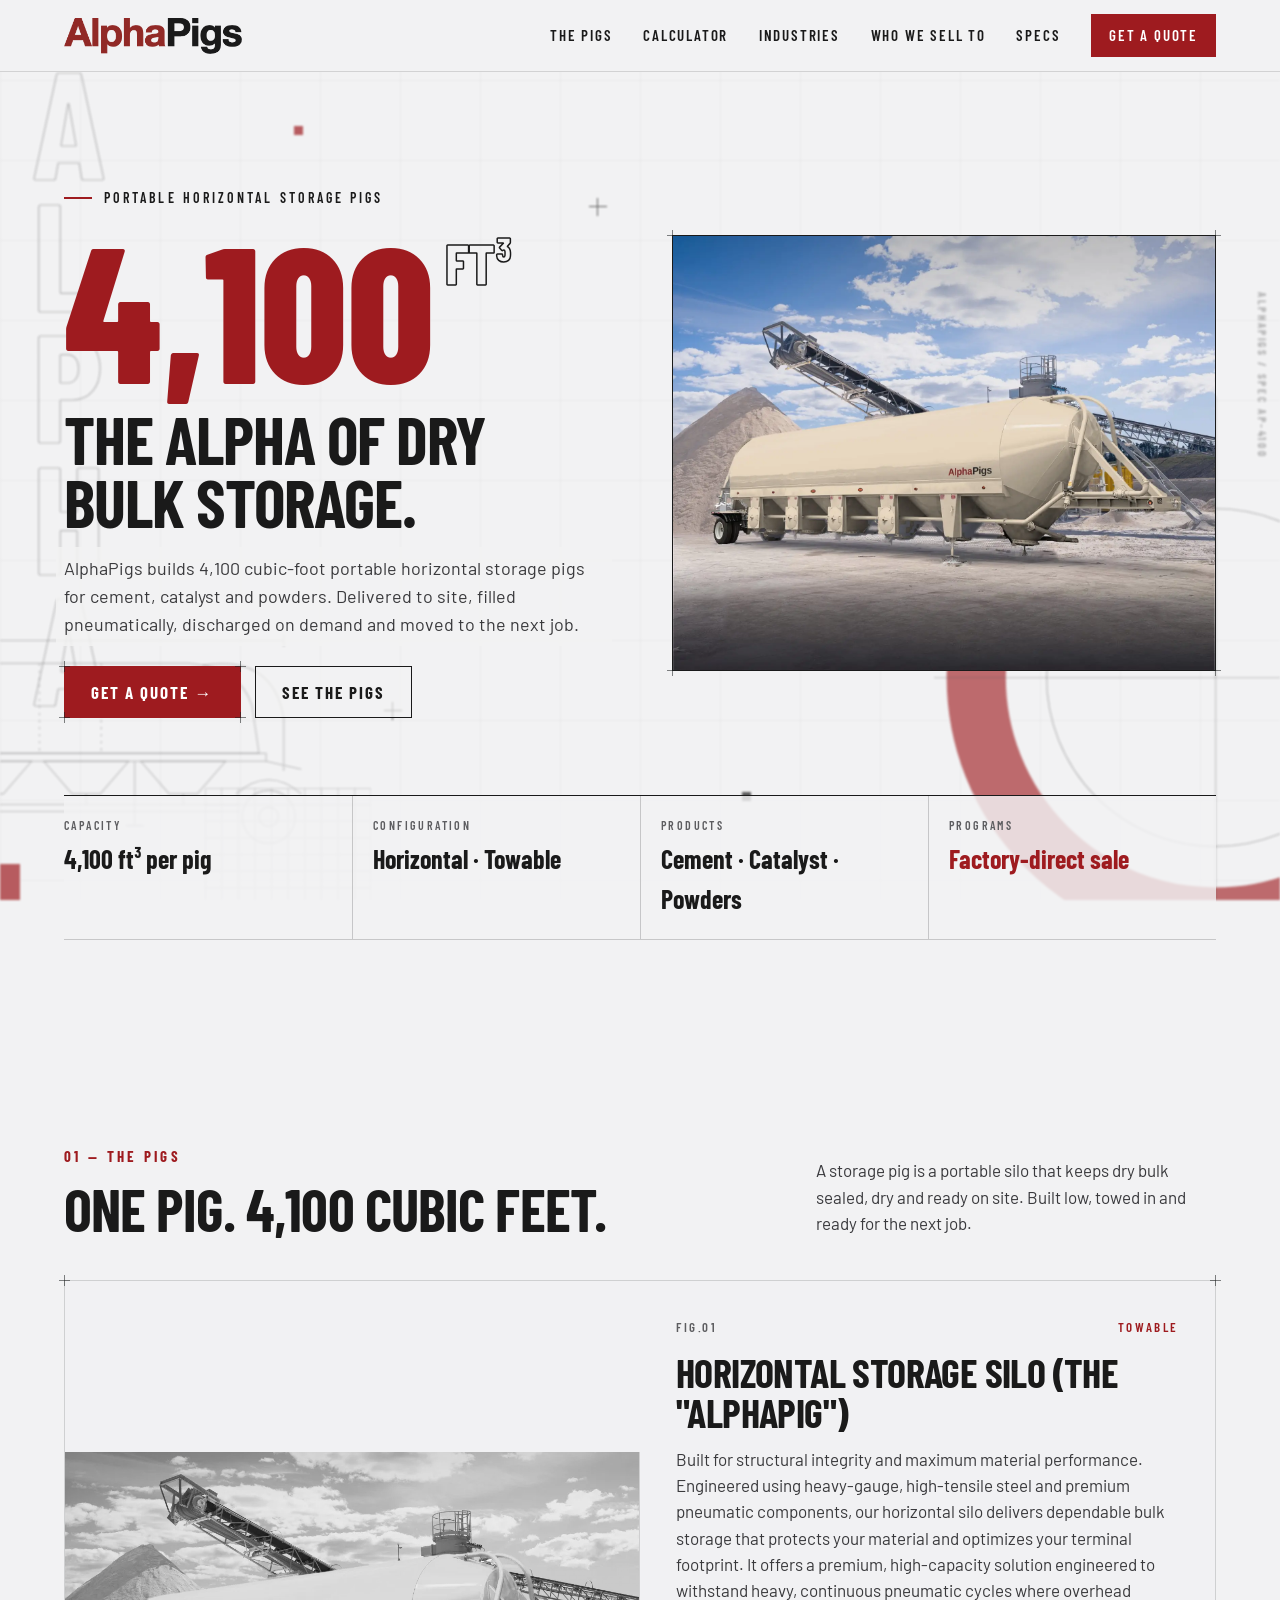
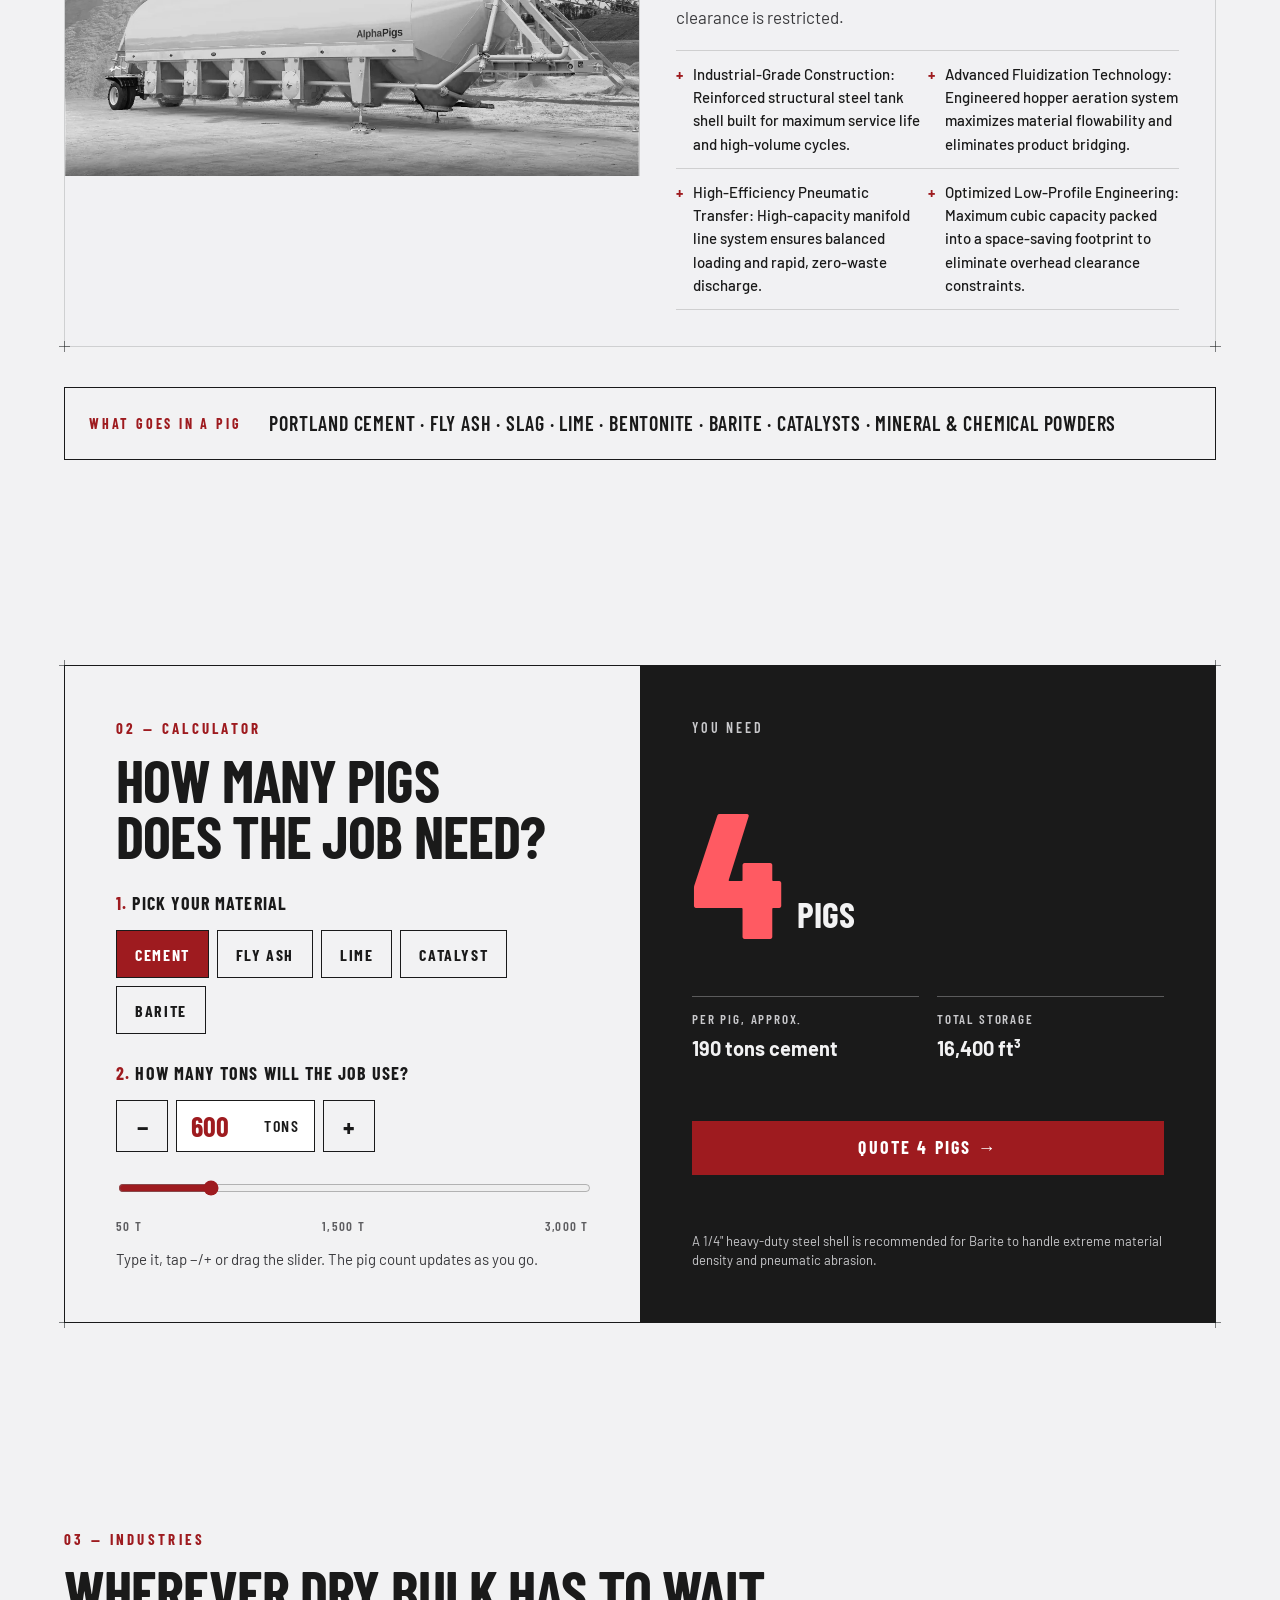
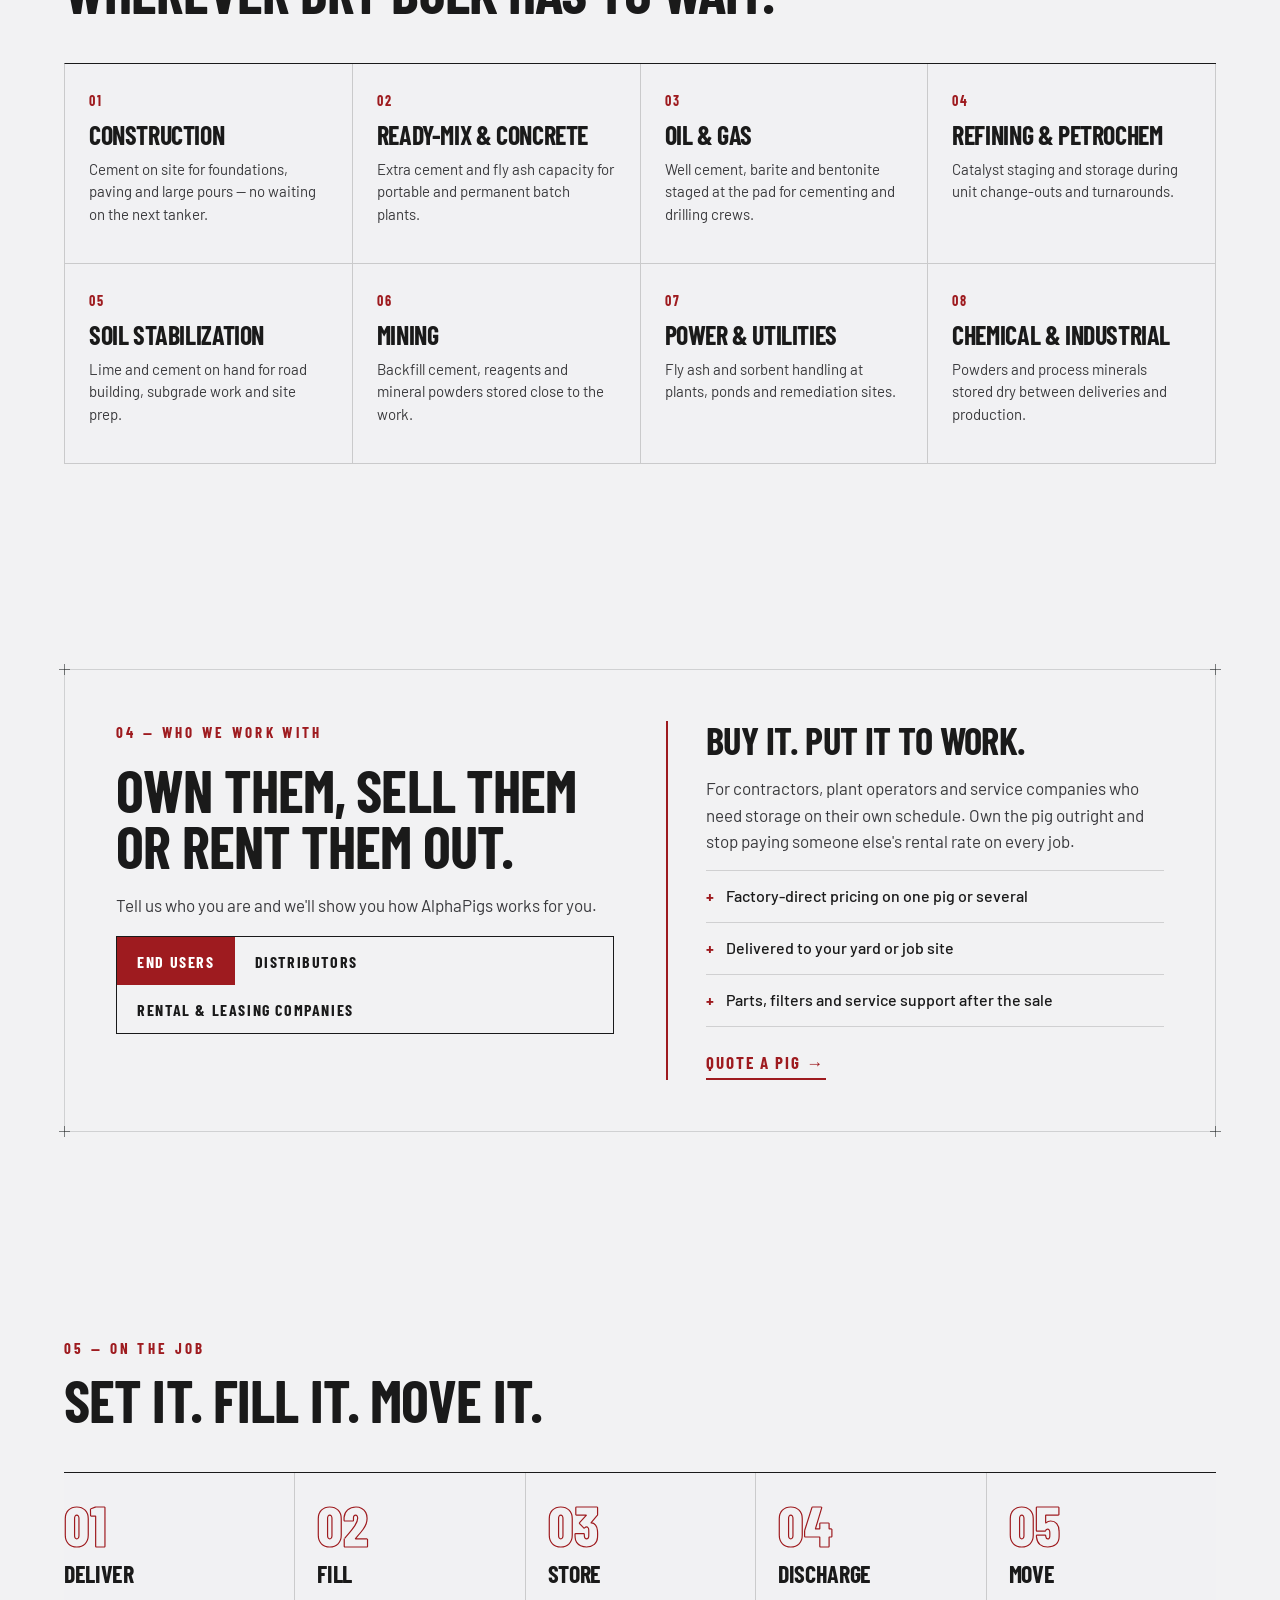
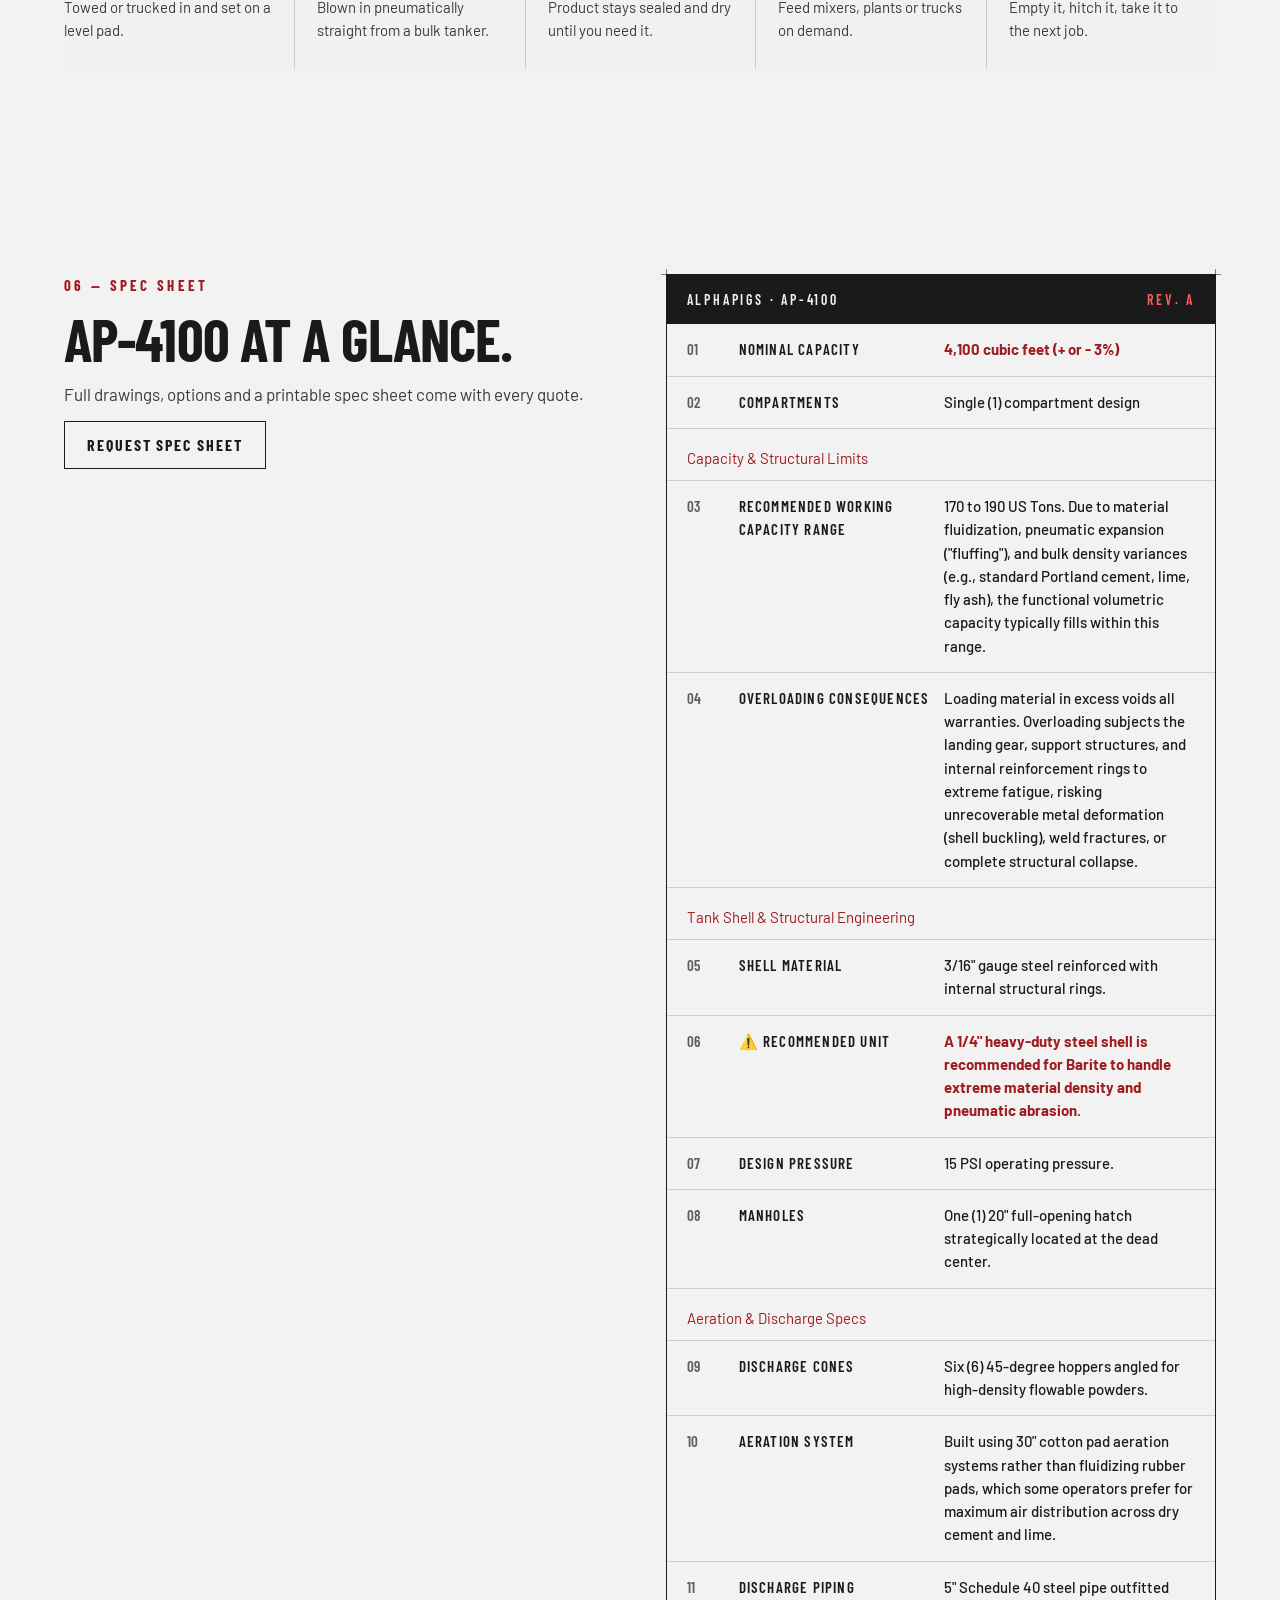
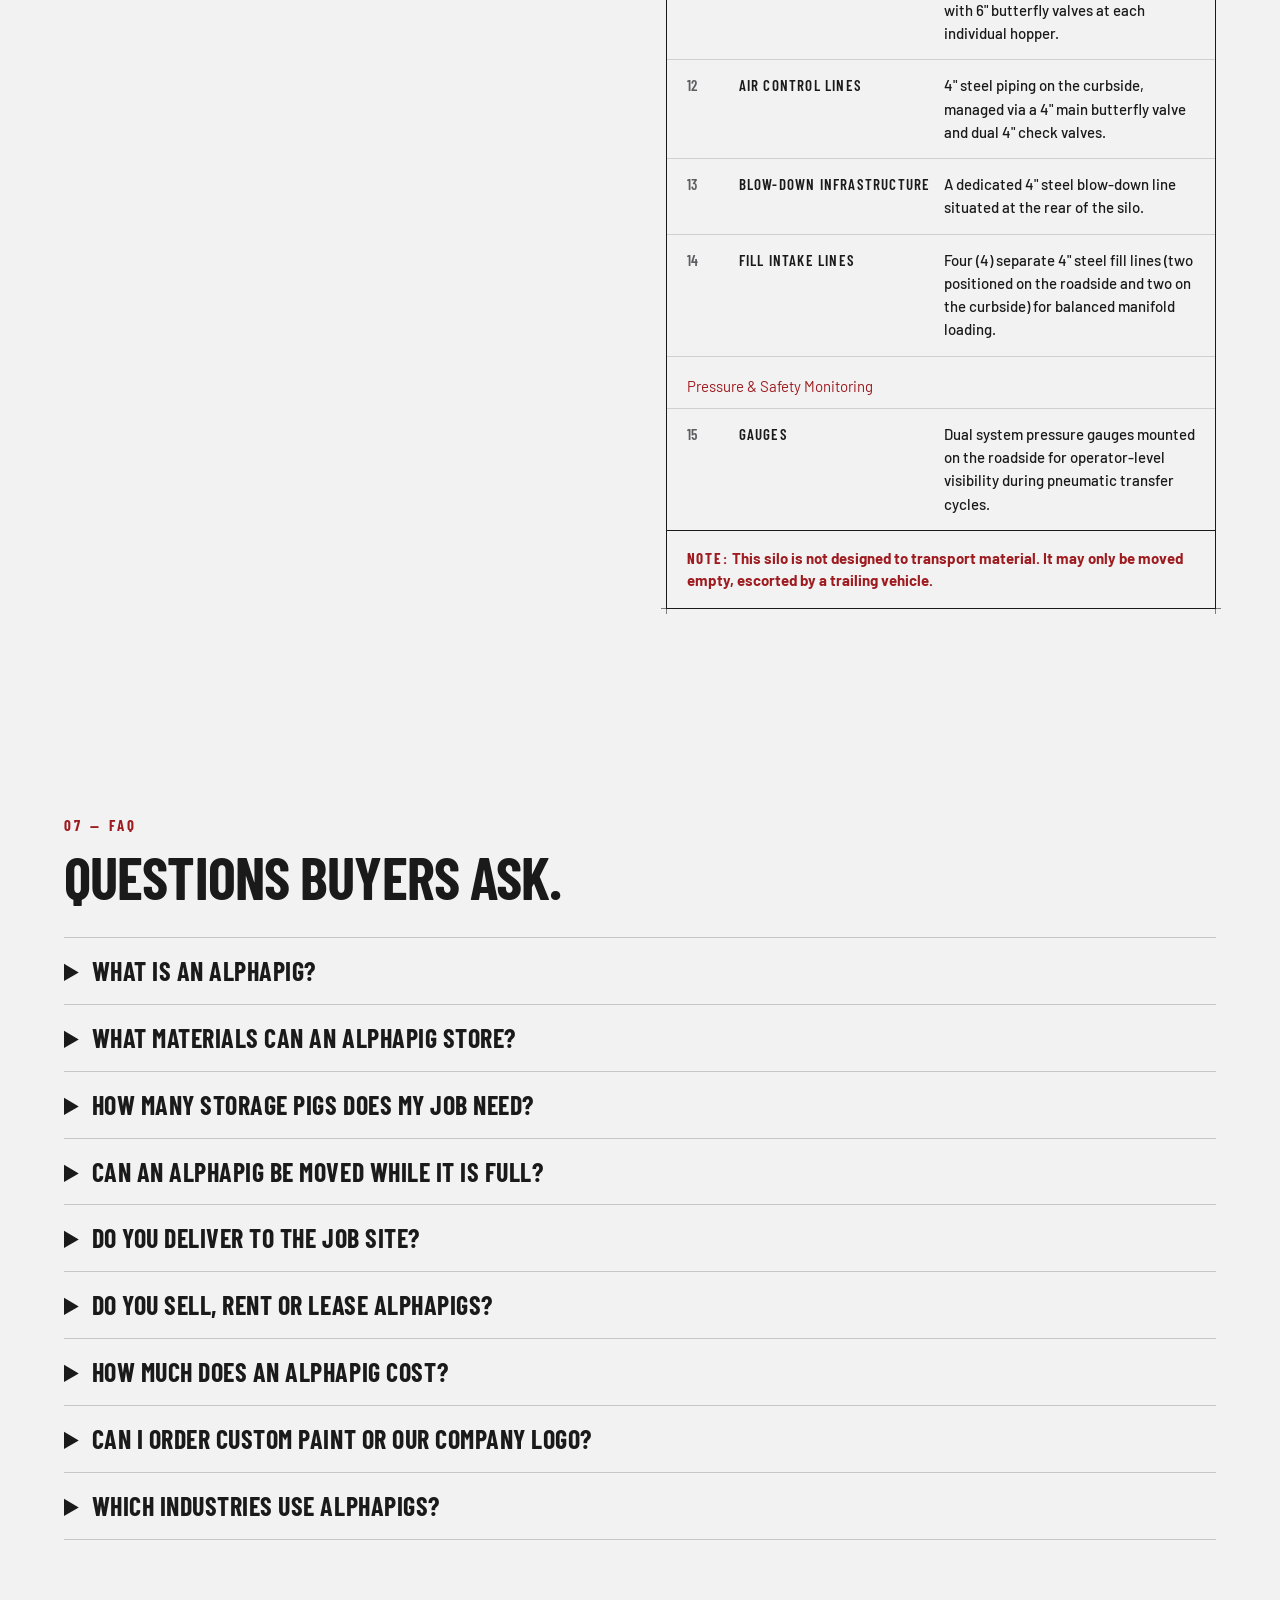
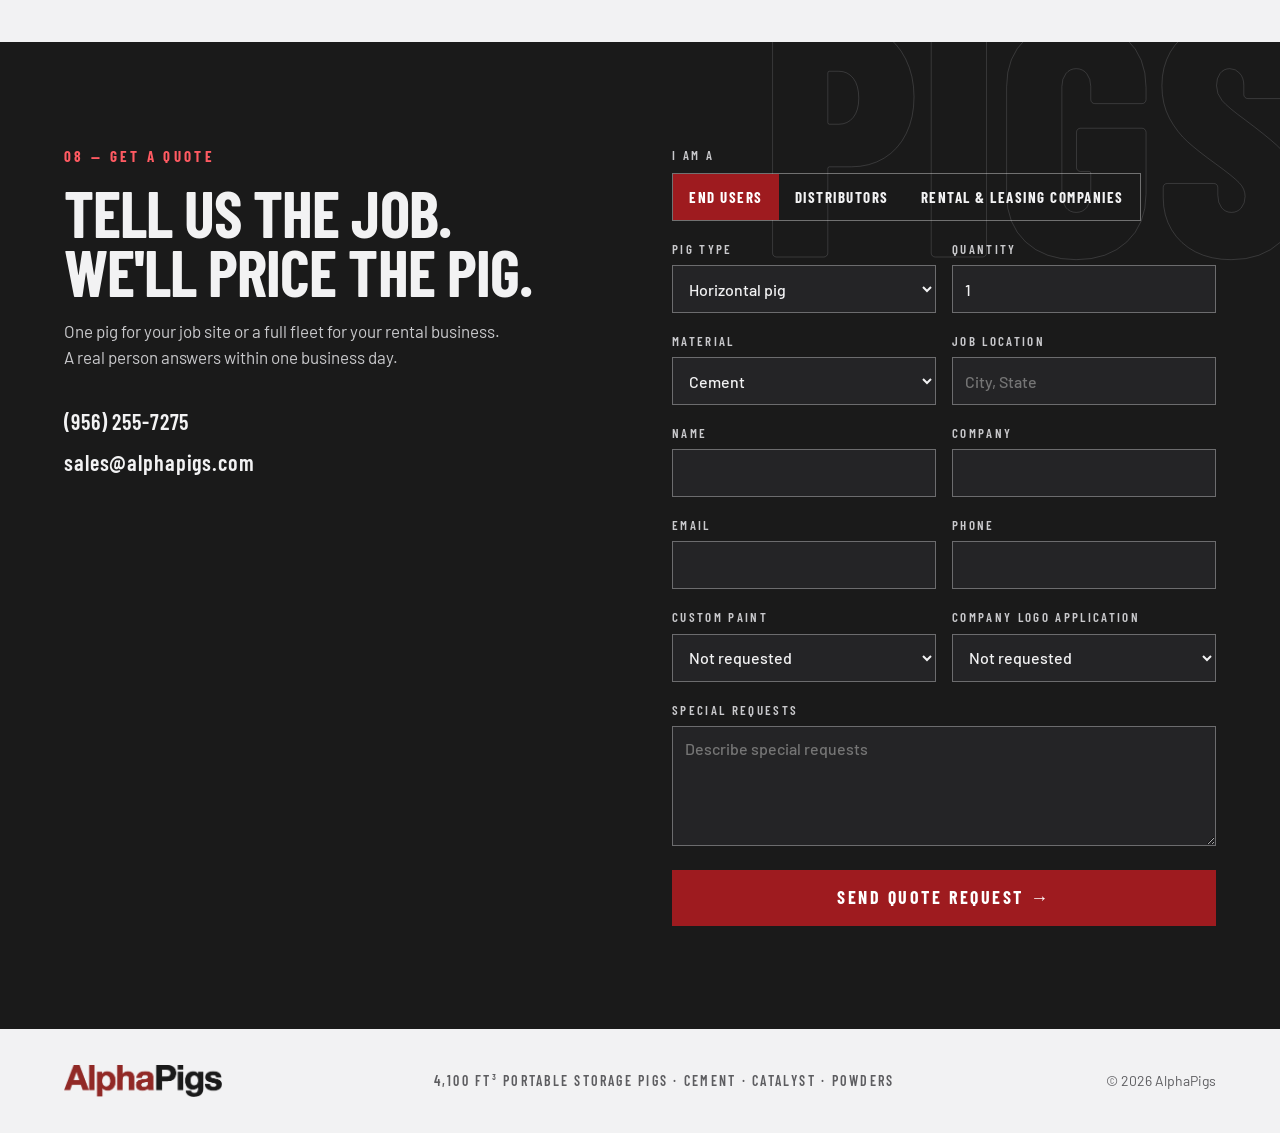
==== index.html @ 83959dfb "SEO/AI: FAQ section, richer structured data, lighter hero image - Add a visible FAQ (9 questions) bu" ====
<!DOCTYPE html>
<html lang="en">
<head>
<meta charset="utf-8">
<meta name="viewport" content="width=device-width, initial-scale=1">
<title>AlphaPigs — 4,100 ft³ Portable Storage Pigs for Cement & Dry Bulk</title>
<meta name="description" content="AlphaPigs builds 4,100 ft³ portable horizontal storage pigs (silos) for cement, fly ash, lime, barite, catalyst and dry powders. Sold factory-direct to end users, distributors and rental &amp; leasing companies.">
<link rel="canonical" href="https://alphapigs.com/">
<meta name="robots" content="index, follow">
<meta name="theme-color" content="#9E1B1F">
<link rel="icon" href="logo/AlphaPigs-logo-correct.png" type="image/png">
<link rel="apple-touch-icon" href="logo/AlphaPigs-logo-correct.png">

<meta property="og:type" content="website">
<meta property="og:site_name" content="AlphaPigs">
<meta property="og:title" content="AlphaPigs — 4,100 ft³ Portable Storage Pigs">
<meta property="og:description" content="Portable horizontal storage pigs (silos) for cement, fly ash, lime, barite, catalyst and dry powders. Sold factory-direct to end users, distributors and rental &amp; leasing companies.">
<meta property="og:url" content="https://alphapigs.com/">
<meta property="og:image" content="https://alphapigs.com/uploads/AlphaPigs-v2.jpg">
<meta name="twitter:card" content="summary_large_image">
<meta name="twitter:title" content="AlphaPigs — 4,100 ft³ Portable Storage Pigs">
<meta name="twitter:description" content="Portable horizontal storage pigs for cement, catalyst and dry powders. Sold factory-direct to end users, distributors and rental &amp; leasing companies.">
<meta name="twitter:image" content="https://alphapigs.com/uploads/AlphaPigs-v2.jpg">

<script type="application/ld+json">
{
  "@context": "https://schema.org",
  "@graph": [
    {
      "@type": "WebSite",
      "@id": "https://alphapigs.com/#website",
      "url": "https://alphapigs.com/",
      "name": "AlphaPigs",
      "inLanguage": "en",
      "publisher": {
        "@id": "https://alphapigs.com/#org"
      }
    },
    {
      "@type": "Organization",
      "@id": "https://alphapigs.com/#org",
      "name": "AlphaPigs",
      "url": "https://alphapigs.com/",
      "logo": "https://alphapigs.com/logo/AlphaPigs-logo.png",
      "email": "sales@alphapigs.com",
      "telephone": "+1-956-255-7275",
      "description": "Manufacturer of 4,100 ft³ portable horizontal storage pigs (silos) for cement, catalyst and dry bulk powders. Sold factory-direct to end users, distributors and rental & leasing companies.",
      "sameAs": [],
      "contactPoint": [
        {
          "@type": "ContactPoint",
          "contactType": "sales",
          "telephone": "+1-956-255-7275",
          "email": "sales@alphapigs.com",
          "areaServed": "US",
          "availableLanguage": [
            "English",
            "Spanish"
          ]
        }
      ]
    },
    {
      "@type": "Product",
      "name": "AlphaPig — Horizontal Storage Silo (AP-4100)",
      "brand": {
        "@type": "Brand",
        "name": "AlphaPigs"
      },
      "image": "https://alphapigs.com/uploads/AlphaPigs-v2.jpg",
      "description": "4,100 cubic-foot portable horizontal storage pig (silo) in heavy-gauge high-tensile steel, with engineered hopper fluidization and high-capacity pneumatic transfer. For cement, fly ash, slag, lime, bentonite, barite, catalysts and mineral & chemical powders.",
      "category": "Portable dry bulk storage silo",
      "url": "https://alphapigs.com/",
      "additionalProperty": [
        {
          "@type": "PropertyValue",
          "name": "Capacity",
          "value": "4,100 ft³"
        },
        {
          "@type": "PropertyValue",
          "name": "Configuration",
          "value": "Horizontal, towable"
        }
      ],
      "offers": {
        "@type": "AggregateOffer",
        "availability": "https://schema.org/InStock",
        "priceCurrency": "USD",
        "seller": {
          "@id": "https://alphapigs.com/#org"
        },
        "businessFunction": [
          "http://purl.org/goodrelations/v1#Sell"
        ]
      },
      "sku": "AP-4100",
      "manufacturer": {
        "@id": "https://alphapigs.com/#org"
      }
    },
    {
      "@type": "FAQPage",
      "@id": "https://alphapigs.com/#faq",
      "mainEntity": [
        {
          "@type": "Question",
          "name": "What is an AlphaPig?",
          "acceptedAnswer": {
            "@type": "Answer",
            "text": "An AlphaPig is a portable horizontal storage silo, or \"pig\", that holds 4,100 cubic feet of cement or other dry bulk powder on a job site. It is built from heavy-gauge, high-tensile steel, with an engineered hopper aeration system for flow and a high-capacity pneumatic manifold for loading and discharge. Its low profile suits sites where overhead clearance is restricted."
          }
        },
        {
          "@type": "Question",
          "name": "What materials can an AlphaPig store?",
          "acceptedAnswer": {
            "@type": "Answer",
            "text": "Portland cement, fly ash, slag, lime, bentonite, barite, catalysts, and mineral and chemical powders."
          }
        },
        {
          "@type": "Question",
          "name": "How many storage pigs does my job need?",
          "acceptedAnswer": {
            "@type": "Answer",
            "text": "Use the pig calculator on this page: choose the material, enter the tons on the job, and it estimates how many pigs you need and the total storage. The result is a preliminary estimate. Our team confirms the final sizing with your quote."
          }
        },
        {
          "@type": "Question",
          "name": "Can an AlphaPig be moved while it is full?",
          "acceptedAnswer": {
            "@type": "Answer",
            "text": "No. The pig is not designed to transport material. It may only be moved empty, escorted by a trailing vehicle."
          }
        },
        {
          "@type": "Question",
          "name": "Do you deliver to the job site?",
          "acceptedAnswer": {
            "@type": "Answer",
            "text": "Yes. AlphaPigs are delivered to your site, towed or trucked in and set on a level pad. Include the job location in your quote request."
          }
        },
        {
          "@type": "Question",
          "name": "Do you sell, rent or lease AlphaPigs?",
          "acceptedAnswer": {
            "@type": "Answer",
            "text": "AlphaPigs sells only, factory-direct. We sell to end users, distributors, and rental and leasing companies that rent pigs out to their own customers. AlphaPigs does not rent or lease units itself."
          }
        },
        {
          "@type": "Question",
          "name": "How much does an AlphaPig cost?",
          "acceptedAnswer": {
            "@type": "Answer",
            "text": "We quote each order. Send your job details through the quote form or email sales@alphapigs.com, and a real person answers within one business day."
          }
        },
        {
          "@type": "Question",
          "name": "Can I order custom paint or our company logo?",
          "acceptedAnswer": {
            "@type": "Answer",
            "text": "Yes. You can request custom paint and your company logo on the quote form, and our team confirms the options with your quote."
          }
        },
        {
          "@type": "Question",
          "name": "Which industries use AlphaPigs?",
          "acceptedAnswer": {
            "@type": "Answer",
            "text": "Construction, ready-mix and concrete, oil and gas, refining and petrochemical, soil stabilization, mining, power and utilities, and chemical and industrial operations."
          }
        }
      ]
    }
  ]
}
</script>
<link rel="stylesheet" href="_ds/industry-abd92f60-e568-44d4-833a-99f50fa977aa/styles.css">
<link rel="preconnect" href="https://fonts.googleapis.com">
<link rel="preconnect" href="https://fonts.gstatic.com" crossorigin>
<link rel="stylesheet" href="https://fonts.googleapis.com/css2?family=Barlow:wght@400;500;600;700;800&family=Barlow+Condensed:wght@500;600;700;800&display=swap">
<style>
html,body{height:100%;margin:0}#dc-root,#dc-root>.sc-host{height:100%}
html,body{margin:0;background:#f2f2f3;color:#1A1A1A;-webkit-font-smoothing:antialiased}
a{color:#9E1B1F;text-decoration:none}
a:hover{color:#1A1A1A}
::selection{background:#9E1B1F;color:#fff}
:focus-visible{outline:2px solid #9E1B1F;outline-offset:2px}
</style>
<link rel="stylesheet" href="src/functional.css">
<script src="src/main.js" defer></script>
</head>
<body>
<div id="dc-root"><div class="sc-host" data-sc-name="AlphaPigs Website"><div data-dc-tpl="8" id="site-root" style="position: relative; min-height: 100vh; font-family: Barlow, system-ui, sans-serif; color: rgb(26, 26, 26); background: rgb(242, 242, 243); overflow-x: clip;">
<div aria-hidden="true" data-dc-tpl="9" style="position: fixed; inset: 0px; z-index: 0; pointer-events: none; overflow: hidden; filter: blur(1.2px); opacity: 0.7; background-image: linear-gradient(rgba(26, 26, 26, 0.055) 1px, transparent 1px), linear-gradient(90deg, rgba(26, 26, 26, 0.055) 1px, transparent 1px); background-size: 80px 80px;">
<div data-dc-tpl="11" data-speed="-0.12" style="position: absolute; left: 0px; top: 96vh; width: 1.6vw; min-width: 10px; height: 44vh; background: rgb(158, 27, 31); will-change: transform; transform: translate3d(0px, 0px, 0px);"></div>
<div data-dc-tpl="12" style='position: absolute; left: 2.5vw; top: 6vh; display: flex; flex-direction: column; font-family: "Barlow Condensed", sans-serif; font-weight: 700; font-size: 17vh; line-height: 0.86; color: transparent; -webkit-text-stroke: 1.2px rgba(26, 26, 26, 0.38);'>
<span data-dc-tpl="13" data-speed="-0.04" style="display: block; will-change: transform; transform: translate3d(0px, 0px, 0px);">A</span>
<span data-dc-tpl="14" data-speed="-0.08" style="display: block; will-change: transform; transform: translate3d(0px, 0px, 0px);">L</span>
<span data-dc-tpl="15" data-speed="-0.12" style="display: block; will-change: transform; transform: translate3d(0px, 0px, 0px);">P</span>
<span data-dc-tpl="16" data-speed="-0.16" style="display: block; will-change: transform; transform: translate3d(0px, 0px, 0px);">H</span>
<span data-dc-tpl="17" data-speed="-0.20" style="display: block; will-change: transform; transform: translate3d(0px, 0px, 0px);">A</span>
</div>
<svg data-axis="rot" data-dc-tpl="18" data-speed="0.035" style="position: absolute; right: -17vw; top: 44vh; width: 44vw; height: 44vw; transform-origin: 50% 50%; will-change: transform; transform: rotate(0deg);" viewbox="0 0 400 400">
<circle cx="200" cy="200" data-dc-tpl="19" fill="none" opacity=".9" r="170" stroke="#9E1B1F" stroke-dasharray="720 348" stroke-width="42"></circle>
<circle cx="200" cy="200" data-dc-tpl="20" fill="none" r="120" stroke="rgba(26,26,26,.3)" stroke-width="1"></circle>
<line data-dc-tpl="21" stroke="rgba(26,26,26,.25)" stroke-width="1" x1="200" x2="200" y1="0" y2="400"></line>
<line data-dc-tpl="22" stroke="rgba(26,26,26,.25)" stroke-width="1" x1="0" x2="400" y1="200" y2="200"></line>
</svg>
<div data-axis="loop" data-dc-tpl="23" data-speed="0.22" style="position: absolute; left: 0px; bottom: 4vh; width: min(62vw, 820px); will-change: transform; transform: translate3d(-492px, 0px, 0px);">
<svg data-dc-tpl="24" style="display: block; width: 100%; height: auto;" viewbox="0 -8 900 284">
<g data-dc-tpl="25" fill="none" stroke="rgba(26,26,26,.32)" stroke-width="1.2">
<path d="M86 22 H862 M86 15 V29 M862 15 V29" data-dc-tpl="26"></path>
<path d="M165 48 H755 Q812 52 826 96 L834 150 H86 L94 96 Q108 52 165 48 Z" data-dc-tpl="27"></path>
<path d="M235 49 V150 M305 48 V150 M375 48 V150 M445 48 V150 M515 48 V150 M585 48 V150 M655 48 V150" data-dc-tpl="28" stroke-dasharray="3 5"></path>
<rect data-dc-tpl="29" height="9" width="764" x="78" y="150"></rect>
<path d="M150 159 H246 L214 196 H182 Z M260 159 H356 L324 196 H292 Z M370 159 H466 L434 196 H402 Z M480 159 H576 L544 196 H512 Z M590 159 H686 L654 196 H622 Z M700 159 H796 L764 196 H732 Z" data-dc-tpl="30"></path>
<path d="M198 196 V208 M308 196 V208 M418 196 V208 M528 196 V208 M638 196 V208 M748 196 V208" data-dc-tpl="31"></path>
<path d="M120 208 H812 M120 216 H812" data-dc-tpl="32"></path>
<path d="M120 159 V244 M253 159 V232 M243 232 H263 M473 159 V232 M463 232 H483 M693 159 V232 M683 232 H703" data-dc-tpl="33"></path>
<rect data-dc-tpl="34" height="6" width="32" x="104" y="244"></rect>
<path d="M425 48 V26 H475 V48 M438 26 V16 H462 V26" data-dc-tpl="35"></path>
<path d="M150 50 Q72 34 58 100 V178 M58 178 H22 V188 H94 M58 128 L92 150" data-dc-tpl="36"></path>
<path d="M770 50 Q850 38 862 110 V170 M842 159 L882 168 M808 196 Q845 164 882 196" data-dc-tpl="37"></path>
<circle cx="845" cy="222" data-dc-tpl="38" r="30"></circle><circle cx="845" cy="222" data-dc-tpl="39" r="11"></circle>
</g>
<text data-dc-tpl="40" fill="#9E1B1F" font-family="Barlow Condensed" font-size="15" font-weight="700" letter-spacing="2" text-anchor="middle" x="474" y="10">4,100 FT³</text>
<text data-dc-tpl="41" fill="rgba(26,26,26,.6)" font-family="Barlow Condensed" font-size="12" font-weight="600" letter-spacing="2" x="86" y="270">FIG.01 — HORIZONTAL PIG / TOWABLE</text>
</svg>
</div>
<svg data-dc-tpl="42" data-speed="-0.06" style="position: absolute; left: 16vw; bottom: -6vh; width: 13vw; height: 13vw; min-width: 110px; min-height: 110px; will-change: transform; transform: translate3d(0px, 0px, 0px);" viewbox="0 0 160 160">
<g data-dc-tpl="43" fill="none" stroke="rgba(26,26,26,.18)" stroke-width="1">
<rect data-dc-tpl="44" height="159" width="159" x="0.5" y="0.5"></rect>
<path d="M16 0V160M32 0V160M48 0V160M64 0V160M80 0V160M96 0V160M112 0V160M128 0V160M144 0V160M0 16H160M0 32H160M0 48H160M0 64H160M0 80H160M0 96H160M0 112H160M0 128H160M0 144H160" data-dc-tpl="45"></path>
</g>
</svg>
<div data-dc-tpl="46" data-speed="0.18" style="position: absolute; left: 46vw; top: 22vh; width: 18px; height: 18px; will-change: transform; transform: translate3d(0px, 0px, 0px);"><div data-dc-tpl="47" style="position: absolute; left: 8px; top: 0px; width: 1px; height: 18px; background: rgb(26, 26, 26);"></div><div data-dc-tpl="48" style="position: absolute; top: 8px; left: 0px; height: 1px; width: 18px; background: rgb(26, 26, 26);"></div></div>
<div data-dc-tpl="49" data-speed="-0.1" style="position: absolute; left: 30vw; top: 78vh; width: 18px; height: 18px; will-change: transform; transform: translate3d(0px, 0px, 0px);"><div data-dc-tpl="50" style="position: absolute; left: 8px; top: 0px; width: 1px; height: 18px; background: rgb(26, 26, 26);"></div><div data-dc-tpl="51" style="position: absolute; top: 8px; left: 0px; height: 1px; width: 18px; background: rgb(26, 26, 26);"></div></div>
<div data-dc-tpl="52" data-speed="0.07" style="position: absolute; right: 28vw; top: 62vh; width: 18px; height: 18px; will-change: transform; transform: translate3d(0px, 0px, 0px);"><div data-dc-tpl="53" style="position: absolute; left: 8px; top: 0px; width: 1px; height: 18px; background: rgb(158, 27, 31);"></div><div data-dc-tpl="54" style="position: absolute; top: 8px; left: 0px; height: 1px; width: 18px; background: rgb(158, 27, 31);"></div></div>
<div data-dc-tpl="55" data-speed="-0.14" style="position: absolute; left: 58vw; top: 88vh; width: 9px; height: 9px; background: rgb(26, 26, 26); will-change: transform; transform: translate3d(0px, 0px, 0px);"></div>
<div data-dc-tpl="56" data-speed="0.1" style="position: absolute; left: 23vw; top: 14vh; width: 9px; height: 9px; background: rgb(158, 27, 31); will-change: transform; transform: translate3d(0px, 0px, 0px);"></div>
<div data-dc-tpl="57" style='position: absolute; right: 1.4vw; top: 50%; transform: rotate(90deg); transform-origin: right center; font-family: "Barlow Condensed", sans-serif; font-weight: 600; font-size: 11px; letter-spacing: 0.24em; color: rgba(26, 26, 26, 0.55); white-space: nowrap;'>ALPHAPIGS / SPEC AP-4100</div>
</div>
<div data-dc-tpl="58" style="position: relative; z-index: 1;">
<header data-dc-tpl="59" style="position: sticky; top: 0px; z-index: 5; background: rgba(242, 242, 243, 0.9); backdrop-filter: blur(8px); border-bottom: 1px solid rgba(26, 26, 26, 0.14);">
<div data-dc-tpl="60" style="max-width: 1280px; margin: 0px auto; padding: 14px clamp(20px, 5vw, 72px); display: flex; align-items: center; justify-content: space-between; gap: 24px; flex-wrap: wrap;">
<a aria-label="AlphaPigs home" data-dc-tpl="61" href="#top" style='display: flex; align-items: baseline; font-family: "Helvetica Neue", Helvetica, Arial, sans-serif; font-weight: 900; -webkit-text-stroke: 0.6px currentcolor; font-size: 36px; letter-spacing: -0.025em; line-height: 1;'><img alt="AlphaPigs" src="logo/AlphaPigs-logo-correct.png" style="display:block;width:auto;height:36px"/></a>
<nav data-dc-tpl="64" style='display: flex; align-items: center; gap: clamp(14px, 2.4vw, 32px); flex-wrap: wrap; font-family: "Barlow Condensed", sans-serif; font-weight: 600; font-size: 15px; letter-spacing: 0.12em; text-transform: uppercase;'>
<a class="scp0" data-dc-tpl="65" href="#pigs" style="color: rgb(26, 26, 26);">The Pigs</a>
<a class="scp0" data-dc-tpl="66" href="#calc" style="color: rgb(26, 26, 26);">Calculator</a>
<a class="scp0" data-dc-tpl="67" href="#industries" style="color: rgb(26, 26, 26);">Industries</a>
<a class="scp0" data-dc-tpl="68" href="#partners" style="color: rgb(26, 26, 26);">Who we sell to</a>
<a class="scp0" data-dc-tpl="69" href="#specs" style="color: rgb(26, 26, 26);">Specs</a>
<a class="scp1" data-dc-tpl="70" href="#quote" style="color: rgb(255, 255, 255); background: rgb(158, 27, 31); padding: 10px 18px; letter-spacing: 0.12em;">Get a quote</a>
</nav>
</div>
</header>
<section data-dc-tpl="71" data-screen-label="Hero" id="top" style="max-width: 1280px; margin: 0px auto; padding: clamp(56px, 9vw, 120px) clamp(20px, 5vw, 72px) clamp(64px, 8vw, 110px);">
<div data-dc-tpl="72" style="display: grid; grid-template-columns: repeat(auto-fit, minmax(min(100%, 420px), 1fr)); gap: clamp(36px, 5vw, 64px); align-items: center;">
<div data-dc-tpl="73" style="display: flex; flex-direction: column; gap: 22px;">
<div data-dc-tpl="74" style='display: flex; gap: 12px; align-items: center; font-family: "Barlow Condensed", sans-serif; font-weight: 600; font-size: 14px; letter-spacing: 0.22em; text-transform: uppercase; color: rgb(26, 26, 26);'>
<span data-dc-tpl="75" style="width: 28px; height: 2px; background: rgb(158, 27, 31);"></span>Portable horizontal storage pigs
          </div>
<div data-dc-tpl="76" style='font-family: "Barlow Condensed", sans-serif; font-weight: 800; line-height: 0.8; letter-spacing: -0.03em; display: flex; align-items: flex-start; gap: 10px;'>
<span data-dc-tpl="77" data-speed="-0.05" style="font-size: clamp(104px, 15vw, 232px); color: rgb(158, 27, 31); will-change: transform; transform: translate3d(0px, 0px, 0px);">4,100</span>
<span data-dc-tpl="78" style="font-size: clamp(34px, 4.4vw, 64px); color: transparent; -webkit-text-stroke: 1.5px rgb(26, 26, 26); padding-top: 0.15em;">FT³</span>
</div>
<h1 data-dc-tpl="79" style='margin: 0px; font-family: "Barlow Condensed", sans-serif; font-weight: 700; font-size: clamp(40px, 5.2vw, 76px); line-height: 0.95; letter-spacing: -0.015em; text-transform: uppercase; text-wrap: balance; color: rgb(26, 26, 26);'>The alpha of dry bulk storage.</h1>
<p data-dc-tpl="80" style="margin: 0px; max-width: 540px; font-size: clamp(17px, 1.4vw, 19px); line-height: 1.55; color: rgb(58, 58, 61); text-wrap: pretty; background: rgba(242, 242, 243, 0.85); box-shadow: rgba(242, 242, 243, 0.85) 0px 0px 0px 8px;">AlphaPigs builds 4,100 cubic-foot portable horizontal storage pigs for cement, catalyst and powders. Delivered to site, filled pneumatically, discharged on demand and moved to the next job.</p>
<div data-dc-tpl="81" style="display: flex; gap: 14px; flex-wrap: wrap; padding-top: 6px;">
<a class="blueprint scp1" data-dc-tpl="82" href="#quote" style='display: inline-flex; align-items: center; gap: 10px; min-height: 52px; padding: 0px 26px; background: rgb(158, 27, 31); color: rgb(255, 255, 255); border: 1px solid rgb(158, 27, 31); font-family: "Barlow Condensed", sans-serif; font-weight: 700; font-size: 17px; letter-spacing: 0.12em; text-transform: uppercase;'>Get a quote →<i class="corner tl" data-dc-tpl="83"></i><i class="corner tr" data-dc-tpl="84"></i><i class="corner bl" data-dc-tpl="85"></i><i class="corner br" data-dc-tpl="86"></i></a>
<a class="scp2" data-dc-tpl="87" href="#pigs" style='display: inline-flex; align-items: center; min-height: 52px; padding: 0px 26px; border: 1px solid rgb(26, 26, 26); color: rgb(26, 26, 26); font-family: "Barlow Condensed", sans-serif; font-weight: 700; font-size: 17px; letter-spacing: 0.12em; text-transform: uppercase; background: rgba(242, 242, 243, 0.7);'>See the pigs</a>
</div>
</div>
<div class="blueprint" data-dc-tpl="88" style="position: relative; aspect-ratio: 2048 / 1638; width: 100%; align-self: center; border: 1px solid rgb(26, 26, 26); background: rgb(242, 242, 243);">
<img alt="AlphaPigs horizontal storage pig in sand color, set up at an aggregate plant" data-dc-tpl="89" src="uploads/AlphaPigs-v2.webp" width="1600" height="1280" fetchpriority="high" style="position: absolute; inset: 0px; width: 100%; height: 100%; object-fit: contain; display: block;"/>
<i class="corner tl" data-dc-tpl="90"></i><i class="corner tr" data-dc-tpl="91"></i><i class="corner bl" data-dc-tpl="92"></i><i class="corner br" data-dc-tpl="93"></i>
</div>
</div>
<div data-dc-tpl="94" style="margin-top: clamp(48px, 6vw, 80px); display: grid; grid-template-columns: repeat(auto-fit, minmax(min(100%, 200px), 1fr)); border-top: 1px solid rgb(26, 26, 26); border-bottom: 1px solid rgba(26, 26, 26, 0.2); background: rgba(242, 242, 243, 0.82);">
<div data-dc-tpl="95" style="padding: 20px 20px 20px 0px; display: flex; flex-direction: column; gap: 4px;"><span data-dc-tpl="96" style='font-family: "Barlow Condensed", sans-serif; font-weight: 600; font-size: 12px; letter-spacing: 0.2em; color: rgb(93, 93, 96);'>CAPACITY</span><span data-dc-tpl="97" style='font-family: "Barlow Condensed", sans-serif; font-weight: 700; font-size: 26px;'>4,100 ft³ per pig</span></div>
<div data-dc-tpl="98" style="padding: 20px; display: flex; flex-direction: column; gap: 4px; border-left: 1px solid rgba(26, 26, 26, 0.2);"><span data-dc-tpl="99" style='font-family: "Barlow Condensed", sans-serif; font-weight: 600; font-size: 12px; letter-spacing: 0.2em; color: rgb(93, 93, 96);'>CONFIGURATION</span><span data-dc-tpl="100" style='font-family: "Barlow Condensed", sans-serif; font-weight: 700; font-size: 26px;'>Horizontal · Towable</span></div>
<div data-dc-tpl="101" style="padding: 20px; display: flex; flex-direction: column; gap: 4px; border-left: 1px solid rgba(26, 26, 26, 0.2);"><span data-dc-tpl="102" style='font-family: "Barlow Condensed", sans-serif; font-weight: 600; font-size: 12px; letter-spacing: 0.2em; color: rgb(93, 93, 96);'>PRODUCTS</span><span data-dc-tpl="103" style='font-family: "Barlow Condensed", sans-serif; font-weight: 700; font-size: 26px;'>Cement · Catalyst · Powders</span></div>
<div data-dc-tpl="104" style="padding: 20px; display: flex; flex-direction: column; gap: 4px; border-left: 1px solid rgba(26, 26, 26, 0.2);"><span data-dc-tpl="105" style='font-family: "Barlow Condensed", sans-serif; font-weight: 600; font-size: 12px; letter-spacing: 0.2em; color: rgb(93, 93, 96);'>PROGRAMS</span><span data-dc-tpl="106" style='font-family: "Barlow Condensed", sans-serif; font-weight: 700; font-size: 26px; color: rgb(158, 27, 31);'>Factory-direct sale</span></div>
</div>
</section>
<section data-dc-tpl="107" data-screen-label="The Pigs" id="pigs" style="max-width: 1280px; margin: 0px auto; padding: clamp(64px, 8vw, 110px) clamp(20px, 5vw, 72px);">
<div data-dc-tpl="108" style="display: flex; justify-content: space-between; align-items: flex-end; gap: 24px; flex-wrap: wrap; margin-bottom: 44px;">
<div data-dc-tpl="109" style="display: flex; flex-direction: column; gap: 12px; max-width: 720px;">
<span data-dc-tpl="110" style='font-family: "Barlow Condensed", sans-serif; font-weight: 700; font-size: 15px; letter-spacing: 0.22em; color: rgb(158, 27, 31);'>01 — THE PIGS</span>
<h2 data-dc-tpl="111" style='margin: 0px; font-family: "Barlow Condensed", sans-serif; font-weight: 700; font-size: clamp(38px, 4.6vw, 64px); line-height: 0.95; text-transform: uppercase; text-wrap: balance;'>One pig. 4,100 cubic feet.</h2>
</div>
<p data-dc-tpl="112" style="margin: 0px; max-width: 400px; font-size: 17px; line-height: 1.55; color: rgb(58, 58, 61); background: rgba(242, 242, 243, 0.8);">A storage pig is a portable silo that keeps dry bulk sealed, dry and ready on site. Built low, towed in and ready for the next job.</p>
</div>
<div data-dc-tpl="113">
<article class="blueprint" data-dc-tpl="114" style="background: rgba(242, 242, 243, 0.86); display: grid; grid-template-columns: repeat(auto-fit, minmax(min(100%, 440px), 1fr));">
<div data-dc-tpl="115" style="position: relative; aspect-ratio: 16 / 9; align-self: center; filter: grayscale(1); border-right: 1px solid rgba(26, 26, 26, 0.16);"><div style="position:absolute;inset:0;overflow:hidden;background:rgba(127,127,127,.08)"><img alt="Horizontal AlphaPigs storage pig" draggable="false" src="uploads/ap-horizontal.webp" width="1106" height="885" loading="lazy" decoding="async" style="display:block;position:absolute;max-width:none;width:100%;height:141.976%;left:50%;top:50%;transform:translate(-50%,-50%)"/></div></div>
<div data-dc-tpl="117" style="padding: clamp(22px, 3vw, 36px); display: flex; flex-direction: column; gap: 14px;">
<div data-dc-tpl="118" style='display: flex; justify-content: space-between; align-items: baseline; gap: 12px; font-family: "Barlow Condensed", sans-serif; font-weight: 600; font-size: 13px; letter-spacing: 0.2em; color: rgb(93, 93, 96);'><span data-dc-tpl="119">FIG.01</span><span data-dc-tpl="120" style="color: rgb(158, 27, 31);">TOWABLE</span></div>
<h3 data-dc-tpl="121" style='margin: 0px; font-family: "Barlow Condensed", sans-serif; font-weight: 700; font-size: 40px; line-height: 1; text-transform: uppercase;'>Horizontal Storage Silo (The "AlphaPig")</h3>
<p data-dc-tpl="122" style="margin: 0px; font-size: 17px; line-height: 1.55; color: rgb(58, 58, 61); text-wrap: pretty;">Built for structural integrity and maximum material performance. Engineered using heavy-gauge, high-tensile steel and premium pneumatic components, our horizontal silo delivers dependable bulk storage that protects your material and optimizes your terminal footprint. It offers a premium, high-capacity solution engineered to withstand heavy, continuous pneumatic cycles where overhead clearance is restricted.</p>
<ul data-dc-tpl="123" style="margin: 6px 0px 0px; padding: 0px; list-style: none; display: grid; grid-template-columns: repeat(auto-fit, minmax(200px, 1fr)); border-top: 1px solid rgba(26, 26, 26, 0.16);">
<li data-dc-tpl="124" style="padding: 12px 0px; border-bottom: 1px solid rgba(26, 26, 26, 0.16); display: flex; gap: 10px; font-weight: 500;"><span data-dc-tpl="125" style="color: rgb(158, 27, 31); font-weight: 700;">+</span>Industrial-Grade Construction: Reinforced structural steel tank shell built for maximum service life and high-volume cycles.</li>
<li data-dc-tpl="126" style="padding: 12px 0px; border-bottom: 1px solid rgba(26, 26, 26, 0.16); display: flex; gap: 10px; font-weight: 500;"><span data-dc-tpl="127" style="color: rgb(158, 27, 31); font-weight: 700;">+</span>Advanced Fluidization Technology: Engineered hopper aeration system maximizes material flowability and eliminates product bridging.</li>
<li data-dc-tpl="128" style="padding: 12px 0px; border-bottom: 1px solid rgba(26, 26, 26, 0.16); display: flex; gap: 10px; font-weight: 500;"><span data-dc-tpl="129" style="color: rgb(158, 27, 31); font-weight: 700;">+</span>High-Efficiency Pneumatic Transfer: High-capacity manifold line system ensures balanced loading and rapid, zero-waste discharge.</li>
<li data-dc-tpl="130" style="padding: 12px 0px; border-bottom: 1px solid rgba(26, 26, 26, 0.16); display: flex; gap: 10px; font-weight: 500;"><span data-dc-tpl="131" style="color: rgb(158, 27, 31); font-weight: 700;">+</span>Optimized Low-Profile Engineering: Maximum cubic capacity packed into a space-saving footprint to eliminate overhead clearance constraints.</li>
</ul>
</div>
<i class="corner tl" data-dc-tpl="132"></i><i class="corner tr" data-dc-tpl="133"></i><i class="corner bl" data-dc-tpl="134"></i><i class="corner br" data-dc-tpl="135"></i>
</article>
</div>
<div data-dc-tpl="136" style="margin-top: 40px; padding: 20px 24px; border: 1px solid rgb(26, 26, 26); background: rgba(242, 242, 243, 0.88); display: flex; gap: 14px 28px; flex-wrap: wrap; align-items: center;">
<span data-dc-tpl="137" style='font-family: "Barlow Condensed", sans-serif; font-weight: 700; font-size: 14px; letter-spacing: 0.2em; color: rgb(158, 27, 31);'>WHAT GOES IN A PIG</span>
<span data-dc-tpl="138" style='font-family: "Barlow Condensed", sans-serif; font-weight: 600; font-size: 20px; letter-spacing: 0.04em; text-transform: uppercase;'>Portland cement · Fly ash · Slag · Lime · Bentonite · Barite · Catalysts · Mineral &amp; chemical powders</span>
</div>
</section>
<section data-dc-tpl="139" data-screen-label="Calculator" id="calc" style="max-width: 1280px; margin: 0px auto; padding: clamp(64px, 8vw, 110px) clamp(20px, 5vw, 72px);">
<div class="blueprint" data-dc-tpl="140" style="background: rgba(242, 242, 243, 0.92); border: 1px solid rgb(26, 26, 26); display: grid; grid-template-columns: repeat(auto-fit, minmax(min(100%, 400px), 1fr));">
<div data-dc-tpl="141" style="padding: clamp(26px, 4vw, 52px); display: flex; flex-direction: column; gap: 26px;">
<div data-dc-tpl="142" style="display: flex; flex-direction: column; gap: 12px;">
<span data-dc-tpl="143" style='font-family: "Barlow Condensed", sans-serif; font-weight: 700; font-size: 15px; letter-spacing: 0.22em; color: rgb(158, 27, 31);'>02 — CALCULATOR</span>
<h2 data-dc-tpl="144" style='margin: 0px; font-family: "Barlow Condensed", sans-serif; font-weight: 700; font-size: clamp(38px, 4.6vw, 64px); line-height: 0.95; text-transform: uppercase; text-wrap: balance;'>How many pigs does the job need?</h2>
</div>
<div aria-labelledby="calc-mat" data-dc-tpl="145" role="group" style="display: flex; flex-direction: column; gap: 12px;">
<span data-dc-tpl="146" id="calc-mat" style='font-family: "Barlow Condensed", sans-serif; font-weight: 700; font-size: 18px; letter-spacing: 0.06em; text-transform: uppercase;'><span data-dc-tpl="147" style="color: rgb(158, 27, 31);">1.</span> Pick your material</span>
<div data-dc-tpl="148" style="display: flex; flex-wrap: wrap; gap: 8px;">
<button aria-pressed="true" data-dc-tpl="150" data-material-index="0" style='min-height: 48px; padding: 0px 18px; border: 1px solid rgb(26, 26, 26); cursor: pointer; font-family: "Barlow Condensed", sans-serif; font-weight: 700; font-size: 16px; letter-spacing: 0.1em; text-transform: uppercase; background: rgb(158, 27, 31); color: rgb(255, 255, 255); transition: background 0.15s, color 0.15s;' type="button"><span class="sc-interp">Cement</span></button>
<button aria-pressed="false" data-dc-tpl="150" data-material-index="1" style='min-height: 48px; padding: 0px 18px; border: 1px solid rgb(26, 26, 26); cursor: pointer; font-family: "Barlow Condensed", sans-serif; font-weight: 700; font-size: 16px; letter-spacing: 0.1em; text-transform: uppercase; background: transparent; color: rgb(26, 26, 26); transition: background 0.15s, color 0.15s;' type="button"><span class="sc-interp">Fly ash</span></button>
<button aria-pressed="false" data-dc-tpl="150" data-material-index="2" style='min-height: 48px; padding: 0px 18px; border: 1px solid rgb(26, 26, 26); cursor: pointer; font-family: "Barlow Condensed", sans-serif; font-weight: 700; font-size: 16px; letter-spacing: 0.1em; text-transform: uppercase; background: transparent; color: rgb(26, 26, 26); transition: background 0.15s, color 0.15s;' type="button"><span class="sc-interp">Lime</span></button>
<button aria-pressed="false" data-dc-tpl="150" data-material-index="3" style='min-height: 48px; padding: 0px 18px; border: 1px solid rgb(26, 26, 26); cursor: pointer; font-family: "Barlow Condensed", sans-serif; font-weight: 700; font-size: 16px; letter-spacing: 0.1em; text-transform: uppercase; background: transparent; color: rgb(26, 26, 26); transition: background 0.15s, color 0.15s;' type="button"><span class="sc-interp">Catalyst</span></button>
<button aria-pressed="false" data-dc-tpl="150" data-material-index="4" style='min-height: 48px; padding: 0px 18px; border: 1px solid rgb(26, 26, 26); cursor: pointer; font-family: "Barlow Condensed", sans-serif; font-weight: 700; font-size: 16px; letter-spacing: 0.1em; text-transform: uppercase; background: transparent; color: rgb(26, 26, 26); transition: background 0.15s, color 0.15s;' type="button"><span class="sc-interp">Barite</span></button>
</div>
</div>
<div data-dc-tpl="151" style="display: flex; flex-direction: column; gap: 12px;">
<label data-dc-tpl="152" for="calc-tons" style='font-family: "Barlow Condensed", sans-serif; font-weight: 700; font-size: 18px; letter-spacing: 0.06em; text-transform: uppercase;'><span data-dc-tpl="153" style="color: rgb(158, 27, 31);">2.</span> How many tons will the job use?</label>
<div data-dc-tpl="154" style="display: flex; align-items: stretch; gap: 8px; flex-wrap: wrap;">
<button aria-label="Decrease by 50 tons" class="scp2" data-dc-tpl="155" style='width: 52px; min-height: 52px; border: 1px solid rgb(26, 26, 26); background: transparent; color: rgb(26, 26, 26); font-family: "Barlow Condensed", sans-serif; font-weight: 700; font-size: 26px; cursor: pointer;' type="button">−</button>
<div data-dc-tpl="156" style="display: flex; align-items: center; gap: 8px; border: 1px solid rgb(26, 26, 26); padding: 0px 14px; background: rgb(255, 255, 255);">
<input data-dc-tpl="157" id="calc-tons" max="3000" min="50" step="50" style='width: 5ch; border: 0px; background: transparent; color: rgb(158, 27, 31); font-family: "Barlow Condensed", sans-serif; font-weight: 700; font-size: 28px; padding: 0px;' type="number" value="600"/>
<span data-dc-tpl="158" style='font-family: "Barlow Condensed", sans-serif; font-weight: 600; font-size: 16px; letter-spacing: 0.1em; text-transform: uppercase;'>tons</span>
</div>
<button aria-label="Increase by 50 tons" class="scp2" data-dc-tpl="159" style='width: 52px; min-height: 52px; border: 1px solid rgb(26, 26, 26); background: transparent; color: rgb(26, 26, 26); font-family: "Barlow Condensed", sans-serif; font-weight: 700; font-size: 26px; cursor: pointer;' type="button">+</button>
</div>
<input aria-label="Tons of material on the job" data-dc-tpl="160" id="calc-tons-range" max="3000" min="50" step="50" style="width: 100%; height: 44px; accent-color: rgb(158, 27, 31); cursor: pointer;" type="range" value="600"/>
<div aria-hidden="true" data-dc-tpl="161" style='display: flex; justify-content: space-between; margin-top: -8px; font-family: "Barlow Condensed", sans-serif; font-weight: 600; font-size: 13px; letter-spacing: 0.1em; color: rgb(93, 93, 96);'><span data-dc-tpl="162">50 T</span><span data-dc-tpl="163">1,500 T</span><span data-dc-tpl="164">3,000 T</span></div>
<p data-dc-tpl="165" style="margin: 0px; font-size: 15px; line-height: 1.5; color: rgb(58, 58, 61);">Type it, tap −/+ or drag the slider. The pig count updates as you go.</p>
</div>
</div>
<div data-dc-tpl="166" style="padding: clamp(26px, 4vw, 52px); border-left: 1px solid rgb(26, 26, 26); background: rgb(26, 26, 26); color: rgb(242, 242, 243); display: flex; flex-direction: column; justify-content: space-between; gap: 28px;">
<span data-dc-tpl="167" style='font-family: "Barlow Condensed", sans-serif; font-weight: 600; font-size: 14px; letter-spacing: 0.2em; color: rgb(201, 201, 204);'>YOU NEED</span>
<div aria-live="polite" data-dc-tpl="168" style="display: flex; align-items: flex-end; gap: 14px;">
<span data-dc-tpl="169" id="calc-pig-count" style='font-family: "Barlow Condensed", sans-serif; font-weight: 800; font-size: clamp(120px, 14vw, 200px); line-height: 0.8; color: rgb(255, 90, 98);'><span class="sc-interp">4</span></span>
<span data-dc-tpl="170" id="calc-pig-word" style='font-family: "Barlow Condensed", sans-serif; font-weight: 700; font-size: clamp(26px, 2.8vw, 38px); line-height: 1; text-transform: uppercase; padding-bottom: 0.2em;'><span class="sc-interp">pigs</span></span>
</div>
<dl data-dc-tpl="171" style="margin: 0px; display: grid; grid-template-columns: 1fr 1fr; gap: 18px;">
<div data-dc-tpl="172" style="border-top: 1px solid rgba(242, 242, 243, 0.3); padding-top: 12px;"><dt data-dc-tpl="173" style='font-family: "Barlow Condensed", sans-serif; font-weight: 600; font-size: 13px; letter-spacing: 0.14em; text-transform: uppercase; color: rgb(201, 201, 204);'>Per pig, approx.</dt><dd data-dc-tpl="174" id="calc-per-pig" style="margin: 4px 0px 0px; font-weight: 700; font-size: 20px;"><span class="sc-interp">193 tons cement</span></dd></div>
<div data-dc-tpl="175" style="border-top: 1px solid rgba(242, 242, 243, 0.3); padding-top: 12px;"><dt data-dc-tpl="176" style='font-family: "Barlow Condensed", sans-serif; font-weight: 600; font-size: 13px; letter-spacing: 0.14em; text-transform: uppercase; color: rgb(201, 201, 204);'>Total storage</dt><dd data-dc-tpl="177" id="calc-total-ft" style="margin: 4px 0px 0px; font-weight: 700; font-size: 20px;"><span class="sc-interp">16,400 ft³</span></dd></div>
</dl>
<a class="scp1" data-dc-tpl="178" href="#quote" id="calc-quote-cta" style='display: flex; justify-content: center; align-items: center; min-height: 54px; background: rgb(158, 27, 31); color: rgb(255, 255, 255); font-family: "Barlow Condensed", sans-serif; font-weight: 700; font-size: 18px; letter-spacing: 0.12em; text-transform: uppercase;'><span data-dc-tpl="179">Quote <span class="sc-interp">4</span> <span class="sc-interp">pigs</span> →</span></a>
<p data-dc-tpl="180" style="margin: 0px; font-size: 13px; line-height: 1.5; color: rgb(201, 201, 204);">A 1/4&quot; heavy-duty steel shell is recommended for Barite to handle extreme material density and pneumatic abrasion.</p>
</div>
<i class="corner tl" data-dc-tpl="181"></i><i class="corner tr" data-dc-tpl="182"></i><i class="corner bl" data-dc-tpl="183"></i><i class="corner br" data-dc-tpl="184"></i>
</div>
</section>
<section data-dc-tpl="185" data-screen-label="Industries" id="industries" style="max-width: 1280px; margin: 0px auto; padding: clamp(64px, 8vw, 110px) clamp(20px, 5vw, 72px);">
<div data-dc-tpl="186" style="display: flex; flex-direction: column; gap: 12px; max-width: 760px; margin-bottom: 44px;">
<span data-dc-tpl="187" style='font-family: "Barlow Condensed", sans-serif; font-weight: 700; font-size: 15px; letter-spacing: 0.22em; color: rgb(158, 27, 31);'>03 — INDUSTRIES</span>
<h2 data-dc-tpl="188" style='margin: 0px; font-family: "Barlow Condensed", sans-serif; font-weight: 700; font-size: clamp(38px, 4.6vw, 64px); line-height: 0.95; text-transform: uppercase; text-wrap: balance;'>Wherever dry bulk has to wait.</h2>
</div>
<div data-dc-tpl="189" style="display: grid; grid-template-columns: repeat(auto-fill, minmax(min(100%, 260px), 1fr)); border-top: 1px solid rgb(26, 26, 26); border-left: 1px solid rgba(26, 26, 26, 0.18); background: rgba(242, 242, 243, 0.86);">
<div class="scp3" data-dc-tpl="190" style="padding: 26px 24px 30px; border-right: 1px solid rgba(26, 26, 26, 0.18); border-bottom: 1px solid rgba(26, 26, 26, 0.18); display: flex; flex-direction: column; gap: 10px; min-height: 200px;"><span data-dc-tpl="191" style='font-family: "Barlow Condensed", sans-serif; font-weight: 700; font-size: 14px; letter-spacing: 0.16em; color: rgb(158, 27, 31);'>01</span><h3 data-dc-tpl="192" style='margin: 0px; font-family: "Barlow Condensed", sans-serif; font-weight: 700; font-size: 26px; text-transform: uppercase; line-height: 1;'>Construction</h3><p data-dc-tpl="193" style="margin: 0px; color: rgb(58, 58, 61); line-height: 1.5;">Cement on site for foundations, paving and large pours — no waiting on the next tanker.</p></div>
<div class="scp3" data-dc-tpl="194" style="padding: 26px 24px 30px; border-right: 1px solid rgba(26, 26, 26, 0.18); border-bottom: 1px solid rgba(26, 26, 26, 0.18); display: flex; flex-direction: column; gap: 10px; min-height: 200px;"><span data-dc-tpl="195" style='font-family: "Barlow Condensed", sans-serif; font-weight: 700; font-size: 14px; letter-spacing: 0.16em; color: rgb(158, 27, 31);'>02</span><h3 data-dc-tpl="196" style='margin: 0px; font-family: "Barlow Condensed", sans-serif; font-weight: 700; font-size: 26px; text-transform: uppercase; line-height: 1;'>Ready-Mix &amp; Concrete</h3><p data-dc-tpl="197" style="margin: 0px; color: rgb(58, 58, 61); line-height: 1.5;">Extra cement and fly ash capacity for portable and permanent batch plants.</p></div>
<div class="scp3" data-dc-tpl="198" style="padding: 26px 24px 30px; border-right: 1px solid rgba(26, 26, 26, 0.18); border-bottom: 1px solid rgba(26, 26, 26, 0.18); display: flex; flex-direction: column; gap: 10px; min-height: 200px;"><span data-dc-tpl="199" style='font-family: "Barlow Condensed", sans-serif; font-weight: 700; font-size: 14px; letter-spacing: 0.16em; color: rgb(158, 27, 31);'>03</span><h3 data-dc-tpl="200" style='margin: 0px; font-family: "Barlow Condensed", sans-serif; font-weight: 700; font-size: 26px; text-transform: uppercase; line-height: 1;'>Oil &amp; Gas</h3><p data-dc-tpl="201" style="margin: 0px; color: rgb(58, 58, 61); line-height: 1.5;">Well cement, barite and bentonite staged at the pad for cementing and drilling crews.</p></div>
<div class="scp3" data-dc-tpl="202" style="padding: 26px 24px 30px; border-right: 1px solid rgba(26, 26, 26, 0.18); border-bottom: 1px solid rgba(26, 26, 26, 0.18); display: flex; flex-direction: column; gap: 10px; min-height: 200px;"><span data-dc-tpl="203" style='font-family: "Barlow Condensed", sans-serif; font-weight: 700; font-size: 14px; letter-spacing: 0.16em; color: rgb(158, 27, 31);'>04</span><h3 data-dc-tpl="204" style='margin: 0px; font-family: "Barlow Condensed", sans-serif; font-weight: 700; font-size: 26px; text-transform: uppercase; line-height: 1;'>Refining &amp; Petrochem</h3><p data-dc-tpl="205" style="margin: 0px; color: rgb(58, 58, 61); line-height: 1.5;">Catalyst staging and storage during unit change-outs and turnarounds.</p></div>
<div class="scp3" data-dc-tpl="206" style="padding: 26px 24px 30px; border-right: 1px solid rgba(26, 26, 26, 0.18); border-bottom: 1px solid rgba(26, 26, 26, 0.18); display: flex; flex-direction: column; gap: 10px; min-height: 200px;"><span data-dc-tpl="207" style='font-family: "Barlow Condensed", sans-serif; font-weight: 700; font-size: 14px; letter-spacing: 0.16em; color: rgb(158, 27, 31);'>05</span><h3 data-dc-tpl="208" style='margin: 0px; font-family: "Barlow Condensed", sans-serif; font-weight: 700; font-size: 26px; text-transform: uppercase; line-height: 1;'>Soil Stabilization</h3><p data-dc-tpl="209" style="margin: 0px; color: rgb(58, 58, 61); line-height: 1.5;">Lime and cement on hand for road building, subgrade work and site prep.</p></div>
<div class="scp3" data-dc-tpl="210" style="padding: 26px 24px 30px; border-right: 1px solid rgba(26, 26, 26, 0.18); border-bottom: 1px solid rgba(26, 26, 26, 0.18); display: flex; flex-direction: column; gap: 10px; min-height: 200px;"><span data-dc-tpl="211" style='font-family: "Barlow Condensed", sans-serif; font-weight: 700; font-size: 14px; letter-spacing: 0.16em; color: rgb(158, 27, 31);'>06</span><h3 data-dc-tpl="212" style='margin: 0px; font-family: "Barlow Condensed", sans-serif; font-weight: 700; font-size: 26px; text-transform: uppercase; line-height: 1;'>Mining</h3><p data-dc-tpl="213" style="margin: 0px; color: rgb(58, 58, 61); line-height: 1.5;">Backfill cement, reagents and mineral powders stored close to the work.</p></div>
<div class="scp3" data-dc-tpl="214" style="padding: 26px 24px 30px; border-right: 1px solid rgba(26, 26, 26, 0.18); border-bottom: 1px solid rgba(26, 26, 26, 0.18); display: flex; flex-direction: column; gap: 10px; min-height: 200px;"><span data-dc-tpl="215" style='font-family: "Barlow Condensed", sans-serif; font-weight: 700; font-size: 14px; letter-spacing: 0.16em; color: rgb(158, 27, 31);'>07</span><h3 data-dc-tpl="216" style='margin: 0px; font-family: "Barlow Condensed", sans-serif; font-weight: 700; font-size: 26px; text-transform: uppercase; line-height: 1;'>Power &amp; Utilities</h3><p data-dc-tpl="217" style="margin: 0px; color: rgb(58, 58, 61); line-height: 1.5;">Fly ash and sorbent handling at plants, ponds and remediation sites.</p></div>
<div class="scp3" data-dc-tpl="218" style="padding: 26px 24px 30px; border-right: 1px solid rgba(26, 26, 26, 0.18); border-bottom: 1px solid rgba(26, 26, 26, 0.18); display: flex; flex-direction: column; gap: 10px; min-height: 200px;"><span data-dc-tpl="219" style='font-family: "Barlow Condensed", sans-serif; font-weight: 700; font-size: 14px; letter-spacing: 0.16em; color: rgb(158, 27, 31);'>08</span><h3 data-dc-tpl="220" style='margin: 0px; font-family: "Barlow Condensed", sans-serif; font-weight: 700; font-size: 26px; text-transform: uppercase; line-height: 1;'>Chemical &amp; Industrial</h3><p data-dc-tpl="221" style="margin: 0px; color: rgb(58, 58, 61); line-height: 1.5;">Powders and process minerals stored dry between deliveries and production.</p></div>
</div>
</section>
<section data-dc-tpl="222" data-screen-label="Who We Serve" id="partners" style="max-width: 1280px; margin: 0px auto; padding: clamp(64px, 8vw, 110px) clamp(20px, 5vw, 72px);">
<div class="blueprint" data-dc-tpl="223" style="background: rgba(242, 242, 243, 0.92); padding: clamp(26px, 4vw, 56px); display: grid; grid-template-columns: repeat(auto-fit, minmax(min(100%, 400px), 1fr)); gap: clamp(28px, 4vw, 60px);">
<div data-dc-tpl="224" style="display: flex; flex-direction: column; gap: 18px;">
<span data-dc-tpl="225" style='font-family: "Barlow Condensed", sans-serif; font-weight: 700; font-size: 15px; letter-spacing: 0.22em; color: rgb(158, 27, 31);'>04 — WHO WE WORK WITH</span>
<h2 data-dc-tpl="226" style='margin: 0px; font-family: "Barlow Condensed", sans-serif; font-weight: 700; font-size: clamp(38px, 4.6vw, 64px); line-height: 0.95; text-transform: uppercase; text-wrap: balance;'>Own them, sell them or rent them out.</h2>
<p data-dc-tpl="227" style="margin: 0px; color: rgb(58, 58, 61); font-size: 17px; line-height: 1.55;">Tell us who you are and we'll show you how AlphaPigs works for you.</p>
<div aria-label="Customer type" data-dc-tpl="228" role="tablist" style="display: flex; flex-wrap: wrap; border: 1px solid rgb(26, 26, 26); width: fit-content; max-width: 100%;">
<button aria-controls="audience-panel" aria-selected="true" data-buyer="end" data-dc-tpl="230" id="tab-end" role="tab" style='min-height: 48px; padding: 0px 20px; border: 0px; cursor: pointer; font-family: "Barlow Condensed", sans-serif; font-weight: 700; font-size: 16px; letter-spacing: 0.1em; text-transform: uppercase; background: rgb(158, 27, 31); color: rgb(255, 255, 255); transition: background 0.15s, color 0.15s;'><span class="sc-interp">End users</span></button>
<button aria-controls="audience-panel" aria-selected="false" data-buyer="dist" data-dc-tpl="230" id="tab-dist" role="tab" style='min-height: 48px; padding: 0px 20px; border: 0px; cursor: pointer; font-family: "Barlow Condensed", sans-serif; font-weight: 700; font-size: 16px; letter-spacing: 0.1em; text-transform: uppercase; background: transparent; color: rgb(26, 26, 26); transition: background 0.15s, color 0.15s;'><span class="sc-interp">Distributors</span></button>
<button aria-controls="audience-panel" aria-selected="false" data-buyer="fleet" data-dc-tpl="230" id="tab-fleet" role="tab" style='min-height: 48px; padding: 0px 20px; border: 0px; cursor: pointer; font-family: "Barlow Condensed", sans-serif; font-weight: 700; font-size: 16px; letter-spacing: 0.1em; text-transform: uppercase; background: transparent; color: rgb(26, 26, 26); transition: background 0.15s, color 0.15s;'><span class="sc-interp">Rental &amp; leasing companies</span></button>
</div>
</div>
<div aria-labelledby="tab-end" data-dc-tpl="231" id="audience-panel" role="tabpanel" style="display: flex; flex-direction: column; gap: 16px; border-left: 2px solid rgb(158, 27, 31); padding-left: clamp(20px, 3vw, 40px);">
<h3 data-dc-tpl="232" id="audience-title" style='margin: 0px; font-family: "Barlow Condensed", sans-serif; font-weight: 700; font-size: clamp(30px, 3vw, 42px); line-height: 1; text-transform: uppercase;'><span class="sc-interp">Buy it. Put it to work.</span></h3>
<p data-dc-tpl="233" id="audience-body" style="margin: 0px; color: rgb(58, 58, 61); font-size: 17px; line-height: 1.55; text-wrap: pretty;"><span class="sc-interp">For contractors, plant operators and service companies who need storage on their own schedule. Own the pig outright and stop paying someone else's rental rate on every job.</span></p>
<ul data-dc-tpl="234" id="audience-points" style="margin: 0px; padding: 0px; list-style: none; border-top: 1px solid rgba(26, 26, 26, 0.16);">
<li data-dc-tpl="236" style="padding: 13px 0px; border-bottom: 1px solid rgba(26, 26, 26, 0.16); display: flex; gap: 12px; font-weight: 500; font-size: 16px;"><span data-dc-tpl="237" style="color: rgb(158, 27, 31); font-weight: 700;">+</span><span class="sc-interp">Factory-direct pricing on one pig or several</span></li>
<li data-dc-tpl="236" style="padding: 13px 0px; border-bottom: 1px solid rgba(26, 26, 26, 0.16); display: flex; gap: 12px; font-weight: 500; font-size: 16px;"><span data-dc-tpl="237" style="color: rgb(158, 27, 31); font-weight: 700;">+</span><span class="sc-interp">Delivered to your yard or job site</span></li>
<li data-dc-tpl="236" style="padding: 13px 0px; border-bottom: 1px solid rgba(26, 26, 26, 0.16); display: flex; gap: 12px; font-weight: 500; font-size: 16px;"><span data-dc-tpl="237" style="color: rgb(158, 27, 31); font-weight: 700;">+</span><span class="sc-interp">Parts, filters and service support after the sale</span></li>
</ul>
<a class="scp4" data-dc-tpl="238" href="#quote" id="audience-cta" style='align-self: flex-start; margin-top: 6px; font-family: "Barlow Condensed", sans-serif; font-weight: 700; font-size: 17px; letter-spacing: 0.12em; text-transform: uppercase; color: rgb(158, 27, 31); border-bottom: 2px solid rgb(158, 27, 31); padding-bottom: 3px;'><span class="sc-interp">Quote a pig</span> →</a>
</div>
<i class="corner tl" data-dc-tpl="239"></i><i class="corner tr" data-dc-tpl="240"></i><i class="corner bl" data-dc-tpl="241"></i><i class="corner br" data-dc-tpl="242"></i>
</div>
</section>
<section data-dc-tpl="243" data-screen-label="How It Works" style="max-width: 1280px; margin: 0px auto; padding: clamp(64px, 8vw, 110px) clamp(20px, 5vw, 72px);">
<div data-dc-tpl="244" style="display: flex; flex-direction: column; gap: 12px; max-width: 760px; margin-bottom: 44px;">
<span data-dc-tpl="245" style='font-family: "Barlow Condensed", sans-serif; font-weight: 700; font-size: 15px; letter-spacing: 0.22em; color: rgb(158, 27, 31);'>05 — ON THE JOB</span>
<h2 data-dc-tpl="246" style='margin: 0px; font-family: "Barlow Condensed", sans-serif; font-weight: 700; font-size: clamp(38px, 4.6vw, 64px); line-height: 0.95; text-transform: uppercase;'>Set it. Fill it. Move it.</h2>
</div>
<ol data-dc-tpl="247" style="margin: 0px; padding: 0px; list-style: none; display: grid; grid-template-columns: repeat(auto-fit, minmax(min(100%, 210px), 1fr)); gap: 0px; border-top: 1px solid rgb(26, 26, 26); background: rgba(242, 242, 243, 0.86);">
<li data-dc-tpl="248" style="padding: 24px 22px 28px 0px; display: flex; flex-direction: column; gap: 8px;"><span data-dc-tpl="249" style='font-family: "Barlow Condensed", sans-serif; font-weight: 800; font-size: 56px; line-height: 1; color: transparent; -webkit-text-stroke: 1.2px rgb(158, 27, 31);'>01</span><h3 data-dc-tpl="250" style='margin: 0px; font-family: "Barlow Condensed", sans-serif; font-weight: 700; font-size: 24px; text-transform: uppercase;'>Deliver</h3><p data-dc-tpl="251" style="margin: 0px; color: rgb(58, 58, 61); line-height: 1.5;">Towed or trucked in and set on a level pad.</p></li>
<li data-dc-tpl="252" style="padding: 24px 22px 28px; border-left: 1px solid rgba(26, 26, 26, 0.18); display: flex; flex-direction: column; gap: 8px;"><span data-dc-tpl="253" style='font-family: "Barlow Condensed", sans-serif; font-weight: 800; font-size: 56px; line-height: 1; color: transparent; -webkit-text-stroke: 1.2px rgb(158, 27, 31);'>02</span><h3 data-dc-tpl="254" style='margin: 0px; font-family: "Barlow Condensed", sans-serif; font-weight: 700; font-size: 24px; text-transform: uppercase;'>Fill</h3><p data-dc-tpl="255" style="margin: 0px; color: rgb(58, 58, 61); line-height: 1.5;">Blown in pneumatically straight from a bulk tanker.</p></li>
<li data-dc-tpl="256" style="padding: 24px 22px 28px; border-left: 1px solid rgba(26, 26, 26, 0.18); display: flex; flex-direction: column; gap: 8px;"><span data-dc-tpl="257" style='font-family: "Barlow Condensed", sans-serif; font-weight: 800; font-size: 56px; line-height: 1; color: transparent; -webkit-text-stroke: 1.2px rgb(158, 27, 31);'>03</span><h3 data-dc-tpl="258" style='margin: 0px; font-family: "Barlow Condensed", sans-serif; font-weight: 700; font-size: 24px; text-transform: uppercase;'>Store</h3><p data-dc-tpl="259" style="margin: 0px; color: rgb(58, 58, 61); line-height: 1.5;">Product stays sealed and dry until you need it.</p></li>
<li data-dc-tpl="260" style="padding: 24px 22px 28px; border-left: 1px solid rgba(26, 26, 26, 0.18); display: flex; flex-direction: column; gap: 8px;"><span data-dc-tpl="261" style='font-family: "Barlow Condensed", sans-serif; font-weight: 800; font-size: 56px; line-height: 1; color: transparent; -webkit-text-stroke: 1.2px rgb(158, 27, 31);'>04</span><h3 data-dc-tpl="262" style='margin: 0px; font-family: "Barlow Condensed", sans-serif; font-weight: 700; font-size: 24px; text-transform: uppercase;'>Discharge</h3><p data-dc-tpl="263" style="margin: 0px; color: rgb(58, 58, 61); line-height: 1.5;">Feed mixers, plants or trucks on demand.</p></li>
<li data-dc-tpl="264" style="padding: 24px 22px 28px; border-left: 1px solid rgba(26, 26, 26, 0.18); display: flex; flex-direction: column; gap: 8px;"><span data-dc-tpl="265" style='font-family: "Barlow Condensed", sans-serif; font-weight: 800; font-size: 56px; line-height: 1; color: transparent; -webkit-text-stroke: 1.2px rgb(158, 27, 31);'>05</span><h3 data-dc-tpl="266" style='margin: 0px; font-family: "Barlow Condensed", sans-serif; font-weight: 700; font-size: 24px; text-transform: uppercase;'>Move</h3><p data-dc-tpl="267" style="margin: 0px; color: rgb(58, 58, 61); line-height: 1.5;">Empty it, hitch it, take it to the next job.</p></li>
</ol>
</section>
<section data-dc-tpl="268" data-screen-label="Specs" id="specs" style="max-width: 1280px; margin: 0px auto; padding: clamp(64px, 8vw, 110px) clamp(20px, 5vw, 72px);">
<div data-dc-tpl="269" style="display: grid; grid-template-columns: repeat(auto-fit, minmax(min(100%, 360px), 1fr)); gap: clamp(28px, 4vw, 60px); align-items: start;">
<div data-dc-tpl="270" style="display: flex; flex-direction: column; gap: 14px; position: sticky; top: 100px;">
<span data-dc-tpl="271" style='font-family: "Barlow Condensed", sans-serif; font-weight: 700; font-size: 15px; letter-spacing: 0.22em; color: rgb(158, 27, 31);'>06 — SPEC SHEET</span>
<h2 data-dc-tpl="272" style='margin: 0px; font-family: "Barlow Condensed", sans-serif; font-weight: 700; font-size: clamp(38px, 4.6vw, 64px); line-height: 0.95; text-transform: uppercase;'>AP-4100 at a glance.</h2>
<p data-dc-tpl="273" style="margin: 0px; color: rgb(58, 58, 61); font-size: 17px; line-height: 1.55; background: rgba(242, 242, 243, 0.8);">Full drawings, options and a printable spec sheet come with every quote.</p>
<a class="scp2" data-dc-tpl="274" href="#quote" style='align-self: flex-start; display: inline-flex; align-items: center; min-height: 48px; padding: 0px 22px; border: 1px solid rgb(26, 26, 26); color: rgb(26, 26, 26); background: rgba(242, 242, 243, 0.8); font-family: "Barlow Condensed", sans-serif; font-weight: 700; font-size: 16px; letter-spacing: 0.12em; text-transform: uppercase;'>Request spec sheet</a>
</div>
<div class="blueprint" data-dc-tpl="275" style="background: rgba(242, 242, 243, 0.94); border: 1px solid rgb(26, 26, 26);">
<div data-dc-tpl="276" style='display: flex; justify-content: space-between; gap: 12px; padding: 14px 20px; background: rgb(26, 26, 26); color: rgb(242, 242, 243); font-family: "Barlow Condensed", sans-serif; font-weight: 600; font-size: 14px; letter-spacing: 0.2em;'><span data-dc-tpl="277">ALPHAPIGS · AP-4100</span><span data-dc-tpl="278" style="color: rgb(255, 90, 98);">REV. A</span></div>
<dl data-dc-tpl="279" style="margin: 0px;">
<div style="display: grid; grid-template-columns: 40px minmax(0px, 1fr) minmax(0px, 1.3fr); gap: 12px; padding: 14px 20px; border-bottom: 1px solid rgba(26, 26, 26, 0.16);"><span style='color: rgb(93, 93, 96); font-family: "Barlow Condensed", sans-serif; font-weight: 600;'>01</span><dt style='font-family: "Barlow Condensed", sans-serif; font-weight: 600; letter-spacing: 0.08em; text-transform: uppercase;'>Nominal Capacity</dt><dd style="margin: 0px; font-weight: 700; color: rgb(158, 27, 31); overflow-wrap: anywhere;">4,100 cubic feet (+ or - 3%)</dd></div>
<div style="display: grid; grid-template-columns: 40px minmax(0px, 1fr) minmax(0px, 1.3fr); gap: 12px; padding: 14px 20px; border-bottom: 1px solid rgba(26, 26, 26, 0.16);"><span style='color: rgb(93, 93, 96); font-family: "Barlow Condensed", sans-serif; font-weight: 600;'>02</span><dt style='font-family: "Barlow Condensed", sans-serif; font-weight: 600; letter-spacing: 0.08em; text-transform: uppercase;'>Compartments</dt><dd style="margin: 0px; font-weight: 500; overflow-wrap: anywhere;">Single (1) compartment design</dd></div>
<div style="padding: 18px 20px 10px; border-bottom: 1px solid rgba(26, 26, 26, 0.16); color: rgb(158, 27, 31); font-family: "Barlow Condensed", sans-serif; font-weight: 700; font-size: 14px; letter-spacing: 0.14em; text-transform: uppercase;"><dt>Capacity &amp; Structural Limits</dt></div>
<div style="display: grid; grid-template-columns: 40px minmax(0px, 1fr) minmax(0px, 1.3fr); gap: 12px; padding: 14px 20px; border-bottom: 1px solid rgba(26, 26, 26, 0.16);"><span style='color: rgb(93, 93, 96); font-family: "Barlow Condensed", sans-serif; font-weight: 600;'>03</span><dt style='font-family: "Barlow Condensed", sans-serif; font-weight: 600; letter-spacing: 0.08em; text-transform: uppercase;'>Recommended Working Capacity Range</dt><dd style="margin: 0px; font-weight: 500; overflow-wrap: anywhere;">170 to 190 US Tons. Due to material fluidization, pneumatic expansion (&quot;fluffing&quot;), and bulk density variances (e.g., standard Portland cement, lime, fly ash), the functional volumetric capacity typically fills within this range.</dd></div>
<div style="display: grid; grid-template-columns: 40px minmax(0px, 1fr) minmax(0px, 1.3fr); gap: 12px; padding: 14px 20px; border-bottom: 1px solid rgba(26, 26, 26, 0.16);"><span style='color: rgb(93, 93, 96); font-family: "Barlow Condensed", sans-serif; font-weight: 600;'>04</span><dt style='font-family: "Barlow Condensed", sans-serif; font-weight: 600; letter-spacing: 0.08em; text-transform: uppercase;'>Overloading Consequences</dt><dd style="margin: 0px; font-weight: 500; overflow-wrap: anywhere;">Loading material in excess voids all warranties. Overloading subjects the landing gear, support structures, and internal reinforcement rings to extreme fatigue, risking unrecoverable metal deformation (shell buckling), weld fractures, or complete structural collapse.</dd></div>
<div style="padding: 18px 20px 10px; border-bottom: 1px solid rgba(26, 26, 26, 0.16); color: rgb(158, 27, 31); font-family: "Barlow Condensed", sans-serif; font-weight: 700; font-size: 14px; letter-spacing: 0.14em; text-transform: uppercase;"><dt>Tank Shell &amp; Structural Engineering</dt></div>
<div style="display: grid; grid-template-columns: 40px minmax(0px, 1fr) minmax(0px, 1.3fr); gap: 12px; padding: 14px 20px; border-bottom: 1px solid rgba(26, 26, 26, 0.16);"><span style='color: rgb(93, 93, 96); font-family: "Barlow Condensed", sans-serif; font-weight: 600;'>05</span><dt style='font-family: "Barlow Condensed", sans-serif; font-weight: 600; letter-spacing: 0.08em; text-transform: uppercase;'>Shell Material</dt><dd style="margin: 0px; font-weight: 500; overflow-wrap: anywhere;">3/16&quot; gauge steel reinforced with internal structural rings.</dd></div>
<div style="display: grid; grid-template-columns: 40px minmax(0px, 1fr) minmax(0px, 1.3fr); gap: 12px; padding: 14px 20px; border-bottom: 1px solid rgba(26, 26, 26, 0.16);"><span style='color: rgb(93, 93, 96); font-family: "Barlow Condensed", sans-serif; font-weight: 600;'>06</span><dt style='font-family: "Barlow Condensed", sans-serif; font-weight: 600; letter-spacing: 0.08em; text-transform: uppercase;'>⚠️ Recommended Unit</dt><dd style="margin: 0px; font-weight: 700; color: rgb(158, 27, 31); overflow-wrap: anywhere;">A 1/4&quot; heavy-duty steel shell is recommended for Barite to handle extreme material density and pneumatic abrasion.</dd></div>
<div style="display: grid; grid-template-columns: 40px minmax(0px, 1fr) minmax(0px, 1.3fr); gap: 12px; padding: 14px 20px; border-bottom: 1px solid rgba(26, 26, 26, 0.16);"><span style='color: rgb(93, 93, 96); font-family: "Barlow Condensed", sans-serif; font-weight: 600;'>07</span><dt style='font-family: "Barlow Condensed", sans-serif; font-weight: 600; letter-spacing: 0.08em; text-transform: uppercase;'>Design Pressure</dt><dd style="margin: 0px; font-weight: 500; overflow-wrap: anywhere;">15 PSI operating pressure.</dd></div>
<div style="display: grid; grid-template-columns: 40px minmax(0px, 1fr) minmax(0px, 1.3fr); gap: 12px; padding: 14px 20px; border-bottom: 1px solid rgba(26, 26, 26, 0.16);"><span style='color: rgb(93, 93, 96); font-family: "Barlow Condensed", sans-serif; font-weight: 600;'>08</span><dt style='font-family: "Barlow Condensed", sans-serif; font-weight: 600; letter-spacing: 0.08em; text-transform: uppercase;'>Manholes</dt><dd style="margin: 0px; font-weight: 500; overflow-wrap: anywhere;">One (1) 20&quot; full-opening hatch strategically located at the dead center.</dd></div>
<div style="padding: 18px 20px 10px; border-bottom: 1px solid rgba(26, 26, 26, 0.16); color: rgb(158, 27, 31); font-family: "Barlow Condensed", sans-serif; font-weight: 700; font-size: 14px; letter-spacing: 0.14em; text-transform: uppercase;"><dt>Aeration &amp; Discharge Specs</dt></div>
<div style="display: grid; grid-template-columns: 40px minmax(0px, 1fr) minmax(0px, 1.3fr); gap: 12px; padding: 14px 20px; border-bottom: 1px solid rgba(26, 26, 26, 0.16);"><span style='color: rgb(93, 93, 96); font-family: "Barlow Condensed", sans-serif; font-weight: 600;'>09</span><dt style='font-family: "Barlow Condensed", sans-serif; font-weight: 600; letter-spacing: 0.08em; text-transform: uppercase;'>Discharge Cones</dt><dd style="margin: 0px; font-weight: 500; overflow-wrap: anywhere;">Six (6) 45-degree hoppers angled for high-density flowable powders.</dd></div>
<div style="display: grid; grid-template-columns: 40px minmax(0px, 1fr) minmax(0px, 1.3fr); gap: 12px; padding: 14px 20px; border-bottom: 1px solid rgba(26, 26, 26, 0.16);"><span style='color: rgb(93, 93, 96); font-family: "Barlow Condensed", sans-serif; font-weight: 600;'>10</span><dt style='font-family: "Barlow Condensed", sans-serif; font-weight: 600; letter-spacing: 0.08em; text-transform: uppercase;'>Aeration System</dt><dd style="margin: 0px; font-weight: 500; overflow-wrap: anywhere;">Built using 30&quot; cotton pad aeration systems rather than fluidizing rubber pads, which some operators prefer for maximum air distribution across dry cement and lime.</dd></div>
<div style="display: grid; grid-template-columns: 40px minmax(0px, 1fr) minmax(0px, 1.3fr); gap: 12px; padding: 14px 20px; border-bottom: 1px solid rgba(26, 26, 26, 0.16);"><span style='color: rgb(93, 93, 96); font-family: "Barlow Condensed", sans-serif; font-weight: 600;'>11</span><dt style='font-family: "Barlow Condensed", sans-serif; font-weight: 600; letter-spacing: 0.08em; text-transform: uppercase;'>Discharge Piping</dt><dd style="margin: 0px; font-weight: 500; overflow-wrap: anywhere;">5&quot; Schedule 40 steel pipe outfitted with 6&quot; butterfly valves at each individual hopper.</dd></div>
<div style="display: grid; grid-template-columns: 40px minmax(0px, 1fr) minmax(0px, 1.3fr); gap: 12px; padding: 14px 20px; border-bottom: 1px solid rgba(26, 26, 26, 0.16);"><span style='color: rgb(93, 93, 96); font-family: "Barlow Condensed", sans-serif; font-weight: 600;'>12</span><dt style='font-family: "Barlow Condensed", sans-serif; font-weight: 600; letter-spacing: 0.08em; text-transform: uppercase;'>Air Control lines</dt><dd style="margin: 0px; font-weight: 500; overflow-wrap: anywhere;">4&quot; steel piping on the curbside, managed via a 4&quot; main butterfly valve and dual 4&quot; check valves.</dd></div>
<div style="display: grid; grid-template-columns: 40px minmax(0px, 1fr) minmax(0px, 1.3fr); gap: 12px; padding: 14px 20px; border-bottom: 1px solid rgba(26, 26, 26, 0.16);"><span style='color: rgb(93, 93, 96); font-family: "Barlow Condensed", sans-serif; font-weight: 600;'>13</span><dt style='font-family: "Barlow Condensed", sans-serif; font-weight: 600; letter-spacing: 0.08em; text-transform: uppercase;'>Blow-Down Infrastructure</dt><dd style="margin: 0px; font-weight: 500; overflow-wrap: anywhere;">A dedicated 4&quot; steel blow-down line situated at the rear of the silo.</dd></div>
<div style="display: grid; grid-template-columns: 40px minmax(0px, 1fr) minmax(0px, 1.3fr); gap: 12px; padding: 14px 20px; border-bottom: 1px solid rgba(26, 26, 26, 0.16);"><span style='color: rgb(93, 93, 96); font-family: "Barlow Condensed", sans-serif; font-weight: 600;'>14</span><dt style='font-family: "Barlow Condensed", sans-serif; font-weight: 600; letter-spacing: 0.08em; text-transform: uppercase;'>Fill Intake Lines</dt><dd style="margin: 0px; font-weight: 500; overflow-wrap: anywhere;">Four (4) separate 4&quot; steel fill lines (two positioned on the roadside and two on the curbside) for balanced manifold loading.</dd></div>
<div style="padding: 18px 20px 10px; border-bottom: 1px solid rgba(26, 26, 26, 0.16); color: rgb(158, 27, 31); font-family: "Barlow Condensed", sans-serif; font-weight: 700; font-size: 14px; letter-spacing: 0.14em; text-transform: uppercase;"><dt>Pressure &amp; Safety Monitoring</dt></div>
<div style="display: grid; grid-template-columns: 40px minmax(0px, 1fr) minmax(0px, 1.3fr); gap: 12px; padding: 14px 20px; "><span style='color: rgb(93, 93, 96); font-family: "Barlow Condensed", sans-serif; font-weight: 600;'>15</span><dt style='font-family: "Barlow Condensed", sans-serif; font-weight: 600; letter-spacing: 0.08em; text-transform: uppercase;'>Gauges</dt><dd style="margin: 0px; font-weight: 500; overflow-wrap: anywhere;">Dual system pressure gauges mounted on the roadside for operator-level visibility during pneumatic transfer cycles.</dd></div>
</dl>
<p id="transport-note" style="margin:0;padding:16px 20px;border-top:1px solid rgb(26,26,26);color:rgb(158,27,31);font-weight:700;line-height:1.5"><span style='font-family:"Barlow Condensed",sans-serif;letter-spacing:.12em;text-transform:uppercase'>Note:</span> This silo is not designed to transport material. It may only be moved empty, escorted by a trailing vehicle.</p>
<i class="corner tl" data-dc-tpl="320"></i><i class="corner tr" data-dc-tpl="321"></i><i class="corner bl" data-dc-tpl="322"></i><i class="corner br" data-dc-tpl="323"></i>
</div>
</div>
</section>
<section data-screen-label="FAQ" id="faq" style="max-width: 1280px; margin: 0px auto; padding: clamp(64px, 8vw, 110px) clamp(20px, 5vw, 72px);">
<div style="display: flex; flex-direction: column; gap: 12px; max-width: 760px; margin-bottom: 32px;">
<span style='font-family: "Barlow Condensed", sans-serif; font-weight: 700; font-size: 15px; letter-spacing: 0.22em; color: rgb(158, 27, 31);'>07 — FAQ</span>
<h2 style='margin: 0px; font-family: "Barlow Condensed", sans-serif; font-weight: 700; font-size: clamp(38px, 4.6vw, 64px); line-height: 0.95; text-transform: uppercase; text-wrap: balance;'>Questions buyers ask.</h2>
</div>
<div style="border-bottom: 1px solid rgba(26, 26, 26, 0.2);">
<details style="border-top: 1px solid rgba(26, 26, 26, 0.2); padding: 18px 0;"><summary style='cursor: pointer; list-style-position: inside; font-family: "Barlow Condensed", sans-serif; font-weight: 700; font-size: clamp(20px, 2.2vw, 26px); letter-spacing: 0.02em; text-transform: uppercase; line-height: 1.15;'>What is an AlphaPig?</summary><p style="margin: 12px 0 0; max-width: 760px; color: rgb(58, 58, 61); line-height: 1.6;">An AlphaPig is a portable horizontal storage silo, or &quot;pig&quot;, that holds 4,100 cubic feet of cement or other dry bulk powder on a job site. It is built from heavy-gauge, high-tensile steel, with an engineered hopper aeration system for flow and a high-capacity pneumatic manifold for loading and discharge. Its low profile suits sites where overhead clearance is restricted.</p></details>
<details style="border-top: 1px solid rgba(26, 26, 26, 0.2); padding: 18px 0;"><summary style='cursor: pointer; list-style-position: inside; font-family: "Barlow Condensed", sans-serif; font-weight: 700; font-size: clamp(20px, 2.2vw, 26px); letter-spacing: 0.02em; text-transform: uppercase; line-height: 1.15;'>What materials can an AlphaPig store?</summary><p style="margin: 12px 0 0; max-width: 760px; color: rgb(58, 58, 61); line-height: 1.6;">Portland cement, fly ash, slag, lime, bentonite, barite, catalysts, and mineral and chemical powders.</p></details>
<details style="border-top: 1px solid rgba(26, 26, 26, 0.2); padding: 18px 0;"><summary style='cursor: pointer; list-style-position: inside; font-family: "Barlow Condensed", sans-serif; font-weight: 700; font-size: clamp(20px, 2.2vw, 26px); letter-spacing: 0.02em; text-transform: uppercase; line-height: 1.15;'>How many storage pigs does my job need?</summary><p style="margin: 12px 0 0; max-width: 760px; color: rgb(58, 58, 61); line-height: 1.6;">Use the pig calculator on this page: choose the material, enter the tons on the job, and it estimates how many pigs you need and the total storage. The result is a preliminary estimate. Our team confirms the final sizing with your quote.</p></details>
<details style="border-top: 1px solid rgba(26, 26, 26, 0.2); padding: 18px 0;"><summary style='cursor: pointer; list-style-position: inside; font-family: "Barlow Condensed", sans-serif; font-weight: 700; font-size: clamp(20px, 2.2vw, 26px); letter-spacing: 0.02em; text-transform: uppercase; line-height: 1.15;'>Can an AlphaPig be moved while it is full?</summary><p style="margin: 12px 0 0; max-width: 760px; color: rgb(58, 58, 61); line-height: 1.6;">No. The pig is not designed to transport material. It may only be moved empty, escorted by a trailing vehicle.</p></details>
<details style="border-top: 1px solid rgba(26, 26, 26, 0.2); padding: 18px 0;"><summary style='cursor: pointer; list-style-position: inside; font-family: "Barlow Condensed", sans-serif; font-weight: 700; font-size: clamp(20px, 2.2vw, 26px); letter-spacing: 0.02em; text-transform: uppercase; line-height: 1.15;'>Do you deliver to the job site?</summary><p style="margin: 12px 0 0; max-width: 760px; color: rgb(58, 58, 61); line-height: 1.6;">Yes. AlphaPigs are delivered to your site, towed or trucked in and set on a level pad. Include the job location in your quote request.</p></details>
<details style="border-top: 1px solid rgba(26, 26, 26, 0.2); padding: 18px 0;"><summary style='cursor: pointer; list-style-position: inside; font-family: "Barlow Condensed", sans-serif; font-weight: 700; font-size: clamp(20px, 2.2vw, 26px); letter-spacing: 0.02em; text-transform: uppercase; line-height: 1.15;'>Do you sell, rent or lease AlphaPigs?</summary><p style="margin: 12px 0 0; max-width: 760px; color: rgb(58, 58, 61); line-height: 1.6;">AlphaPigs sells only, factory-direct. We sell to end users, distributors, and rental and leasing companies that rent pigs out to their own customers. AlphaPigs does not rent or lease units itself.</p></details>
<details style="border-top: 1px solid rgba(26, 26, 26, 0.2); padding: 18px 0;"><summary style='cursor: pointer; list-style-position: inside; font-family: "Barlow Condensed", sans-serif; font-weight: 700; font-size: clamp(20px, 2.2vw, 26px); letter-spacing: 0.02em; text-transform: uppercase; line-height: 1.15;'>How much does an AlphaPig cost?</summary><p style="margin: 12px 0 0; max-width: 760px; color: rgb(58, 58, 61); line-height: 1.6;">We quote each order. Send your job details through the quote form or email sales@alphapigs.com, and a real person answers within one business day.</p></details>
<details style="border-top: 1px solid rgba(26, 26, 26, 0.2); padding: 18px 0;"><summary style='cursor: pointer; list-style-position: inside; font-family: "Barlow Condensed", sans-serif; font-weight: 700; font-size: clamp(20px, 2.2vw, 26px); letter-spacing: 0.02em; text-transform: uppercase; line-height: 1.15;'>Can I order custom paint or our company logo?</summary><p style="margin: 12px 0 0; max-width: 760px; color: rgb(58, 58, 61); line-height: 1.6;">Yes. You can request custom paint and your company logo on the quote form, and our team confirms the options with your quote.</p></details>
<details style="border-top: 1px solid rgba(26, 26, 26, 0.2); padding: 18px 0;"><summary style='cursor: pointer; list-style-position: inside; font-family: "Barlow Condensed", sans-serif; font-weight: 700; font-size: clamp(20px, 2.2vw, 26px); letter-spacing: 0.02em; text-transform: uppercase; line-height: 1.15;'>Which industries use AlphaPigs?</summary><p style="margin: 12px 0 0; max-width: 760px; color: rgb(58, 58, 61); line-height: 1.6;">Construction, ready-mix and concrete, oil and gas, refining and petrochemical, soil stabilization, mining, power and utilities, and chemical and industrial operations.</p></details>
</div>
</section>
<section data-dc-tpl="324" data-screen-label="Quote" id="quote" style="background: rgb(26, 26, 26); color: rgb(242, 242, 243); position: relative; overflow: hidden;">
<div aria-hidden="true" data-dc-tpl="325" style='position: absolute; right: -2vw; top: -4vw; font-family: "Barlow Condensed", sans-serif; font-weight: 800; font-size: clamp(180px, 26vw, 420px); line-height: 0.8; color: transparent; -webkit-text-stroke: 1px rgba(242, 242, 243, 0.14); pointer-events: none;'>PIGS</div>
<div data-dc-tpl="326" style="position: relative; max-width: 1280px; margin: 0px auto; padding: clamp(64px, 8vw, 110px) clamp(20px, 5vw, 72px); display: grid; grid-template-columns: repeat(auto-fit, minmax(min(100%, 380px), 1fr)); gap: clamp(32px, 5vw, 72px);">
<div data-dc-tpl="327" style="display: flex; flex-direction: column; gap: 16px;">
<span data-dc-tpl="328" style='font-family: "Barlow Condensed", sans-serif; font-weight: 700; font-size: 15px; letter-spacing: 0.22em; color: rgb(255, 90, 98);'>08 — GET A QUOTE</span>
<h2 data-dc-tpl="329" style='margin: 0px; font-family: "Barlow Condensed", sans-serif; font-weight: 700; font-size: clamp(40px, 5vw, 72px); line-height: 0.92; text-transform: uppercase; text-wrap: balance;'>Tell us the job. We'll price the pig.</h2>
<p data-dc-tpl="330" style="margin: 0px; color: rgb(201, 201, 204); font-size: 17px; line-height: 1.55; max-width: 440px;">One pig for your job site or a full fleet for your rental business. A real person answers within one business day.</p>
<div data-dc-tpl="331" style='margin-top: 18px; display: flex; flex-direction: column; gap: 6px; font-family: "Barlow Condensed", sans-serif; font-weight: 600; font-size: 22px; letter-spacing: 0.04em;'>
<a class="scp5" data-dc-tpl="332" href="tel:+19562557275" style="color: rgb(242, 242, 243);">(956) 255-7275</a>
<a class="scp5" data-dc-tpl="333" href="mailto:sales@alphapigs.com" style="color: rgb(242, 242, 243);">sales@alphapigs.com</a>
</div>
</div>
<form action="https://hook.us2.make.com/9k4k93ikzia3uqc8kgke6m18xapy2o84" data-dc-tpl="335" id="quote-form" method="POST" style="display: grid; grid-template-columns: repeat(2, minmax(0px, 1fr)); gap: 18px 16px;"><input name="Request type" type="hidden" value="End user"/><input name="Customer segment" type="hidden" value="End users"/>
<div data-dc-tpl="336" style="grid-column: 1 / -1; display: flex; flex-direction: column; gap: 8px;">
<span data-dc-tpl="337" style='font-family: "Barlow Condensed", sans-serif; font-weight: 600; font-size: 13px; letter-spacing: 0.18em; color: rgb(201, 201, 204);'>I AM A</span>
<div data-dc-tpl="338" style="display: flex; flex-wrap: wrap; border: 1px solid rgba(242, 242, 243, 0.4); width: fit-content; max-width: 100%;">
<button aria-pressed="true" data-buyer-dark="End users" data-dc-tpl="340" style='min-height: 46px; padding: 0px 16px; border: 0px; cursor: pointer; font-family: "Barlow Condensed", sans-serif; font-weight: 700; font-size: 15px; letter-spacing: 0.1em; text-transform: uppercase; background: rgb(158, 27, 31); color: rgb(255, 255, 255);' type="button"><span class="sc-interp">End users</span></button>
<button aria-pressed="false" data-buyer-dark="Distributors" data-dc-tpl="340" style='min-height: 46px; padding: 0px 16px; border: 0px; cursor: pointer; font-family: "Barlow Condensed", sans-serif; font-weight: 700; font-size: 15px; letter-spacing: 0.1em; text-transform: uppercase; background: transparent; color: rgb(242, 242, 243);' type="button"><span class="sc-interp">Distributors</span></button>
<button aria-pressed="false" data-buyer-dark="Rental &amp; leasing companies" data-dc-tpl="340" style='min-height: 46px; padding: 0px 16px; border: 0px; cursor: pointer; font-family: "Barlow Condensed", sans-serif; font-weight: 700; font-size: 15px; letter-spacing: 0.1em; text-transform: uppercase; background: transparent; color: rgb(242, 242, 243);' type="button"><span class="sc-interp">Rental &amp; leasing companies</span></button>
</div>
</div>
<label data-dc-tpl="346" style='display: flex; flex-direction: column; gap: 6px; font-family: "Barlow Condensed", sans-serif; font-weight: 600; font-size: 13px; letter-spacing: 0.18em; color: rgb(201, 201, 204);'>PIG TYPE
              <select data-dc-tpl="347" name="type" style="min-height: 48px; padding: 0px 12px; background: rgb(36, 36, 38); color: rgb(242, 242, 243); border: 1px solid rgba(242, 242, 243, 0.35); border-radius: 0px; font: 500 16px Barlow, sans-serif; letter-spacing: 0px;"><option data-dc-tpl="348">Horizontal pig</option></select>
</label>
<label data-dc-tpl="349" style='display: flex; flex-direction: column; gap: 6px; font-family: "Barlow Condensed", sans-serif; font-weight: 600; font-size: 13px; letter-spacing: 0.18em; color: rgb(201, 201, 204);'>QUANTITY
              <input data-dc-tpl="350" min="1" name="qty" style="min-height: 48px; padding: 0px 12px; background: rgb(36, 36, 38); color: rgb(242, 242, 243); border: 1px solid rgba(242, 242, 243, 0.35); border-radius: 0px; font: 500 16px Barlow, sans-serif; letter-spacing: 0px;" type="number" value="1"/>
</label>
<label data-dc-tpl="351" style='display: flex; flex-direction: column; gap: 6px; font-family: "Barlow Condensed", sans-serif; font-weight: 600; font-size: 13px; letter-spacing: 0.18em; color: rgb(201, 201, 204);'>MATERIAL
              <select data-dc-tpl="352" name="material" style="min-height: 48px; padding: 0px 12px; background: rgb(36, 36, 38); color: rgb(242, 242, 243); border: 1px solid rgba(242, 242, 243, 0.35); border-radius: 0px; font: 500 16px Barlow, sans-serif; letter-spacing: 0px;"><option data-dc-tpl="353">Cement</option><option data-dc-tpl="354">Fly ash / slag</option><option data-dc-tpl="355">Lime</option><option data-dc-tpl="356">Catalyst</option><option data-dc-tpl="357">Barite / bentonite</option><option data-dc-tpl="358">Other powder</option></select>
</label>
<label data-dc-tpl="359" style='display: flex; flex-direction: column; gap: 6px; font-family: "Barlow Condensed", sans-serif; font-weight: 600; font-size: 13px; letter-spacing: 0.18em; color: rgb(201, 201, 204);'>JOB LOCATION
              <input data-dc-tpl="360" name="loc" placeholder="City, State" style="min-height: 48px; padding: 0px 12px; background: rgb(36, 36, 38); color: rgb(242, 242, 243); border: 1px solid rgba(242, 242, 243, 0.35); border-radius: 0px; font: 500 16px Barlow, sans-serif; letter-spacing: 0px;"/>
</label>
<label data-dc-tpl="361" style='display: flex; flex-direction: column; gap: 6px; font-family: "Barlow Condensed", sans-serif; font-weight: 600; font-size: 13px; letter-spacing: 0.18em; color: rgb(201, 201, 204);'>NAME
              <input data-dc-tpl="362" name="name" required style="min-height: 48px; padding: 0px 12px; background: rgb(36, 36, 38); color: rgb(242, 242, 243); border: 1px solid rgba(242, 242, 243, 0.35); border-radius: 0px; font: 500 16px Barlow, sans-serif; letter-spacing: 0px;"/>
</label>
<label data-dc-tpl="363" style='display: flex; flex-direction: column; gap: 6px; font-family: "Barlow Condensed", sans-serif; font-weight: 600; font-size: 13px; letter-spacing: 0.18em; color: rgb(201, 201, 204);'>COMPANY
              <input data-dc-tpl="364" name="company" style="min-height: 48px; padding: 0px 12px; background: rgb(36, 36, 38); color: rgb(242, 242, 243); border: 1px solid rgba(242, 242, 243, 0.35); border-radius: 0px; font: 500 16px Barlow, sans-serif; letter-spacing: 0px;"/>
</label>
<label data-dc-tpl="365" style='display: flex; flex-direction: column; gap: 6px; font-family: "Barlow Condensed", sans-serif; font-weight: 600; font-size: 13px; letter-spacing: 0.18em; color: rgb(201, 201, 204);'>EMAIL
              <input data-dc-tpl="366" name="email" required style="min-height: 48px; padding: 0px 12px; background: rgb(36, 36, 38); color: rgb(242, 242, 243); border: 1px solid rgba(242, 242, 243, 0.35); border-radius: 0px; font: 500 16px Barlow, sans-serif; letter-spacing: 0px;" type="email"/>
</label>
<label data-dc-tpl="367" style='display: flex; flex-direction: column; gap: 6px; font-family: "Barlow Condensed", sans-serif; font-weight: 600; font-size: 13px; letter-spacing: 0.18em; color: rgb(201, 201, 204);'>PHONE
              <input data-dc-tpl="368" name="phone" style="min-height: 48px; padding: 0px 12px; background: rgb(36, 36, 38); color: rgb(242, 242, 243); border: 1px solid rgba(242, 242, 243, 0.35); border-radius: 0px; font: 500 16px Barlow, sans-serif; letter-spacing: 0px;" type="tel"/>
</label>
<label style='display: flex; flex-direction: column; gap: 6px; font-family: "Barlow Condensed", sans-serif; font-weight: 600; font-size: 13px; letter-spacing: 0.18em; color: rgb(201, 201, 204);'>CUSTOM PAINT
              <select name="Custom paint" style="min-height: 48px; padding: 0px 12px; background: rgb(36, 36, 38); color: rgb(242, 242, 243); border: 1px solid rgba(242, 242, 243, 0.35); border-radius: 0px; font: 500 16px Barlow, sans-serif; letter-spacing: 0px;"><option value="Not requested">Not requested</option><option value="Requested">Requested</option></select>
</label>
<label style='display: flex; flex-direction: column; gap: 6px; font-family: "Barlow Condensed", sans-serif; font-weight: 600; font-size: 13px; letter-spacing: 0.18em; color: rgb(201, 201, 204);'>COMPANY LOGO APPLICATION
              <select name="Company logo application" style="min-height: 48px; padding: 0px 12px; background: rgb(36, 36, 38); color: rgb(242, 242, 243); border: 1px solid rgba(242, 242, 243, 0.35); border-radius: 0px; font: 500 16px Barlow, sans-serif; letter-spacing: 0px;"><option value="Not requested">Not requested</option><option value="Requested">Requested</option></select>
</label>
<label style='grid-column: 1 / -1; display: flex; flex-direction: column; gap: 6px; font-family: "Barlow Condensed", sans-serif; font-weight: 600; font-size: 13px; letter-spacing: 0.18em; color: rgb(201, 201, 204);'>SPECIAL REQUESTS
              <textarea name="Special requests" placeholder="Describe special requests" rows="4" style="min-height: 120px; padding: 12px; background: rgb(36, 36, 38); color: rgb(242, 242, 243); border: 1px solid rgba(242, 242, 243, 0.35); border-radius: 0px; font: 500 16px Barlow, sans-serif; letter-spacing: 0px; resize: vertical;"></textarea>
</label>
<p hidden="True" id="form-error" role="alert" style="grid-column:1/-1;margin:0;font-size:13px;line-height:1.5;color:#c9c9cc">We couldn’t send your request. Please try again, or email sales@alphapigs.com.</p><button class="scp6 scp7" data-dc-tpl="369" id="quote-submit" style='grid-column: 1 / -1; min-height: 56px; margin-top: 6px; border: 0px; cursor: pointer; background: rgb(158, 27, 31); color: rgb(255, 255, 255); font-family: "Barlow Condensed", sans-serif; font-weight: 700; font-size: 18px; letter-spacing: 0.14em; text-transform: uppercase; transition: background 0.15s, transform 0.1s;' type="submit">Send quote request →</button>
</form><div hidden="True" id="quote-confirmation" style="border:1px solid rgba(242,242,243,.4);padding:clamp(26px,4vw,48px);display:flex;flex-direction:column;gap:14px;align-self:start" tabindex="-1">
<span style="font-family:'Barlow Condensed',sans-serif;font-weight:700;font-size:15px;letter-spacing:.22em;color:#ff5a62">REQUEST RECEIVED</span>
<h3 id="confirmation-thanks" style="margin:0;font-family:'Barlow Condensed',sans-serif;font-weight:700;font-size:40px;line-height:1;text-transform:uppercase">Thanks.</h3>
<p id="confirmation-detail" style="margin:0;color:#c9c9cc;font-size:17px;line-height:1.55">We've got your purchase request. Expect a call or email within one business day with pricing and availability.</p>
<button id="send-another" style="align-self:flex-start;min-height:46px;padding:0 18px;background:transparent;color:#f2f2f3;border:1px solid rgba(242,242,243,.5);cursor:pointer;font-family:'Barlow Condensed',sans-serif;font-weight:700;font-size:15px;letter-spacing:.12em;text-transform:uppercase" style-hover="background:#f2f2f3;color:#1A1A1A" type="button">Send another</button>
</div>
</div>
</section>
<footer data-dc-tpl="376" style="background: rgb(242, 242, 243); border-top: 1px solid rgb(26, 26, 26);">
<div data-dc-tpl="377" style="max-width: 1280px; margin: 0px auto; padding: 36px clamp(20px, 5vw, 72px); display: flex; justify-content: space-between; align-items: center; gap: 20px; flex-wrap: wrap;">
<div data-dc-tpl="378" style='display: flex; align-items: baseline; font-family: "Helvetica Neue", Helvetica, Arial, sans-serif; font-weight: 900; -webkit-text-stroke: 0.6px currentcolor; font-size: 32px; letter-spacing: -0.025em; line-height: 1;'><img alt="AlphaPigs" src="logo/AlphaPigs-logo-correct.png" style="display:block;width:auto;height:32px"/></div>
<span data-dc-tpl="381" style='font-family: "Barlow Condensed", sans-serif; font-weight: 600; font-size: 14px; letter-spacing: 0.16em; text-transform: uppercase; color: rgb(93, 93, 96);'>4,100 ft³ portable storage pigs · Cement · Catalyst · Powders</span>
<span data-dc-tpl="382" style="font-size: 14px; color: rgb(93, 93, 96);">© 2026 AlphaPigs</span>
</div>
</footer>
</div></div></div></div>
</body>
</html>
---- _ds/industry-abd92f60-e568-44d4-833a-99f50fa977aa/styles.css ----
/* Industry — design-system tokens and component classes. This file is the source of truth for the system's look; retune it here and see readme.md. */
@import url('https://fonts.googleapis.com/css2?family=Barlow:wght@400;500;700&family=Barlow+Condensed:wght@400;600&display=swap');

:root {
  --color-bg: #f2f2f3;
  --color-surface: #e9e9ea;
  --color-text: #1d1f20;
  --color-accent: #5980a6;
  --color-accent-2: #728fab;
  --color-divider: color-mix(in srgb, #1d1f20 16%, transparent);

  /* Tonal ramps — generated in OKLCH on one shared lightness scale, so the
     same step of any role matches the others in visual value. */
  --color-neutral-100: #f5f5f8;
  --color-neutral-200: #e7e7ea;
  --color-neutral-300: #d4d4d7;
  --color-neutral-400: #b7b7ba;
  --color-neutral-500: #98989b;
  --color-neutral-600: #7a7a7d;
  --color-neutral-700: #5d5d60;
  --color-neutral-800: #424244;
  --color-neutral-900: #2b2b2d;

  --color-accent-100: #eef6ff;
  --color-accent-200: #d6ebff;
  --color-accent-300: #b5d9fd;
  --color-accent-400: #94bce3;
  --color-accent-500: #749dc4;
  --color-accent-600: #597ea3;
  --color-accent-700: #416180;
  --color-accent-800: #2c455d;
  --color-accent-900: #1d2d3d;

  --color-accent-2-100: #eef6ff;
  --color-accent-2-200: #d6ebff;
  --color-accent-2-300: #bdd8f2;
  --color-accent-2-400: #9ebbd8;
  --color-accent-2-500: #7e9cb8;
  --color-accent-2-600: #627d98;
  --color-accent-2-700: #486077;
  --color-accent-2-800: #314457;
  --color-accent-2-900: #1f2d3a;

  --font-heading: "Barlow Condensed", system-ui, sans-serif;
  --font-heading-weight: 600;
  --font-body: "Barlow", system-ui, sans-serif;

  --space-1: 3.4px;
  --space-2: 6.8px;
  --space-3: 10.2px;
  --space-4: 13.6px;
  --space-6: 20.4px;
  --space-8: 27.2px;

  --radius-sm: 2px;
  --radius-md: 4px;
  --radius-lg: 7px;

  /* Elevation — derived from the ground: soft ink-tinted shadows on a
     light theme, a hairline edge + ambient darkness on a dark one. */
  --shadow-sm: 0 1px 2px color-mix(in srgb, #2b2b2d 14%, transparent);
  --shadow-md: 0 3px 10px color-mix(in srgb, #2b2b2d 16%, transparent);
  --shadow-lg: 0 12px 32px color-mix(in srgb, #2b2b2d 22%, transparent);
}

body {
  background: var(--color-bg);
  color: var(--color-text);
  font-family: var(--font-body);
}
h1, h2, h3, h4 { font-family: var(--font-heading); font-weight: var(--font-heading-weight); }

.blueprint {
  position: relative;
  border: 1px solid var(--color-divider);
  border-radius: 0;
}
/* The overlay image treatments (halftone, duotone) clip their overlay
   (overflow:hidden); a blueprint wrapper draws its registration marks
   outside the box, so when both classes share a wrapper the frame must
   win. */
.blueprint.halftone, .blueprint.plate, .blueprint.duotone { overflow: visible; }
.blueprint > .corner {
  position: absolute; width: 11px; height: 11px;
  color: color-mix(in srgb, var(--color-text) 55%, transparent);
}
.blueprint > .corner::before, .blueprint > .corner::after {
  content: ""; position: absolute; background: currentColor;
}
.blueprint > .corner::before { left: 5px; top: 0; width: 1px; height: 100%; }
.blueprint > .corner::after  { top: 5px; left: 0; width: 100%; height: 1px; }
.blueprint > .corner.tl { top: -6px; left: -6px; }
.blueprint > .corner.tr { top: -6px; right: -6px; }
.blueprint > .corner.bl { bottom: -6px; left: -6px; }
.blueprint > .corner.br { bottom: -6px; right: -6px; }

.duotone{position:relative;overflow:hidden}
.duotone::after{content:"";position:absolute;inset:0;pointer-events:none;
  background:var(--color-accent);mix-blend-mode:color}

/* ══════════════════════════════════════════════════════════════════════════
   Components — built with the tokens above. Plain CSS
   on plain HTML: no JavaScript, no build step. Each class is documented in
   readme.md and demonstrated in foundations/ and components/.
   ══════════════════════════════════════════════════════════════════════ */

*, *::before, *::after { box-sizing: border-box; }
body { margin: 0; font-size: 15px; line-height: 1.55; font-weight: 400; }
h1, h2, h3, h4, h5, h6 {
  font-family: var(--font-heading); font-weight: var(--font-heading-weight);
  line-height: 1.12; letter-spacing: -0.015em; margin: 0 0 var(--space-2);
}
h1 { font-size: 42px; }
h2 { font-size: 32px; }
h3 { font-size: 25px; }
h4 { font-size: 20px; }
h5 { font-size: 16px; }
h6 { font-size: 13px; }
h6 { letter-spacing: 0.08em; text-transform: uppercase; }
p { margin: 0 0 var(--space-3); }
a { color: var(--color-accent); text-underline-offset: 3px; }
img { display: block; max-width: 100%; }
figure { margin: 0; }
figcaption {
  font-size: 11px; margin-top: var(--space-1);
  color: color-mix(in srgb, var(--color-text) 55%, transparent);
}
.text-muted { color: color-mix(in srgb, var(--color-text) 55%, transparent); }
:focus { outline: none; }
:focus-visible { outline: 2px solid var(--color-accent); outline-offset: 2px; }
::selection { background: color-mix(in srgb, var(--color-accent) 30%, transparent); }

/* — rules — */
.hr {
  height: 1px; border: 0; margin: var(--space-4) 0;
  background: var(--color-divider);
}

/* — buttons — */
.btn {
  display: inline-flex; align-items: center; justify-content: center; gap: 6px;
  cursor: pointer; text-decoration: none;
  font-family: var(--font-heading); font-weight: var(--font-heading-weight);
  font-size: 14px; line-height: 1.2; color: var(--color-text); /* matches the .input's 14px —
     the pair sits side by side in sign-up rows */
  background: transparent; border: 1px solid transparent;
  padding: var(--space-2) calc(var(--space-3) * 1.2);
  border-radius: var(--radius-md);
}
.btn svg { display: block; }
.btn:disabled { opacity: 0.45; cursor: not-allowed; }
.btn-primary { background: var(--color-accent); color: var(--color-bg); }
.btn-primary:hover { background: var(--color-accent-600); }
.btn-primary:active { background: var(--color-accent-700); }
.btn-secondary { border-color: var(--color-divider); }
.btn-secondary:hover { background: color-mix(in srgb, var(--color-text) 7%, transparent); }
.btn-secondary:active { background: color-mix(in srgb, var(--color-text) 14%, transparent); }
.btn-ghost { color: var(--color-accent); padding-inline: var(--space-1); }
.btn-ghost:hover { background: color-mix(in srgb, var(--color-accent) 10%, transparent); }
.btn-ghost:active { background: color-mix(in srgb, var(--color-accent) 18%, transparent); }
.btn-icon { width: 36px; height: 36px; padding: 0; }
.btn-block { width: 100%; margin-top: var(--space-2); }

/* — forms — */
.field > label {
  display: block; font-size: 12px; margin-bottom: 5px;
  color: color-mix(in srgb, var(--color-text) 70%, transparent);
}
.input {
  width: 100%; min-height: 36px; padding: 6px 10px; font: inherit;
  font-size: 14px; color: var(--color-text); caret-color: var(--color-accent);
  background: var(--color-surface);
  border: 1px solid var(--color-divider); border-radius: var(--radius-md);
}
.input:hover { border-color: color-mix(in srgb, var(--color-text) 45%, transparent); }
.input:focus-visible { border-color: var(--color-accent); outline-offset: 0; }
textarea.input { min-height: 90px; resize: vertical; }
.radio { display: inline-flex; align-items: center; gap: 8px; cursor: pointer; font-size: 14px; }
.radio input, .seg-opt input {
  position: absolute; opacity: 0; width: 0; height: 0; pointer-events: none;
}
.radio .dot {
  width: 16px; height: 16px; flex: none; border-radius: 50%;
  border: 1.5px solid var(--color-divider);
}
.radio:hover .dot { border-color: var(--color-accent); }
.radio input:checked + .dot {
  border-color: var(--color-accent); background: var(--color-accent);
  box-shadow: inset 0 0 0 4px var(--color-bg);
}
.radio input:focus-visible + .dot { outline: 2px solid var(--color-accent); outline-offset: 2px; }
.seg {
  display: inline-flex; overflow: hidden;
  border: 1px solid var(--color-divider); border-radius: var(--radius-md);
}
.seg-opt {
  display: inline-flex; align-items: center; gap: 6px;
  padding: 7px 12px; font-size: 13px; cursor: pointer;
}
.seg-opt + .seg-opt { border-left: 1px solid var(--color-divider); }
.seg-opt:has(input:checked) { background: var(--color-accent); color: var(--color-bg); }
.seg-opt:not(:has(input:checked)):hover { background: color-mix(in srgb, var(--color-text) 7%, transparent); }
.seg-opt:has(input:focus-visible) { outline: 2px solid var(--color-accent); outline-offset: -2px; }

/* — cards — */
.card {
  display: flex; flex-direction: column; gap: var(--space-2);
  padding: var(--space-3); border-radius: var(--radius-md); background: var(--color-surface);
}
.card-kicker { font-size: 10px; letter-spacing: 0.1em; text-transform: uppercase; color: var(--color-accent); }
.card-title {
  font-family: var(--font-heading); font-weight: var(--font-heading-weight);
  font-size: 17px; line-height: 1.2;
}
.card-body { margin: 0; font-size: 13px; opacity: 0.8; flex: 1; }
.card-meta {
  display: flex; align-items: center; gap: 6px; font-size: 11px;
  color: color-mix(in srgb, var(--color-text) 50%, transparent);
}
.elev-sm { box-shadow: var(--shadow-sm); }
.elev-md { box-shadow: var(--shadow-md); }
.elev-lg { box-shadow: var(--shadow-lg); }

/* — tags — */
.tag {
  display: inline-flex; align-items: center; font-size: 11px;
  letter-spacing: 0.02em; padding: 3px 10px;
  border-radius: calc(var(--radius-md) * 0.75);
}
.tag-accent { background: var(--color-accent-100); color: var(--color-accent-800); }
.tag-accent-2 { background: var(--color-accent-2-100); color: var(--color-accent-2-800); }
.tag-neutral { background: var(--color-neutral-100); color: var(--color-neutral-800); }
.tag-outline { border: 1px solid var(--color-accent); color: var(--color-accent); }

/* — navigation — */
.nav {
  display: flex; align-items: center; gap: var(--space-4);
  padding: var(--space-3) var(--space-4);
  border-bottom: none;
}
.nav-brand {
  font-family: var(--font-heading); font-weight: var(--font-heading-weight);
  font-size: 18px; margin-right: auto;
}
.nav a { color: inherit; text-decoration: none; font-size: 14px; }
.nav a:hover, .nav a[aria-current='page'] { color: var(--color-accent); }

/* — tables — */
.table { width: 100%; border-collapse: collapse; font-size: 14px; }
.table th {
  text-align: left; font-size: 11px; letter-spacing: 0.08em; text-transform: uppercase;
  color: color-mix(in srgb, var(--color-text) 60%, transparent);
  padding: var(--space-2); border-bottom: 1px solid var(--color-divider);
}
.table td {
  padding: var(--space-2);
  border-bottom: 1px solid color-mix(in srgb, var(--color-text) 8%, transparent);
}
.table tbody tr:hover { background: color-mix(in srgb, var(--color-text) 4%, transparent); }

/* — dialog — */
.dialog-backdrop {
  position: fixed; inset: 0; display: grid; place-items: center;
  padding: var(--space-4);
  background: color-mix(in srgb, var(--color-neutral-900) 50%, transparent);
}
.dialog {
  width: min(440px, 100%); display: flex; flex-direction: column; gap: var(--space-3);
  padding: var(--space-4); border-radius: var(--radius-lg);
  background: var(--color-surface); box-shadow: var(--shadow-lg);
}
.dialog-title {
  font-family: var(--font-heading); font-weight: var(--font-heading-weight);
  font-size: 20px;
}
.dialog-body { font-size: 14px; opacity: 0.85; }
.dialog-actions { display: flex; justify-content: flex-end; gap: var(--space-2); margin-top: var(--space-2); }

/* — blueprint frame: components are wireframe objects (see .blueprint
     and .corner above) — square, transparent, hairline-bordered — */
.card, .btn, .input, .tag, .seg, .dialog { border-radius: 0; }
.card, .dialog { background: transparent; border: 1px solid var(--color-divider); }
.btn { border: 1px solid var(--color-divider); }
.btn-primary { border-color: var(--color-accent); }
.btn-ghost { border-color: transparent; }
---- src/functional.css ----
/* Functional states only. Original source styles remain in index.html and _ds/. */
[hidden]{display:none!important}
header nav a:hover{color:#9E1B1F}
header nav a[href="#quote"]:hover,
#top a[href="#quote"]:hover,
#calc a[href="#quote"]:hover{background:#7E1418;color:#fff}
#top a[href="#pigs"]:hover,
#calc button[aria-label="Decrease by 50 tons"]:hover,
#calc button[aria-label="Increase by 50 tons"]:hover,
#specs a[href="#quote"]:hover{background:#1A1A1A;color:#f2f2f3}
#industries div[style*="min-height: 200px"]:hover{background:#fff}
#partners a[href="#quote"]:hover{color:#1A1A1A;border-color:#1A1A1A}
#quote a[href^="tel:"]:hover,
#quote a[href^="mailto:"]:hover{color:#ff5a62}
#quote-submit:hover{background:#d1161f}
#quote-submit:active{transform:translateY(1px);background:#7E1418}
#quote-submit:disabled{cursor:wait;opacity:.65}
#send-another:hover{background:#f2f2f3;color:#1A1A1A}
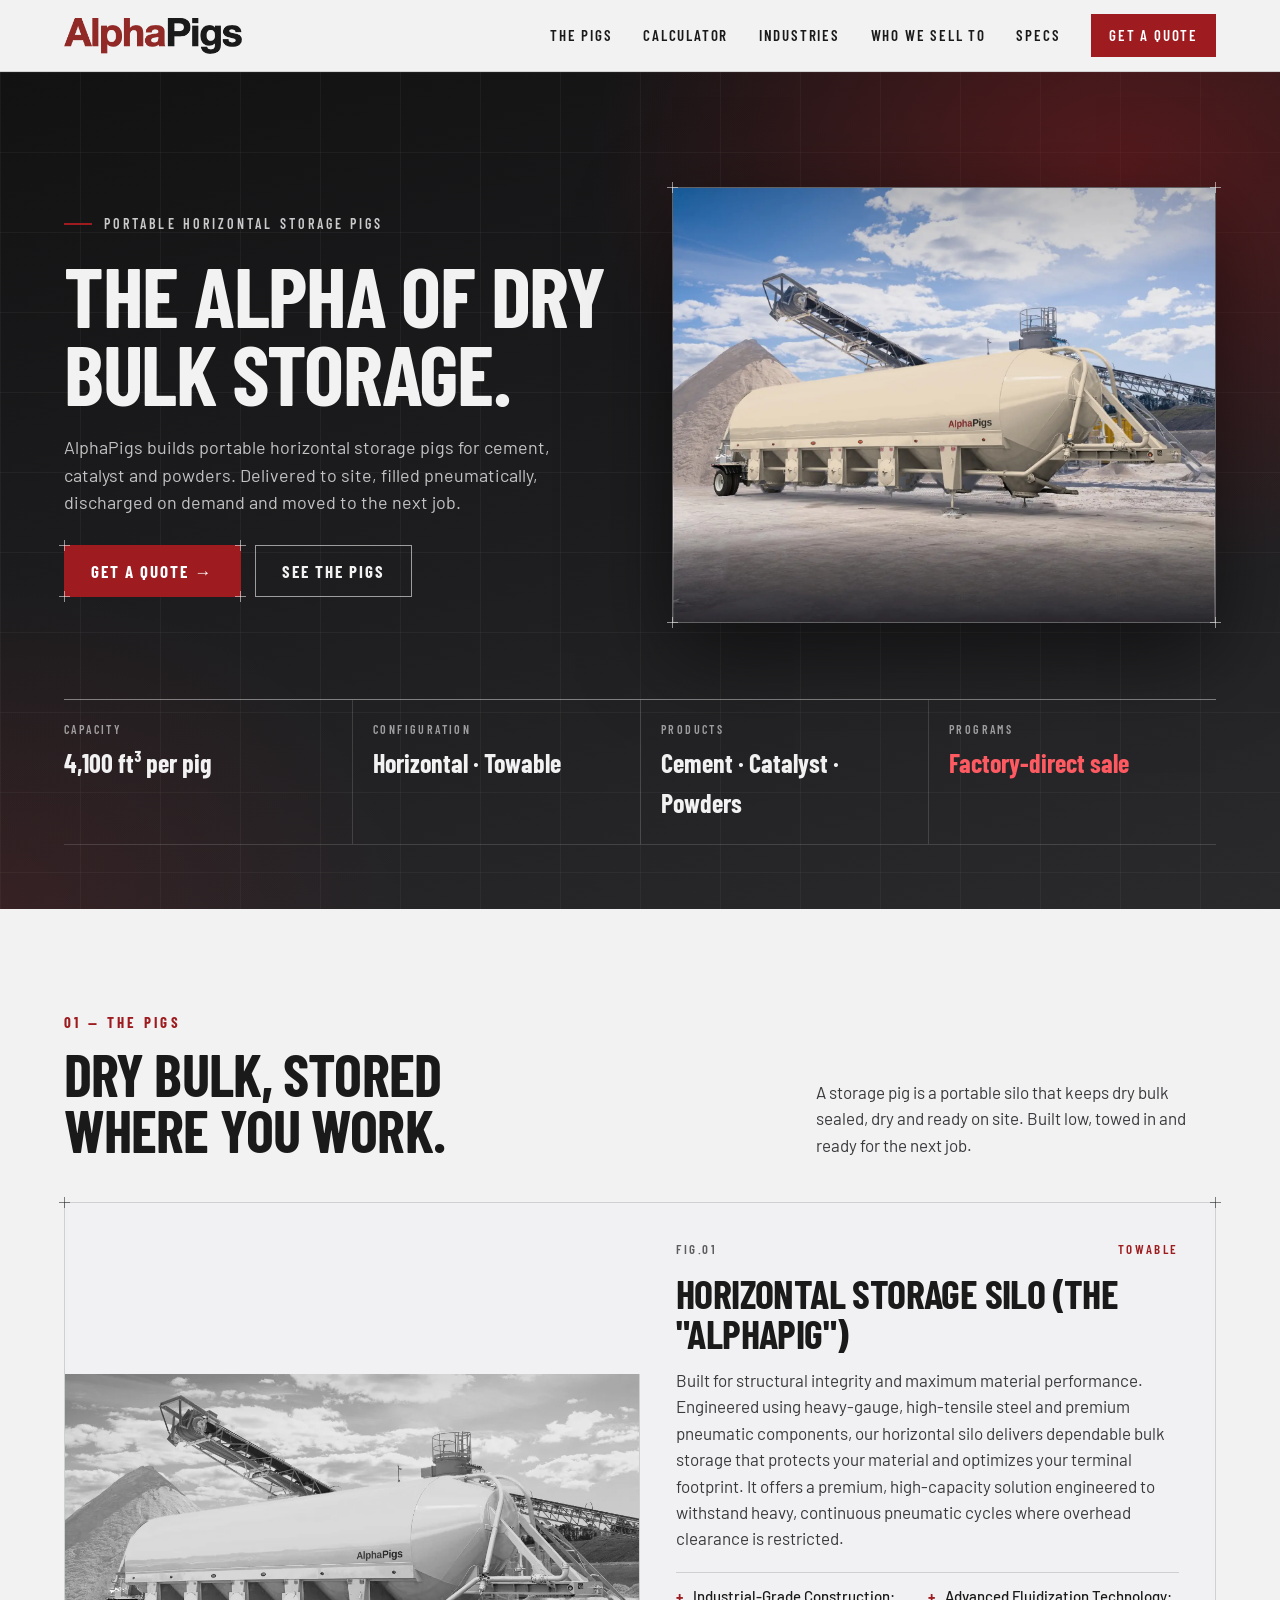
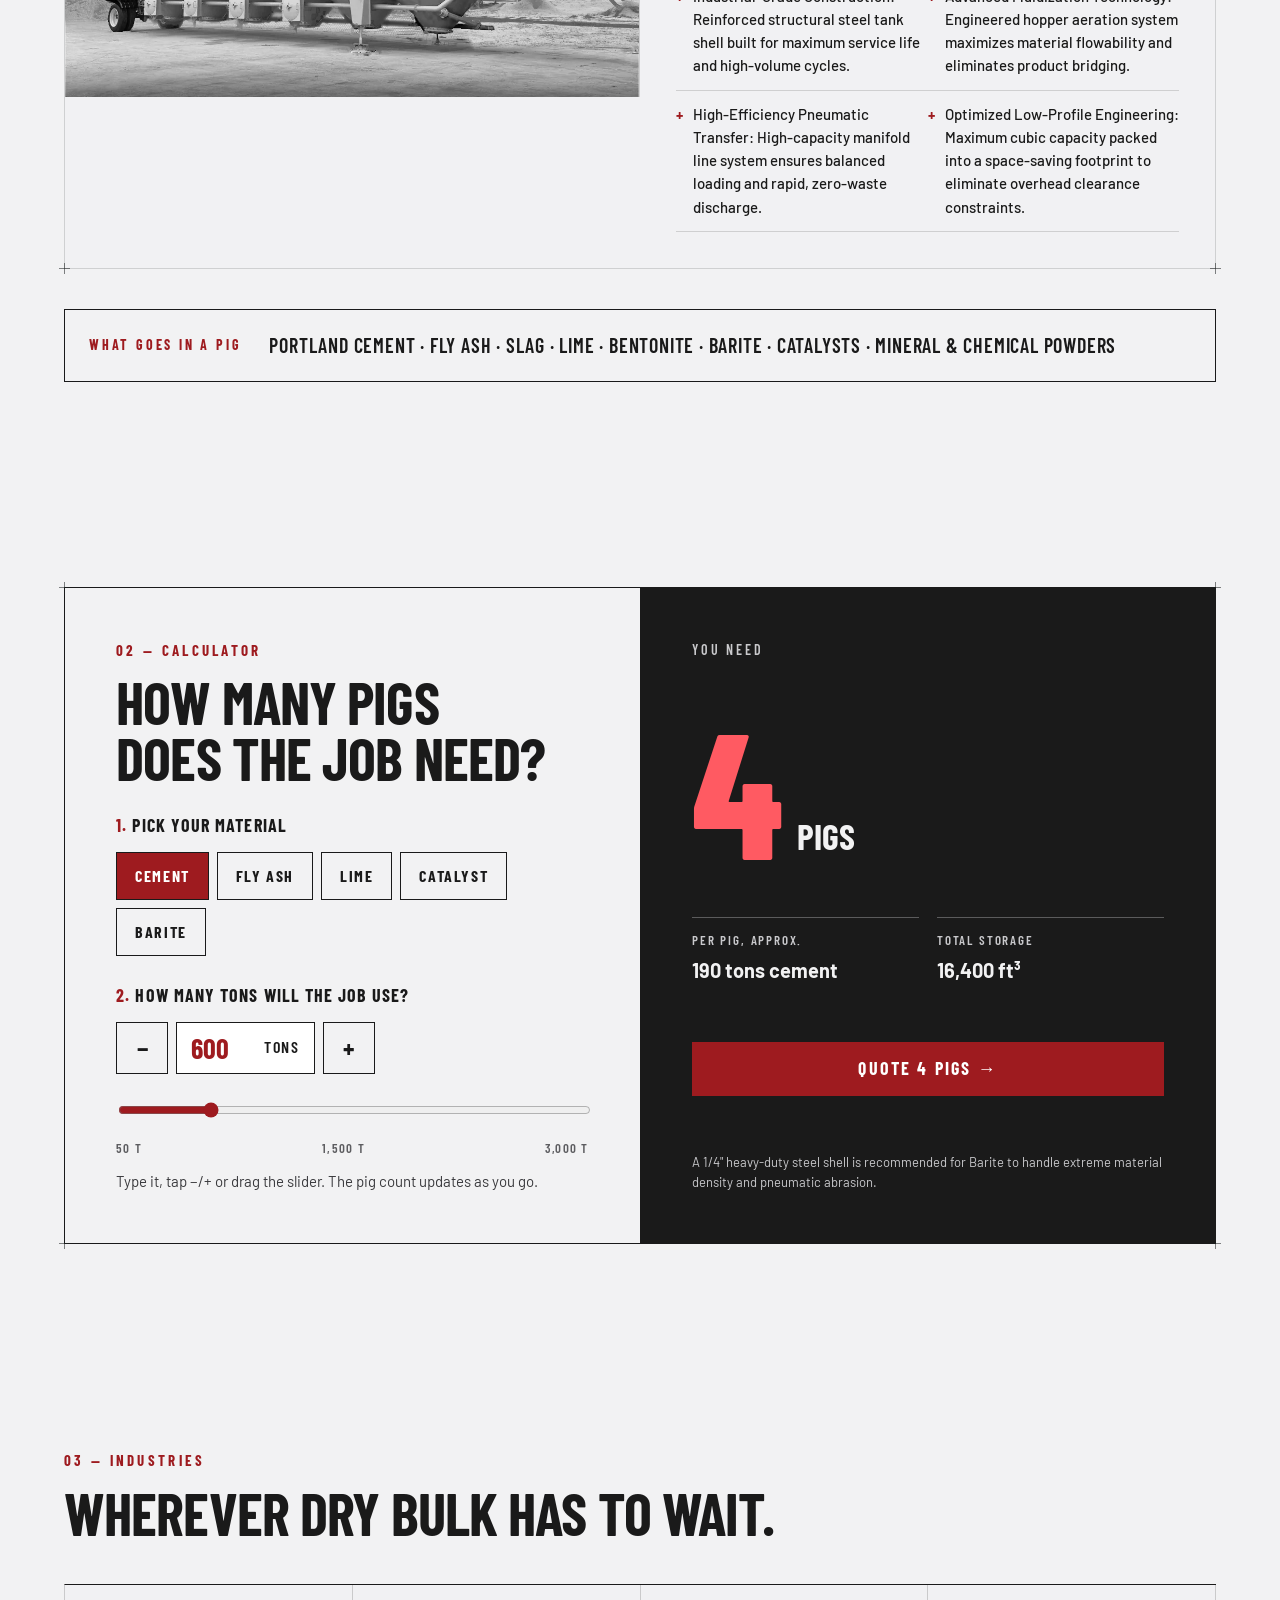
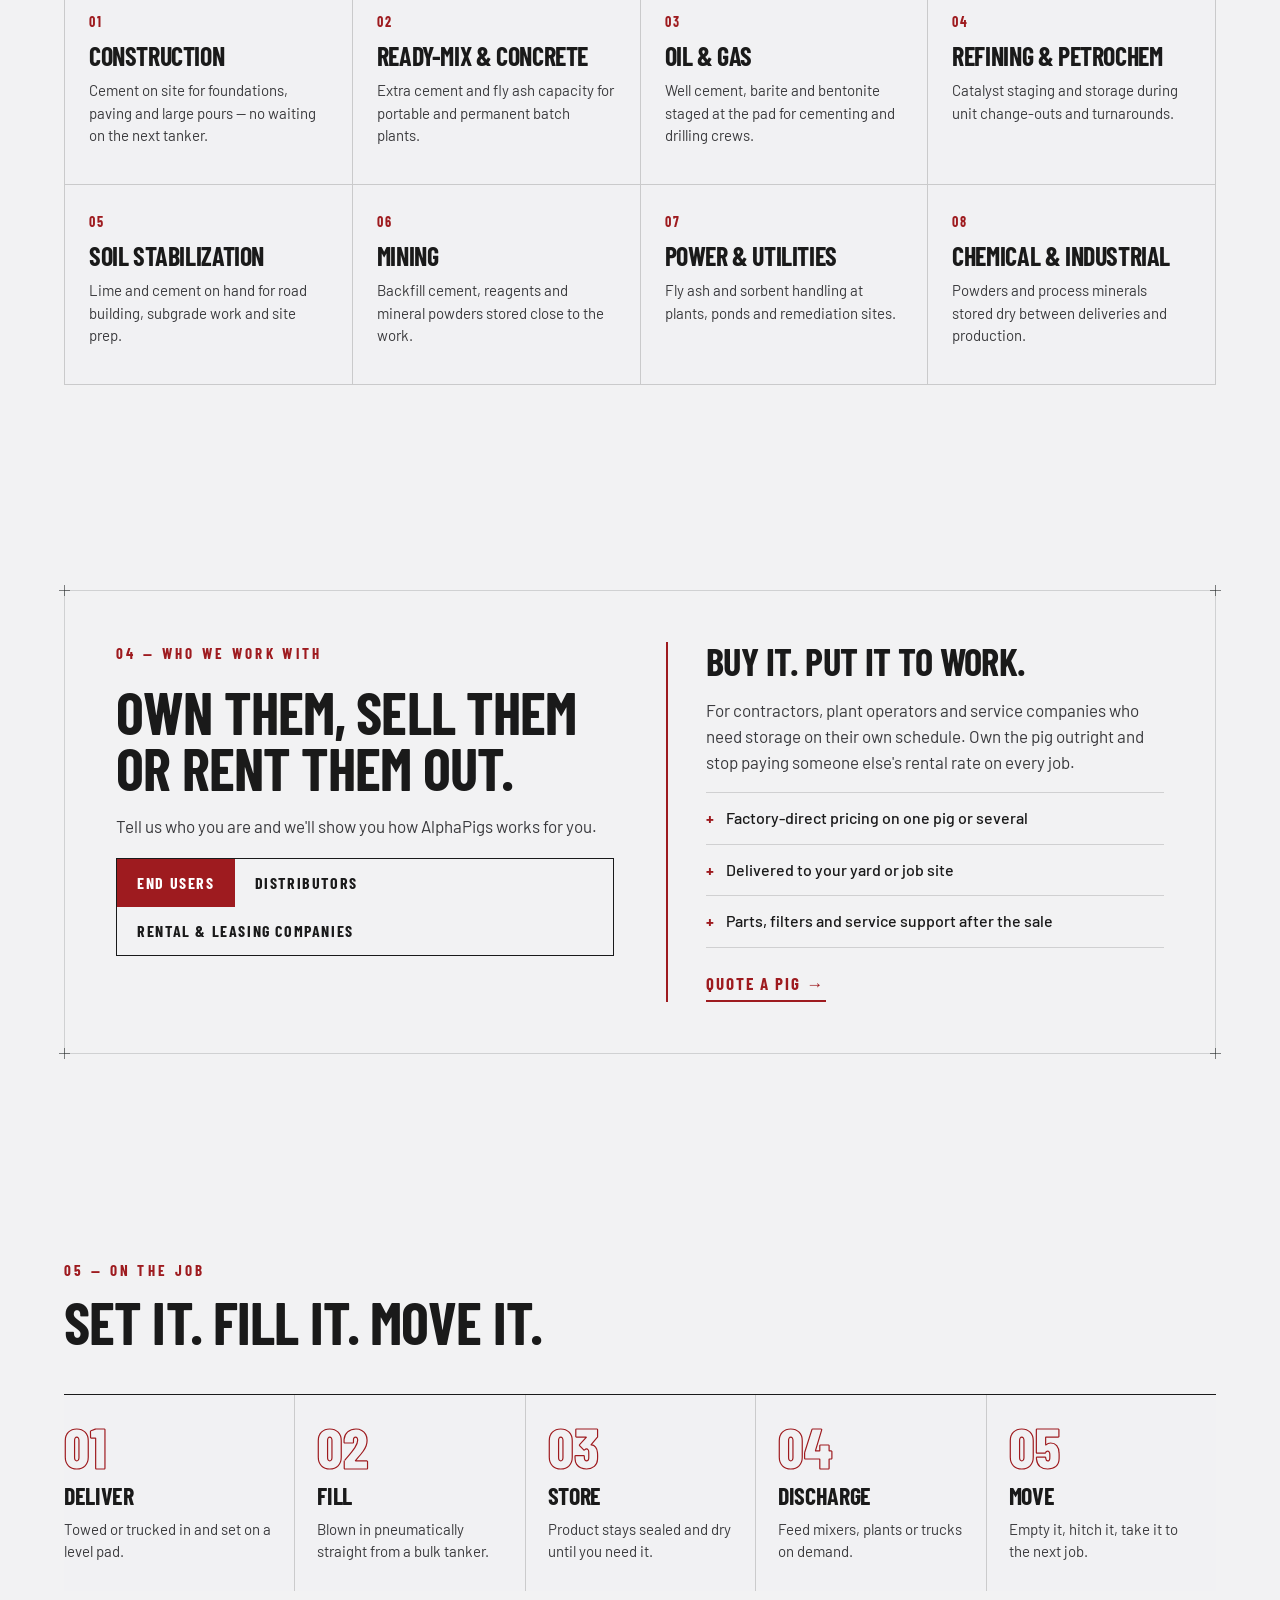
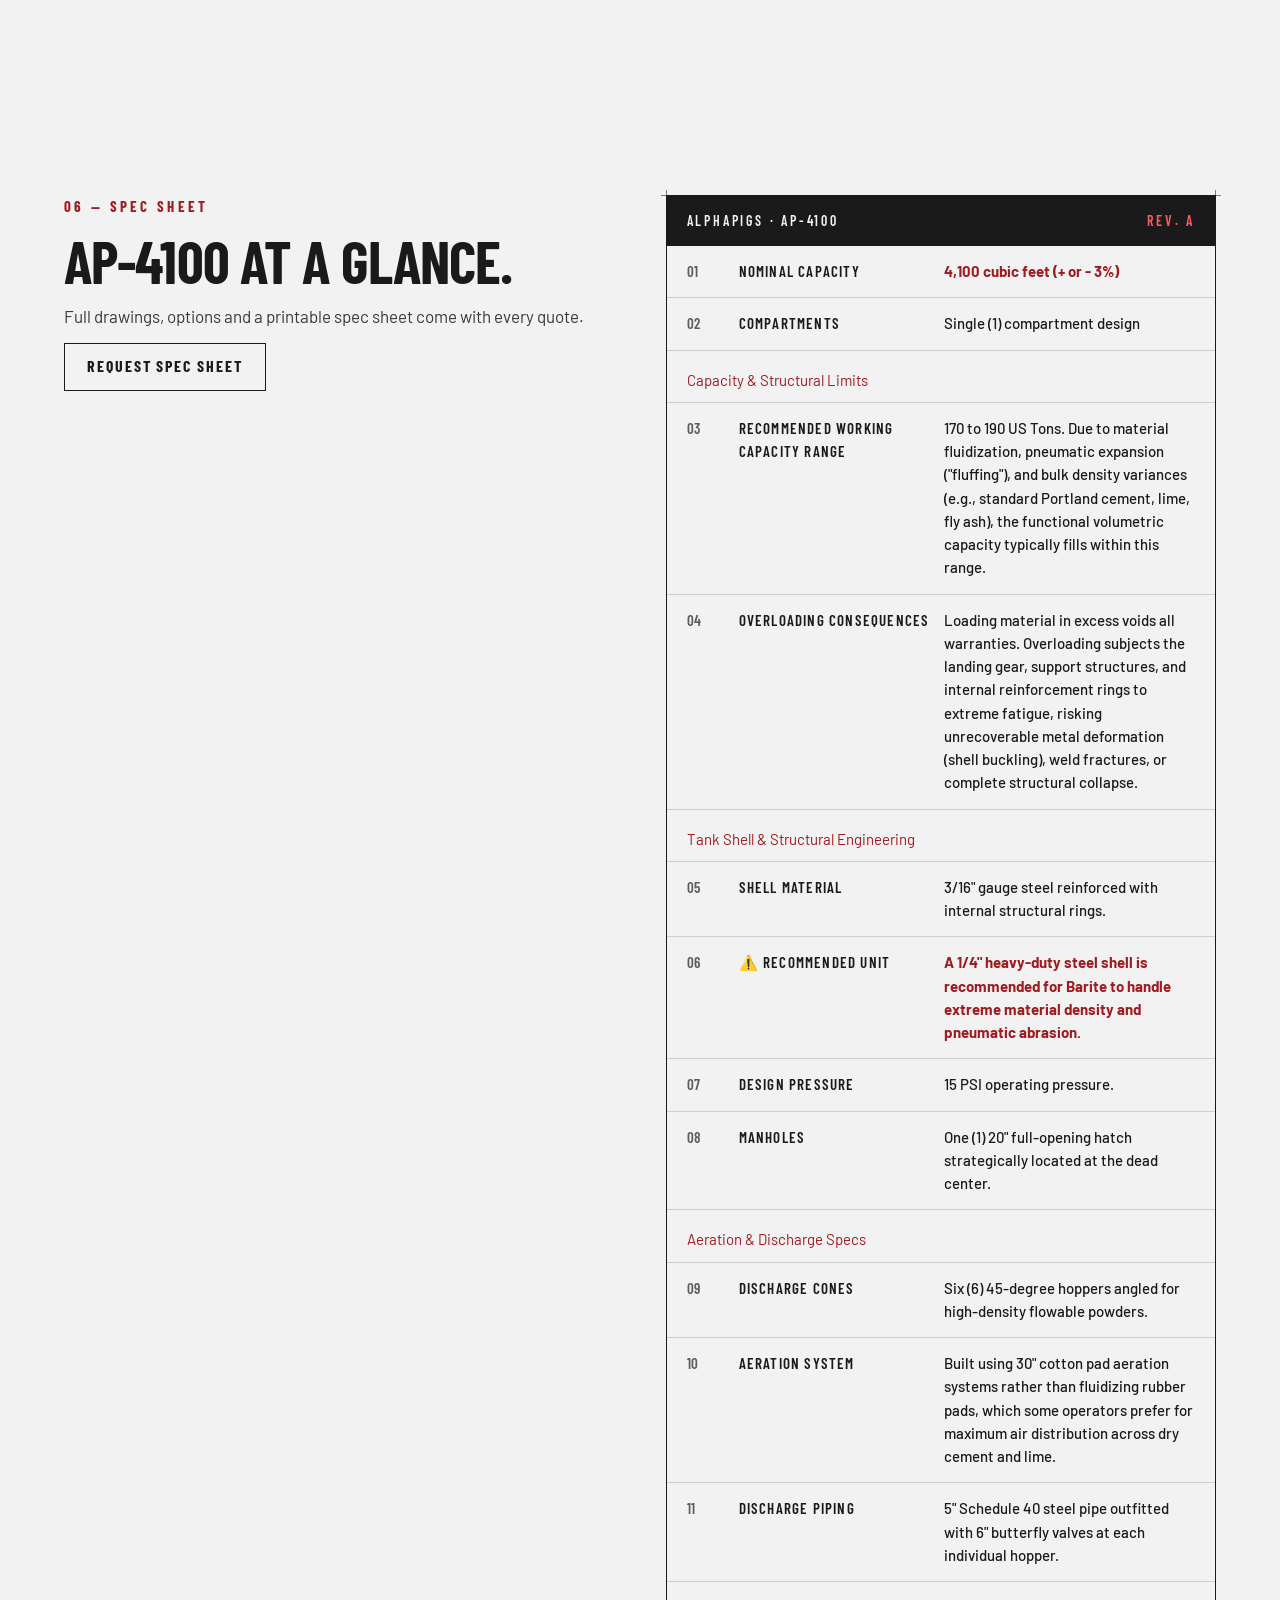
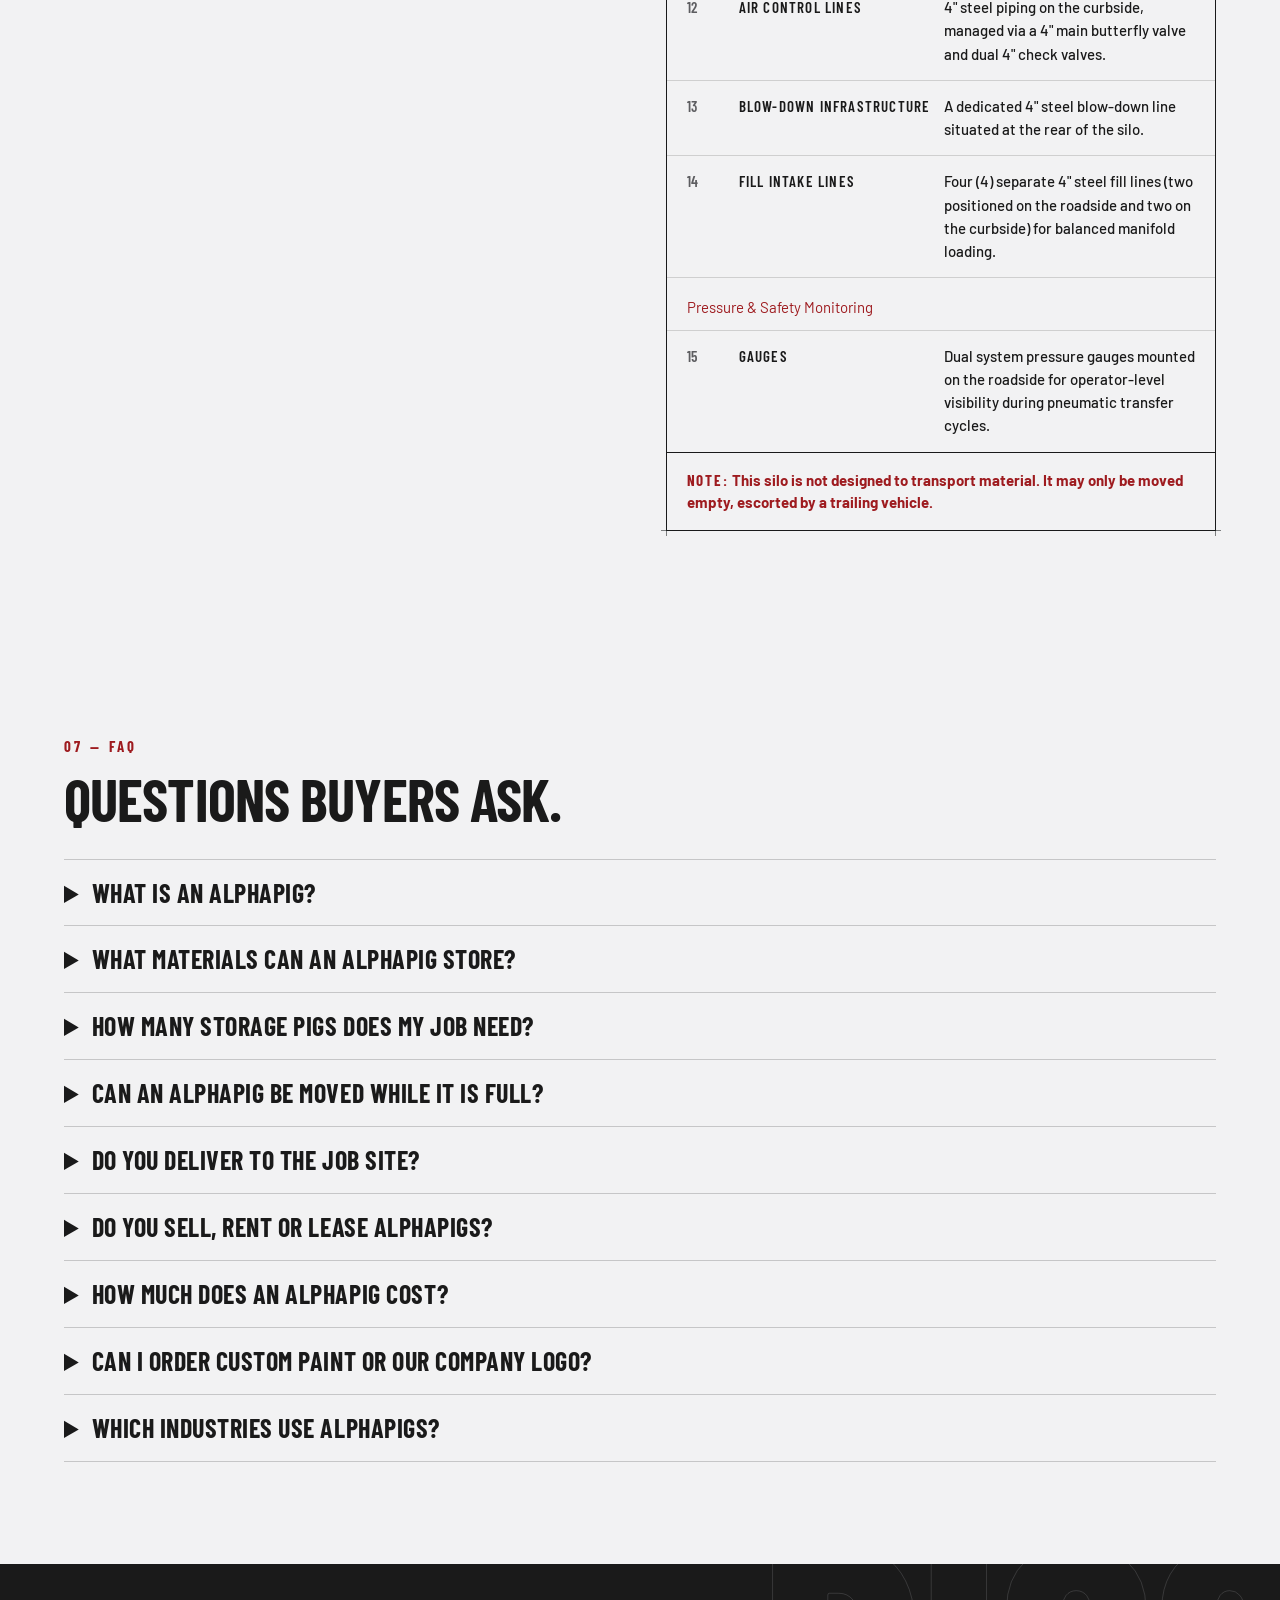
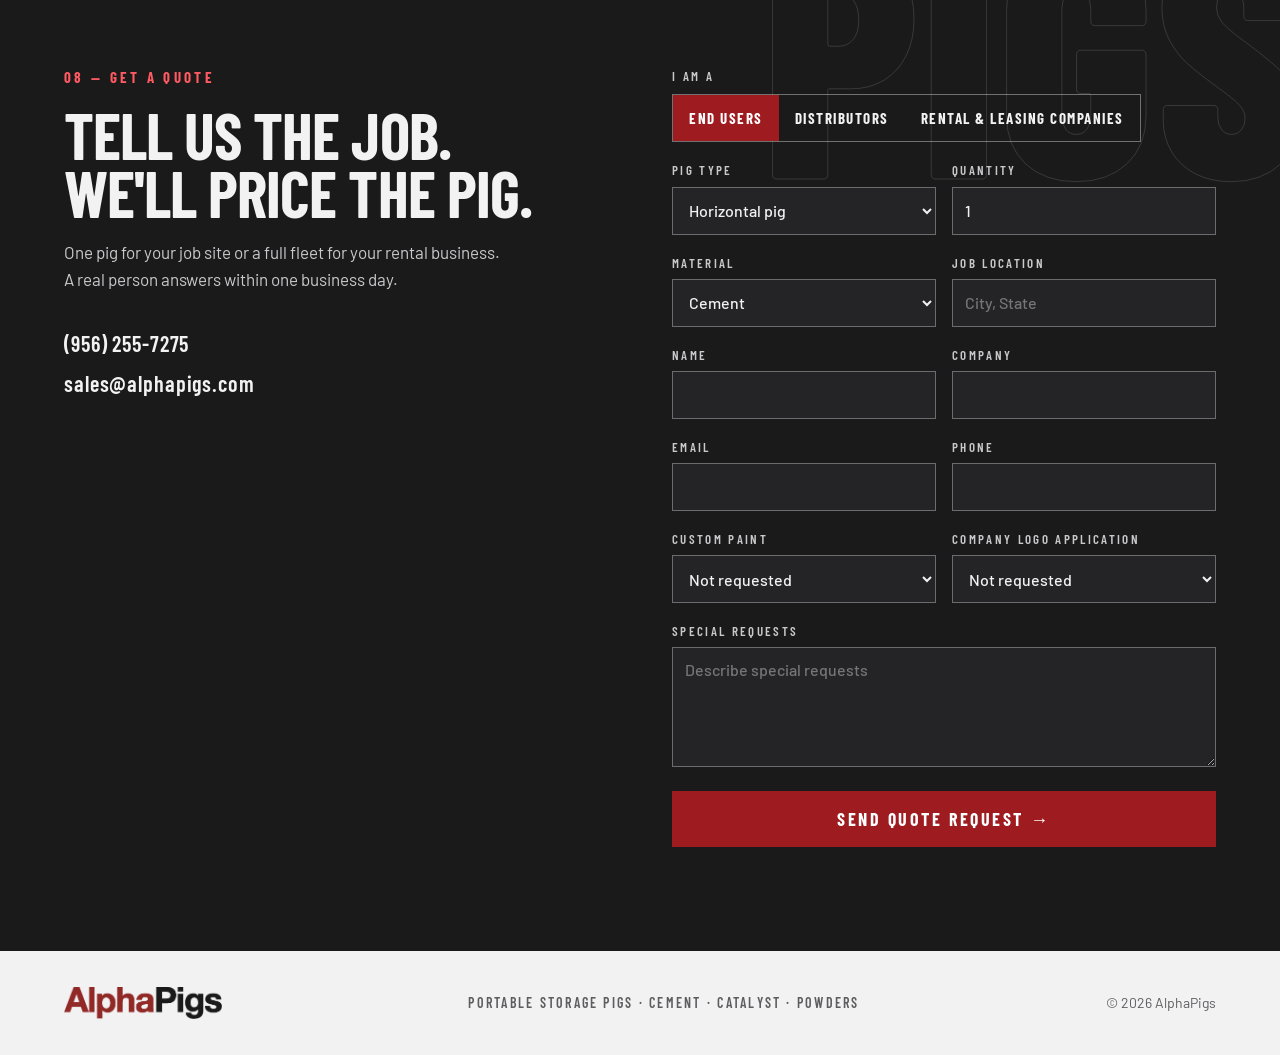
==== commit dcbef9a1: "Dark hero and fewer repeats of 4,100 - Hero on a dark charcoal gradient with a soft brand-red glow a" ====
--- a/index.html
+++ b/index.html
@@ -260,40 +260,38 @@
 </nav>
 </div>
 </header>
-<section data-dc-tpl="71" data-screen-label="Hero" id="top" style="max-width: 1280px; margin: 0px auto; padding: clamp(56px, 9vw, 120px) clamp(20px, 5vw, 72px) clamp(64px, 8vw, 110px);">
+<div id="hero-band" style="position: relative; color: rgb(242, 242, 243); --color-text: rgb(242, 242, 243); background-color: rgb(26, 26, 26); background-image: radial-gradient(ellipse 60% 70% at 88% 12%, rgba(158, 27, 31, 0.45), transparent 70%), radial-gradient(ellipse 45% 55% at 0% 100%, rgba(158, 27, 31, 0.16), transparent 70%), linear-gradient(rgba(242, 242, 243, 0.045) 1px, transparent 1px), linear-gradient(90deg, rgba(242, 242, 243, 0.045) 1px, transparent 1px), linear-gradient(165deg, rgb(18, 18, 19) 0%, rgb(29, 29, 31) 50%, rgb(42, 42, 45) 100%); background-size: auto, auto, 80px 80px, 80px 80px, auto;">
+<section data-dc-tpl="71" data-screen-label="Hero" id="top" style="max-width: 1280px; margin: 0px auto; padding: clamp(56px, 9vw, 120px) clamp(20px, 5vw, 72px) clamp(40px, 5vw, 72px);">
 <div data-dc-tpl="72" style="display: grid; grid-template-columns: repeat(auto-fit, minmax(min(100%, 420px), 1fr)); gap: clamp(36px, 5vw, 64px); align-items: center;">
 <div data-dc-tpl="73" style="display: flex; flex-direction: column; gap: 22px;">
-<div data-dc-tpl="74" style='display: flex; gap: 12px; align-items: center; font-family: "Barlow Condensed", sans-serif; font-weight: 600; font-size: 14px; letter-spacing: 0.22em; text-transform: uppercase; color: rgb(26, 26, 26);'>
+<div data-dc-tpl="74" style='display: flex; gap: 12px; align-items: center; font-family: "Barlow Condensed", sans-serif; font-weight: 600; font-size: 14px; letter-spacing: 0.22em; text-transform: uppercase; color: rgba(242, 242, 243, 0.82);'>
 <span data-dc-tpl="75" style="width: 28px; height: 2px; background: rgb(158, 27, 31);"></span>Portable horizontal storage pigs
           </div>
-<div data-dc-tpl="76" style='font-family: "Barlow Condensed", sans-serif; font-weight: 800; line-height: 0.8; letter-spacing: -0.03em; display: flex; align-items: flex-start; gap: 10px;'>
-<span data-dc-tpl="77" data-speed="-0.05" style="font-size: clamp(104px, 15vw, 232px); color: rgb(158, 27, 31); will-change: transform; transform: translate3d(0px, 0px, 0px);">4,100</span>
-<span data-dc-tpl="78" style="font-size: clamp(34px, 4.4vw, 64px); color: transparent; -webkit-text-stroke: 1.5px rgb(26, 26, 26); padding-top: 0.15em;">FT³</span>
-</div>
-<h1 data-dc-tpl="79" style='margin: 0px; font-family: "Barlow Condensed", sans-serif; font-weight: 700; font-size: clamp(40px, 5.2vw, 76px); line-height: 0.95; letter-spacing: -0.015em; text-transform: uppercase; text-wrap: balance; color: rgb(26, 26, 26);'>The alpha of dry bulk storage.</h1>
-<p data-dc-tpl="80" style="margin: 0px; max-width: 540px; font-size: clamp(17px, 1.4vw, 19px); line-height: 1.55; color: rgb(58, 58, 61); text-wrap: pretty; background: rgba(242, 242, 243, 0.85); box-shadow: rgba(242, 242, 243, 0.85) 0px 0px 0px 8px;">AlphaPigs builds 4,100 cubic-foot portable horizontal storage pigs for cement, catalyst and powders. Delivered to site, filled pneumatically, discharged on demand and moved to the next job.</p>
+<h1 data-dc-tpl="79" style='margin: 0px; font-family: "Barlow Condensed", sans-serif; font-weight: 700; font-size: clamp(46px, 6.6vw, 100px); line-height: 0.92; letter-spacing: -0.015em; text-transform: uppercase; text-wrap: balance; color: rgb(242, 242, 243);'>The alpha of dry bulk storage.</h1>
+<p data-dc-tpl="80" style="margin: 0px; max-width: 540px; font-size: clamp(17px, 1.4vw, 19px); line-height: 1.55; color: rgba(242, 242, 243, 0.78); text-wrap: pretty;">AlphaPigs builds portable horizontal storage pigs for cement, catalyst and powders. Delivered to site, filled pneumatically, discharged on demand and moved to the next job.</p>
 <div data-dc-tpl="81" style="display: flex; gap: 14px; flex-wrap: wrap; padding-top: 6px;">
 <a class="blueprint scp1" data-dc-tpl="82" href="#quote" style='display: inline-flex; align-items: center; gap: 10px; min-height: 52px; padding: 0px 26px; background: rgb(158, 27, 31); color: rgb(255, 255, 255); border: 1px solid rgb(158, 27, 31); font-family: "Barlow Condensed", sans-serif; font-weight: 700; font-size: 17px; letter-spacing: 0.12em; text-transform: uppercase;'>Get a quote →<i class="corner tl" data-dc-tpl="83"></i><i class="corner tr" data-dc-tpl="84"></i><i class="corner bl" data-dc-tpl="85"></i><i class="corner br" data-dc-tpl="86"></i></a>
-<a class="scp2" data-dc-tpl="87" href="#pigs" style='display: inline-flex; align-items: center; min-height: 52px; padding: 0px 26px; border: 1px solid rgb(26, 26, 26); color: rgb(26, 26, 26); font-family: "Barlow Condensed", sans-serif; font-weight: 700; font-size: 17px; letter-spacing: 0.12em; text-transform: uppercase; background: rgba(242, 242, 243, 0.7);'>See the pigs</a>
-</div>
-</div>
-<div class="blueprint" data-dc-tpl="88" style="position: relative; aspect-ratio: 2048 / 1638; width: 100%; align-self: center; border: 1px solid rgb(26, 26, 26); background: rgb(242, 242, 243);">
+<a class="scp2" data-dc-tpl="87" href="#pigs" style='display: inline-flex; align-items: center; min-height: 52px; padding: 0px 26px; border: 1px solid rgba(242, 242, 243, 0.6); color: rgb(242, 242, 243); font-family: "Barlow Condensed", sans-serif; font-weight: 700; font-size: 17px; letter-spacing: 0.12em; text-transform: uppercase; background: transparent;'>See the pigs</a>
+</div>
+</div>
+<div class="blueprint" data-dc-tpl="88" style="position: relative; aspect-ratio: 2048 / 1638; width: 100%; align-self: center; border: 1px solid rgba(242, 242, 243, 0.28); background: rgb(42, 42, 45); box-shadow: rgba(0, 0, 0, 0.5) 0px 30px 80px;">
 <img alt="AlphaPigs horizontal storage pig in sand color, set up at an aggregate plant" data-dc-tpl="89" src="uploads/AlphaPigs-v2.webp" width="1600" height="1280" fetchpriority="high" style="position: absolute; inset: 0px; width: 100%; height: 100%; object-fit: contain; display: block;"/>
 <i class="corner tl" data-dc-tpl="90"></i><i class="corner tr" data-dc-tpl="91"></i><i class="corner bl" data-dc-tpl="92"></i><i class="corner br" data-dc-tpl="93"></i>
 </div>
 </div>
-<div data-dc-tpl="94" style="margin-top: clamp(48px, 6vw, 80px); display: grid; grid-template-columns: repeat(auto-fit, minmax(min(100%, 200px), 1fr)); border-top: 1px solid rgb(26, 26, 26); border-bottom: 1px solid rgba(26, 26, 26, 0.2); background: rgba(242, 242, 243, 0.82);">
-<div data-dc-tpl="95" style="padding: 20px 20px 20px 0px; display: flex; flex-direction: column; gap: 4px;"><span data-dc-tpl="96" style='font-family: "Barlow Condensed", sans-serif; font-weight: 600; font-size: 12px; letter-spacing: 0.2em; color: rgb(93, 93, 96);'>CAPACITY</span><span data-dc-tpl="97" style='font-family: "Barlow Condensed", sans-serif; font-weight: 700; font-size: 26px;'>4,100 ft³ per pig</span></div>
-<div data-dc-tpl="98" style="padding: 20px; display: flex; flex-direction: column; gap: 4px; border-left: 1px solid rgba(26, 26, 26, 0.2);"><span data-dc-tpl="99" style='font-family: "Barlow Condensed", sans-serif; font-weight: 600; font-size: 12px; letter-spacing: 0.2em; color: rgb(93, 93, 96);'>CONFIGURATION</span><span data-dc-tpl="100" style='font-family: "Barlow Condensed", sans-serif; font-weight: 700; font-size: 26px;'>Horizontal · Towable</span></div>
-<div data-dc-tpl="101" style="padding: 20px; display: flex; flex-direction: column; gap: 4px; border-left: 1px solid rgba(26, 26, 26, 0.2);"><span data-dc-tpl="102" style='font-family: "Barlow Condensed", sans-serif; font-weight: 600; font-size: 12px; letter-spacing: 0.2em; color: rgb(93, 93, 96);'>PRODUCTS</span><span data-dc-tpl="103" style='font-family: "Barlow Condensed", sans-serif; font-weight: 700; font-size: 26px;'>Cement · Catalyst · Powders</span></div>
-<div data-dc-tpl="104" style="padding: 20px; display: flex; flex-direction: column; gap: 4px; border-left: 1px solid rgba(26, 26, 26, 0.2);"><span data-dc-tpl="105" style='font-family: "Barlow Condensed", sans-serif; font-weight: 600; font-size: 12px; letter-spacing: 0.2em; color: rgb(93, 93, 96);'>PROGRAMS</span><span data-dc-tpl="106" style='font-family: "Barlow Condensed", sans-serif; font-weight: 700; font-size: 26px; color: rgb(158, 27, 31);'>Factory-direct sale</span></div>
-</div>
-</section>
+<div data-dc-tpl="94" style="margin-top: clamp(48px, 6vw, 80px); display: grid; grid-template-columns: repeat(auto-fit, minmax(min(100%, 200px), 1fr)); border-top: 1px solid rgba(242, 242, 243, 0.45); border-bottom: 1px solid rgba(242, 242, 243, 0.15); background: transparent;">
+<div data-dc-tpl="95" style="padding: 20px 20px 20px 0px; display: flex; flex-direction: column; gap: 4px;"><span data-dc-tpl="96" style='font-family: "Barlow Condensed", sans-serif; font-weight: 600; font-size: 12px; letter-spacing: 0.2em; color: rgba(242, 242, 243, 0.6);'>CAPACITY</span><span data-dc-tpl="97" style='font-family: "Barlow Condensed", sans-serif; font-weight: 700; font-size: 26px;'>4,100 ft³ per pig</span></div>
+<div data-dc-tpl="98" style="padding: 20px; display: flex; flex-direction: column; gap: 4px; border-left: 1px solid rgba(242, 242, 243, 0.15);"><span data-dc-tpl="99" style='font-family: "Barlow Condensed", sans-serif; font-weight: 600; font-size: 12px; letter-spacing: 0.2em; color: rgba(242, 242, 243, 0.6);'>CONFIGURATION</span><span data-dc-tpl="100" style='font-family: "Barlow Condensed", sans-serif; font-weight: 700; font-size: 26px;'>Horizontal · Towable</span></div>
+<div data-dc-tpl="101" style="padding: 20px; display: flex; flex-direction: column; gap: 4px; border-left: 1px solid rgba(242, 242, 243, 0.15);"><span data-dc-tpl="102" style='font-family: "Barlow Condensed", sans-serif; font-weight: 600; font-size: 12px; letter-spacing: 0.2em; color: rgba(242, 242, 243, 0.6);'>PRODUCTS</span><span data-dc-tpl="103" style='font-family: "Barlow Condensed", sans-serif; font-weight: 700; font-size: 26px;'>Cement · Catalyst · Powders</span></div>
+<div data-dc-tpl="104" style="padding: 20px; display: flex; flex-direction: column; gap: 4px; border-left: 1px solid rgba(242, 242, 243, 0.15);"><span data-dc-tpl="105" style='font-family: "Barlow Condensed", sans-serif; font-weight: 600; font-size: 12px; letter-spacing: 0.2em; color: rgba(242, 242, 243, 0.6);'>PROGRAMS</span><span data-dc-tpl="106" style='font-family: "Barlow Condensed", sans-serif; font-weight: 700; font-size: 26px; color: rgb(255, 90, 98);'>Factory-direct sale</span></div>
+</div>
+</section>
+</div>
 <section data-dc-tpl="107" data-screen-label="The Pigs" id="pigs" style="max-width: 1280px; margin: 0px auto; padding: clamp(64px, 8vw, 110px) clamp(20px, 5vw, 72px);">
 <div data-dc-tpl="108" style="display: flex; justify-content: space-between; align-items: flex-end; gap: 24px; flex-wrap: wrap; margin-bottom: 44px;">
 <div data-dc-tpl="109" style="display: flex; flex-direction: column; gap: 12px; max-width: 720px;">
 <span data-dc-tpl="110" style='font-family: "Barlow Condensed", sans-serif; font-weight: 700; font-size: 15px; letter-spacing: 0.22em; color: rgb(158, 27, 31);'>01 — THE PIGS</span>
-<h2 data-dc-tpl="111" style='margin: 0px; font-family: "Barlow Condensed", sans-serif; font-weight: 700; font-size: clamp(38px, 4.6vw, 64px); line-height: 0.95; text-transform: uppercase; text-wrap: balance;'>One pig. 4,100 cubic feet.</h2>
+<h2 data-dc-tpl="111" style='margin: 0px; font-family: "Barlow Condensed", sans-serif; font-weight: 700; font-size: clamp(38px, 4.6vw, 64px); line-height: 0.95; text-transform: uppercase; text-wrap: balance;'>Dry bulk, stored where you work.</h2>
 </div>
 <p data-dc-tpl="112" style="margin: 0px; max-width: 400px; font-size: 17px; line-height: 1.55; color: rgb(58, 58, 61); background: rgba(242, 242, 243, 0.8);">A storage pig is a portable silo that keeps dry bulk sealed, dry and ready on site. Built low, towed in and ready for the next job.</p>
 </div>
@@ -540,7 +538,7 @@
 <footer data-dc-tpl="376" style="background: rgb(242, 242, 243); border-top: 1px solid rgb(26, 26, 26);">
 <div data-dc-tpl="377" style="max-width: 1280px; margin: 0px auto; padding: 36px clamp(20px, 5vw, 72px); display: flex; justify-content: space-between; align-items: center; gap: 20px; flex-wrap: wrap;">
 <div data-dc-tpl="378" style='display: flex; align-items: baseline; font-family: "Helvetica Neue", Helvetica, Arial, sans-serif; font-weight: 900; -webkit-text-stroke: 0.6px currentcolor; font-size: 32px; letter-spacing: -0.025em; line-height: 1;'><img alt="AlphaPigs" src="logo/AlphaPigs-logo-correct.png" style="display:block;width:auto;height:32px"/></div>
-<span data-dc-tpl="381" style='font-family: "Barlow Condensed", sans-serif; font-weight: 600; font-size: 14px; letter-spacing: 0.16em; text-transform: uppercase; color: rgb(93, 93, 96);'>4,100 ft³ portable storage pigs · Cement · Catalyst · Powders</span>
+<span data-dc-tpl="381" style='font-family: "Barlow Condensed", sans-serif; font-weight: 600; font-size: 14px; letter-spacing: 0.16em; text-transform: uppercase; color: rgb(93, 93, 96);'>Portable storage pigs · Cement · Catalyst · Powders</span>
 <span data-dc-tpl="382" style="font-size: 14px; color: rgb(93, 93, 96);">© 2026 AlphaPigs</span>
 </div>
 </footer>
--- a/src/functional.css
+++ b/src/functional.css
@@ -16,3 +16,12 @@
 #quote-submit:active{transform:translateY(1px);background:#7E1418}
 #quote-submit:disabled{cursor:wait;opacity:.65}
 #send-another:hover{background:#f2f2f3;color:#1A1A1A}
+
+/* Hero stats bar: when the four items stack on phones, align them flush left with a divider between */
+@media (max-width: 480px) {
+  #hero-band [data-dc-tpl="94"] > div:not(:first-child) {
+    border-left: 0 !important;
+    padding-left: 0 !important;
+    border-top: 1px solid rgba(242, 242, 243, 0.15);
+  }
+}
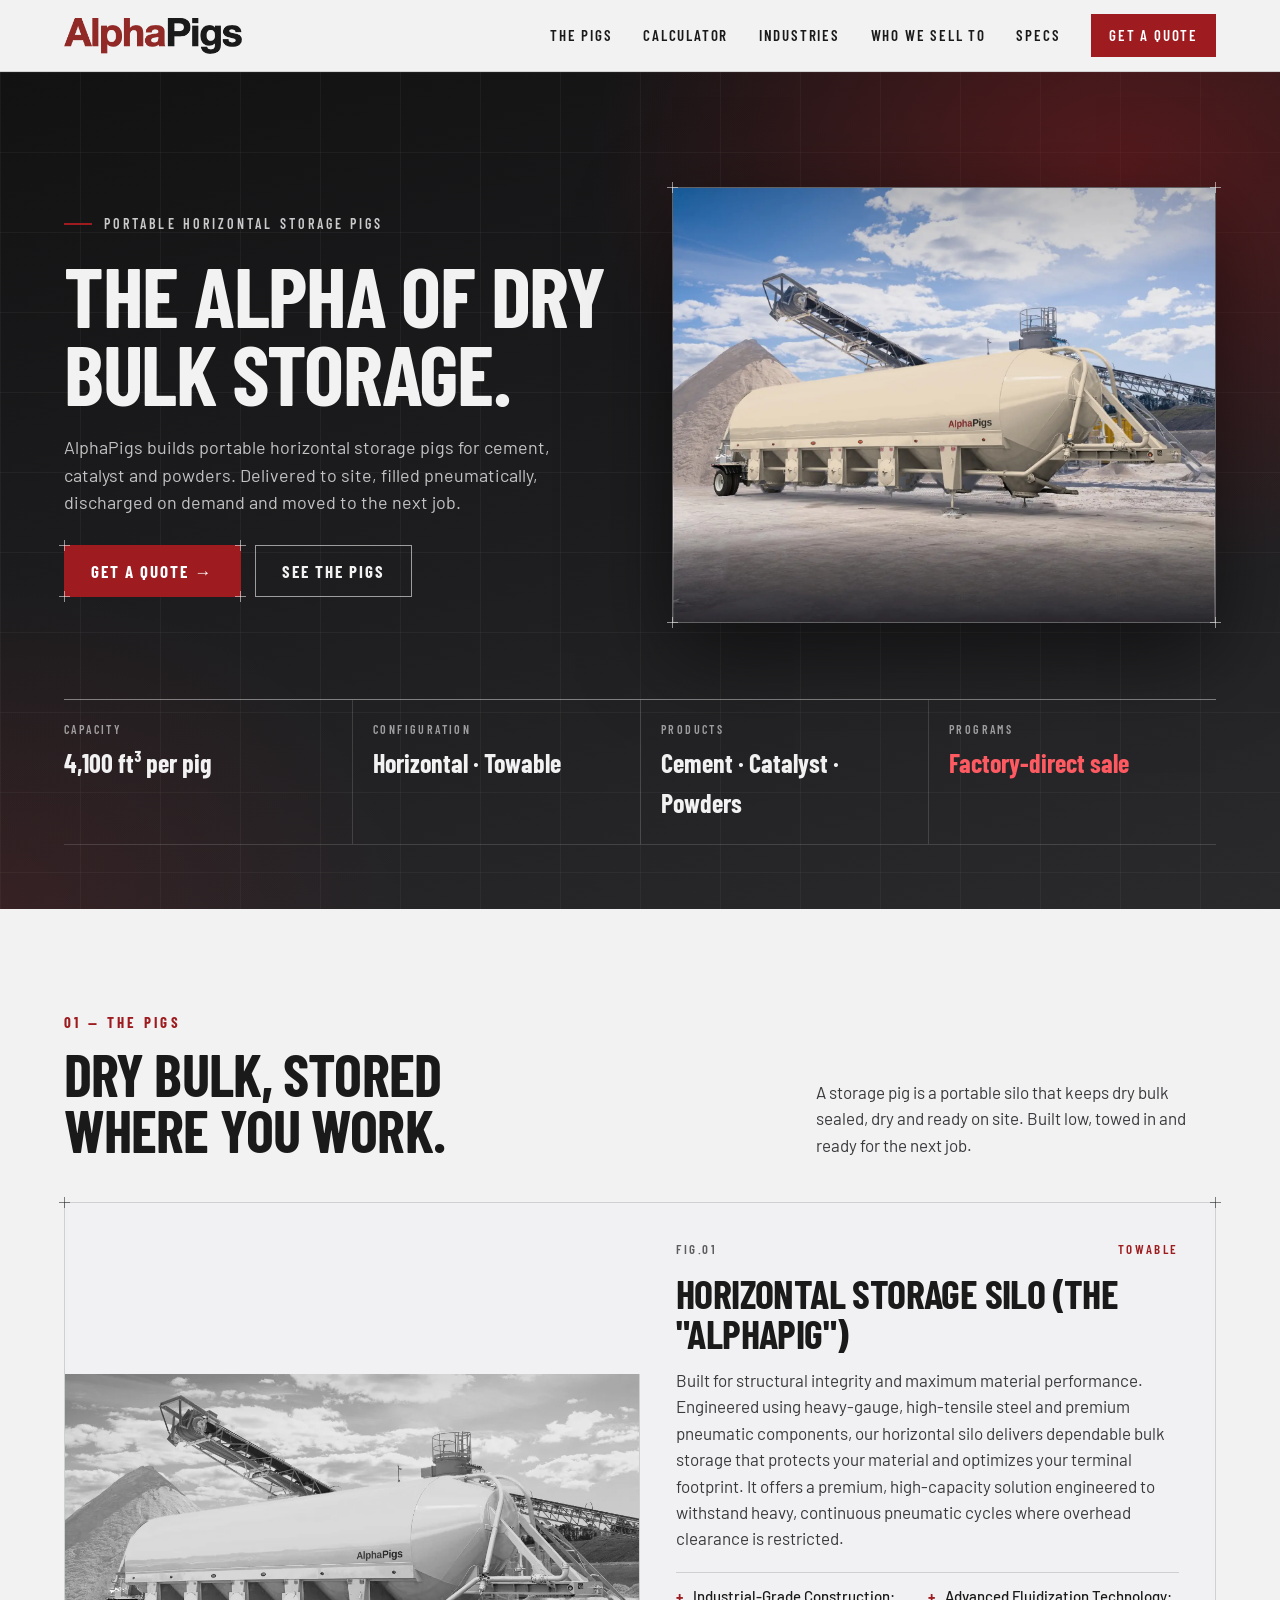
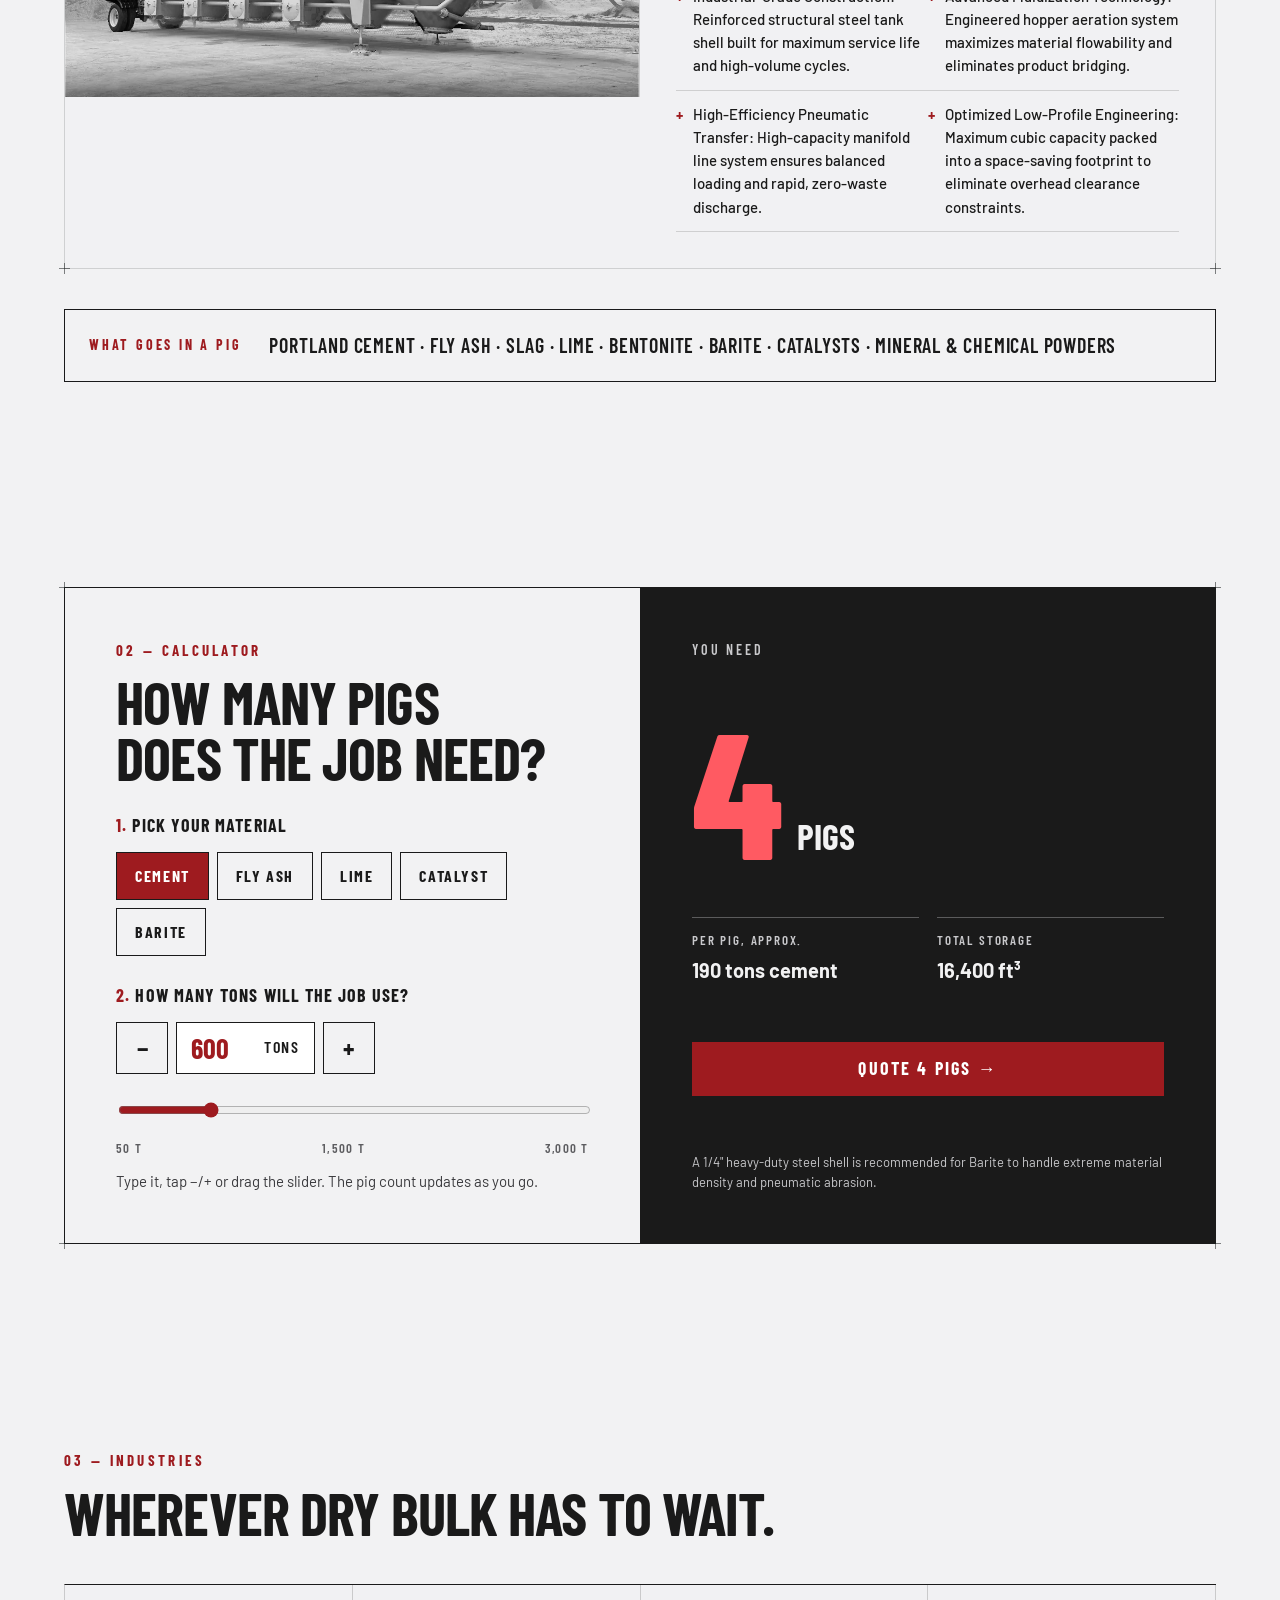
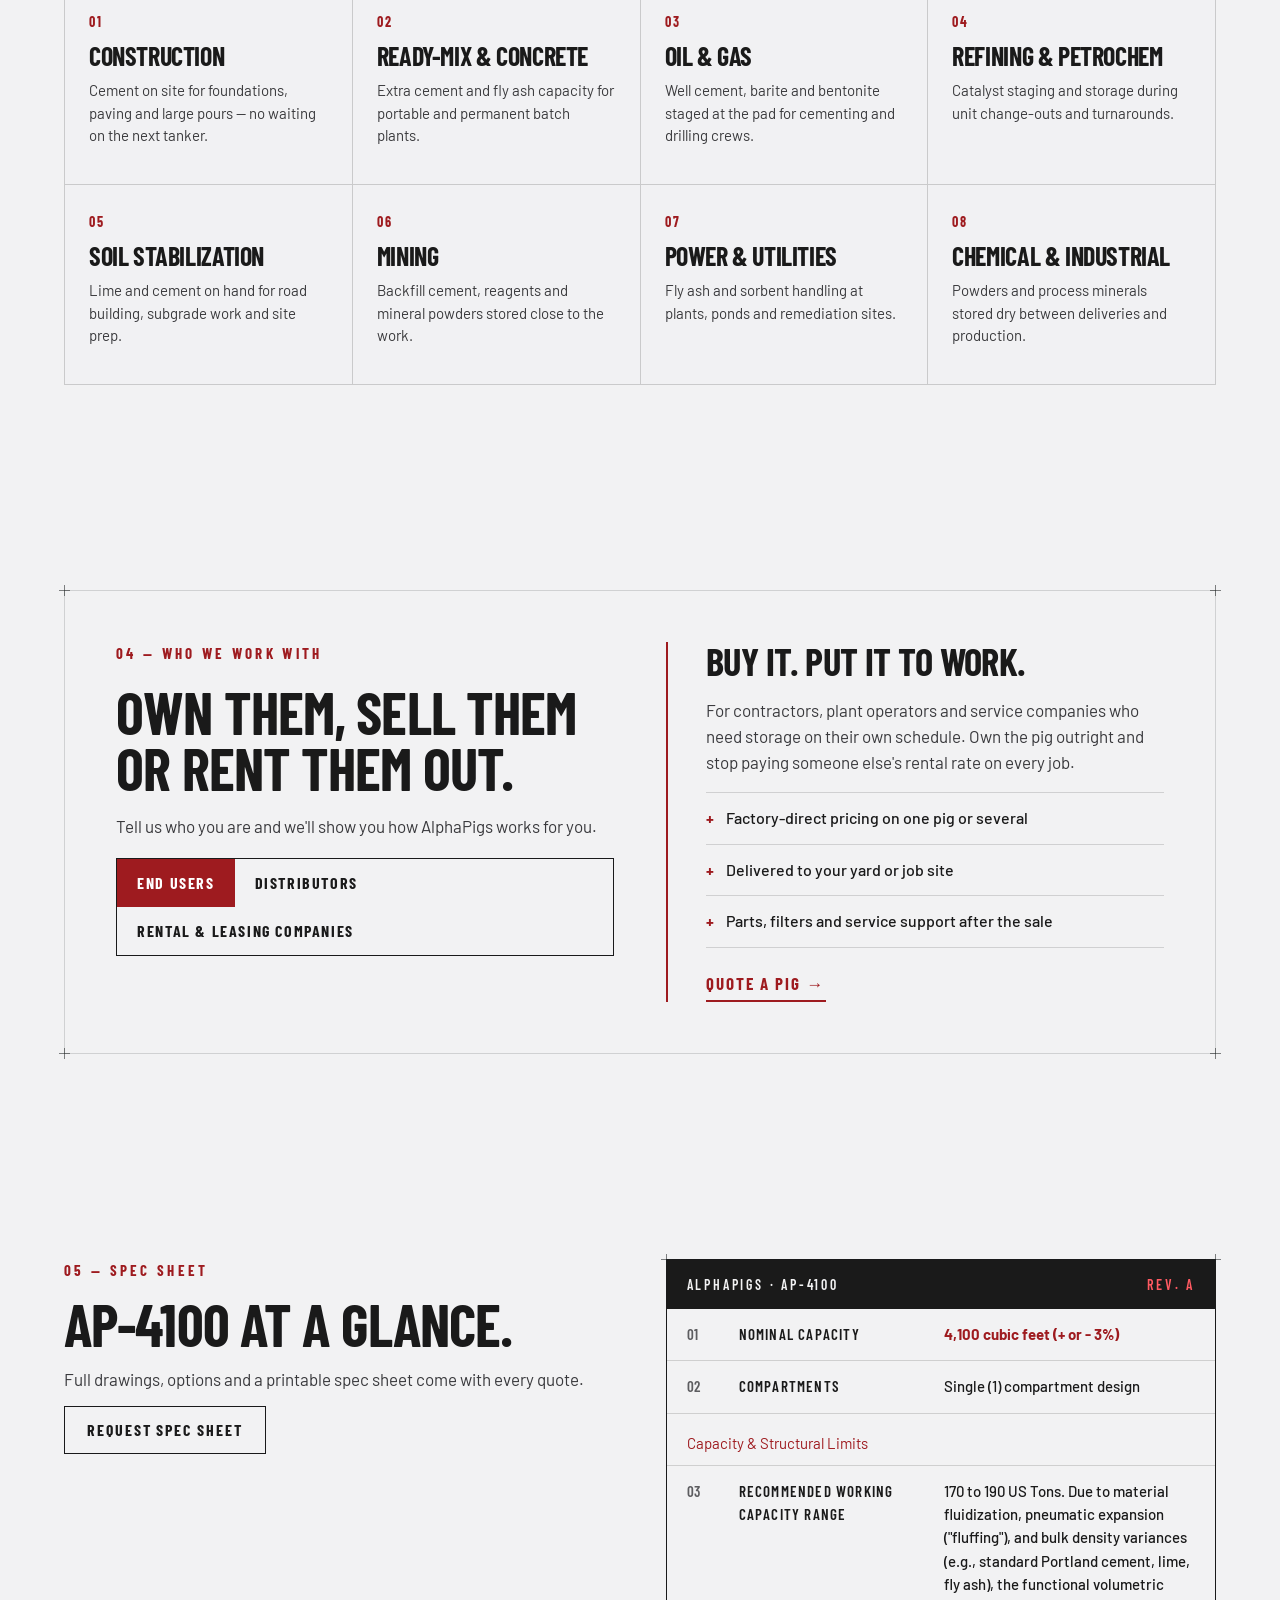
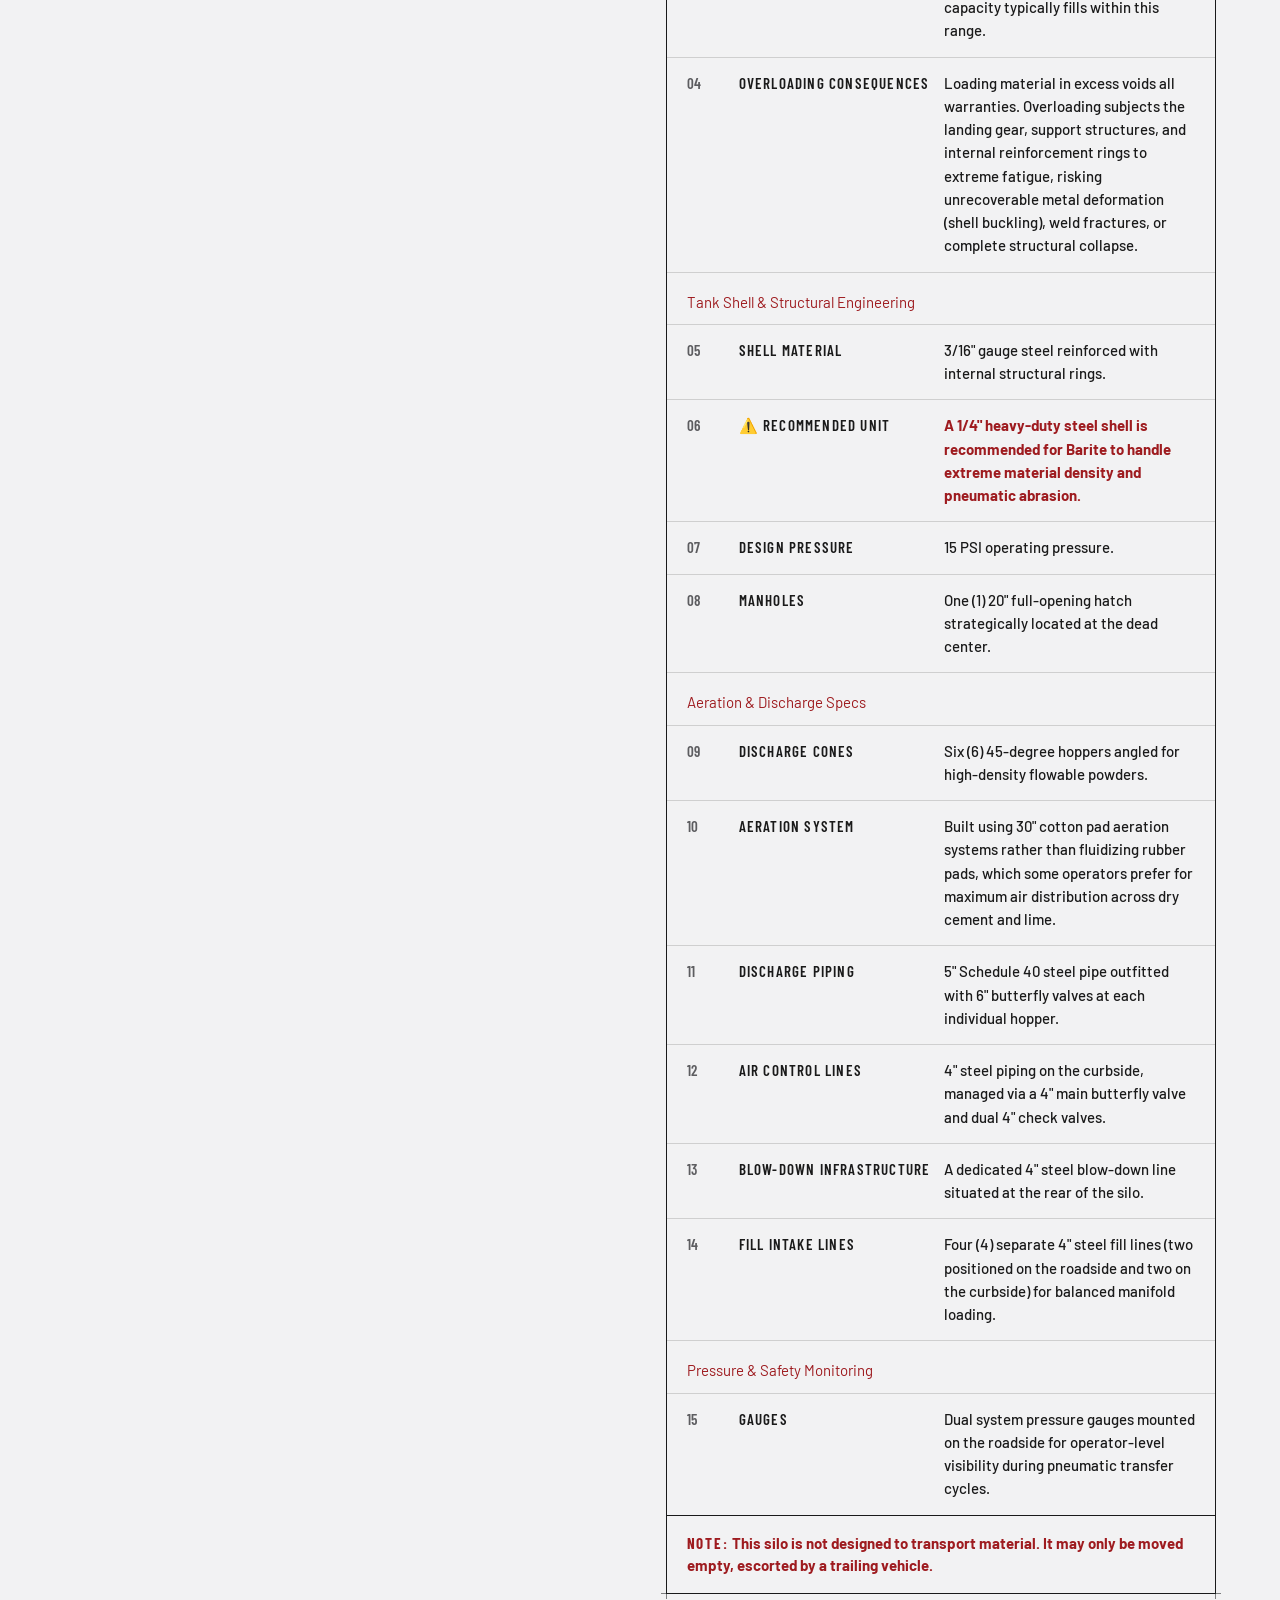
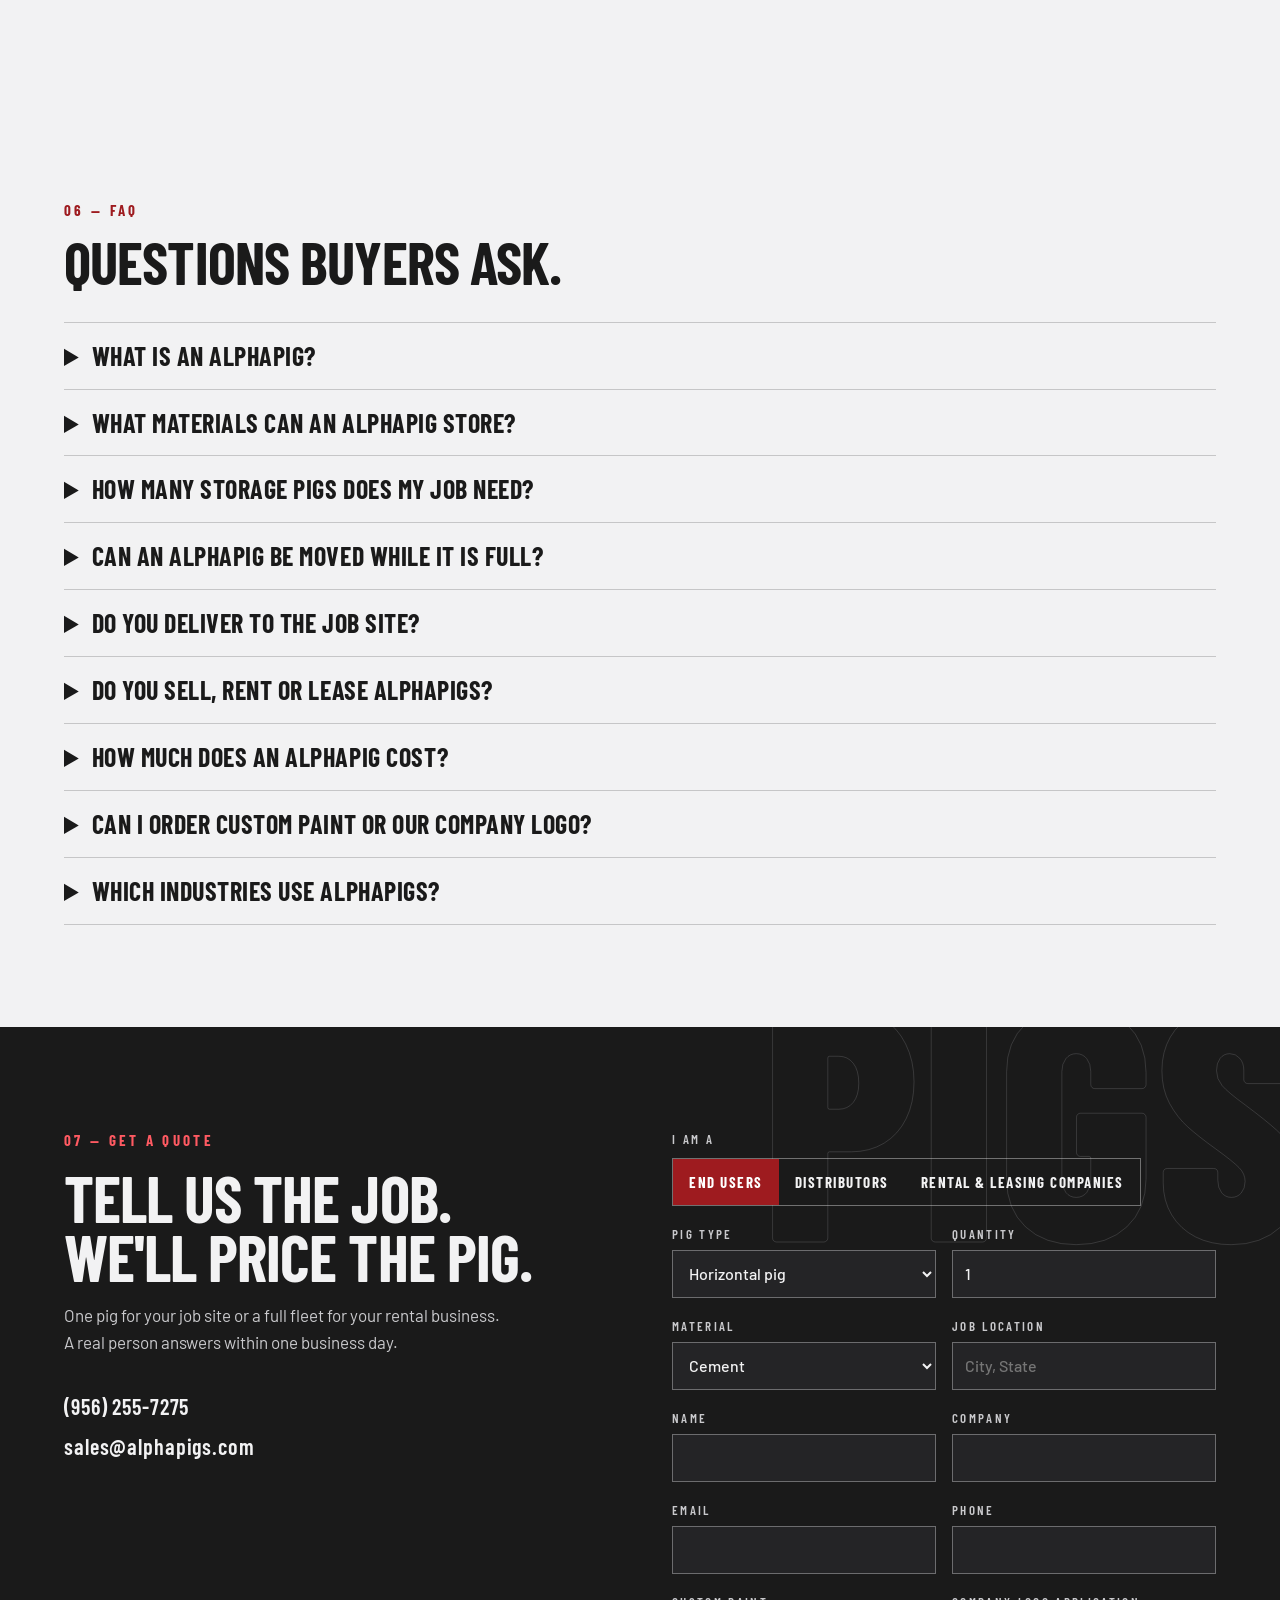
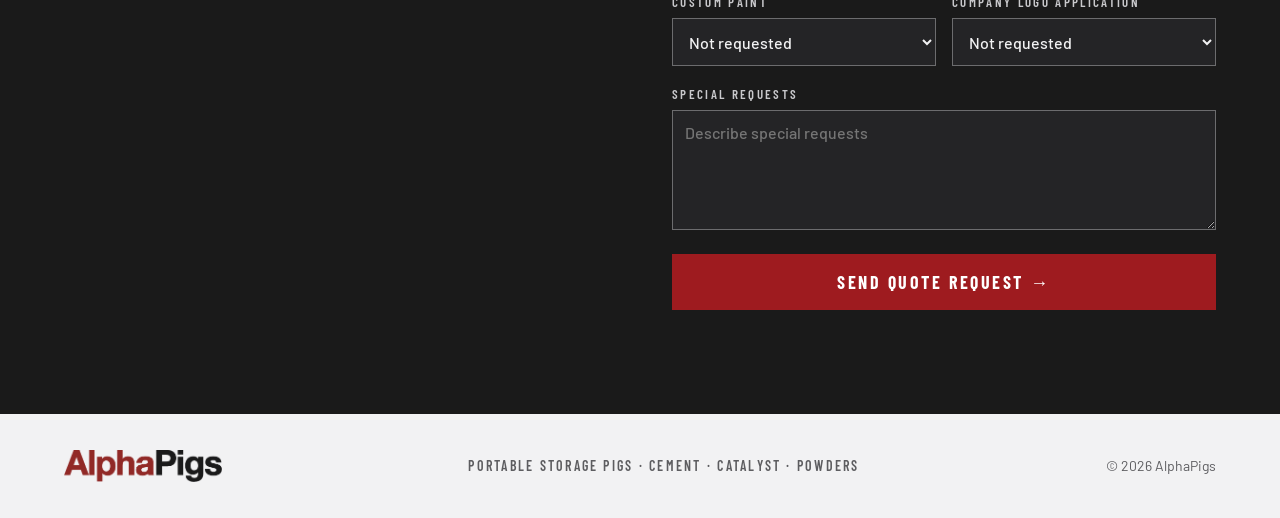
==== commit 082b137e: "Remove the "On the job" section Drop "05 — On the job / Set it. Fill it. Move it." at the owner's re" ====
--- a/index.html
+++ b/index.html
@@ -406,23 +406,10 @@
 <i class="corner tl" data-dc-tpl="239"></i><i class="corner tr" data-dc-tpl="240"></i><i class="corner bl" data-dc-tpl="241"></i><i class="corner br" data-dc-tpl="242"></i>
 </div>
 </section>
-<section data-dc-tpl="243" data-screen-label="How It Works" style="max-width: 1280px; margin: 0px auto; padding: clamp(64px, 8vw, 110px) clamp(20px, 5vw, 72px);">
-<div data-dc-tpl="244" style="display: flex; flex-direction: column; gap: 12px; max-width: 760px; margin-bottom: 44px;">
-<span data-dc-tpl="245" style='font-family: "Barlow Condensed", sans-serif; font-weight: 700; font-size: 15px; letter-spacing: 0.22em; color: rgb(158, 27, 31);'>05 — ON THE JOB</span>
-<h2 data-dc-tpl="246" style='margin: 0px; font-family: "Barlow Condensed", sans-serif; font-weight: 700; font-size: clamp(38px, 4.6vw, 64px); line-height: 0.95; text-transform: uppercase;'>Set it. Fill it. Move it.</h2>
-</div>
-<ol data-dc-tpl="247" style="margin: 0px; padding: 0px; list-style: none; display: grid; grid-template-columns: repeat(auto-fit, minmax(min(100%, 210px), 1fr)); gap: 0px; border-top: 1px solid rgb(26, 26, 26); background: rgba(242, 242, 243, 0.86);">
-<li data-dc-tpl="248" style="padding: 24px 22px 28px 0px; display: flex; flex-direction: column; gap: 8px;"><span data-dc-tpl="249" style='font-family: "Barlow Condensed", sans-serif; font-weight: 800; font-size: 56px; line-height: 1; color: transparent; -webkit-text-stroke: 1.2px rgb(158, 27, 31);'>01</span><h3 data-dc-tpl="250" style='margin: 0px; font-family: "Barlow Condensed", sans-serif; font-weight: 700; font-size: 24px; text-transform: uppercase;'>Deliver</h3><p data-dc-tpl="251" style="margin: 0px; color: rgb(58, 58, 61); line-height: 1.5;">Towed or trucked in and set on a level pad.</p></li>
-<li data-dc-tpl="252" style="padding: 24px 22px 28px; border-left: 1px solid rgba(26, 26, 26, 0.18); display: flex; flex-direction: column; gap: 8px;"><span data-dc-tpl="253" style='font-family: "Barlow Condensed", sans-serif; font-weight: 800; font-size: 56px; line-height: 1; color: transparent; -webkit-text-stroke: 1.2px rgb(158, 27, 31);'>02</span><h3 data-dc-tpl="254" style='margin: 0px; font-family: "Barlow Condensed", sans-serif; font-weight: 700; font-size: 24px; text-transform: uppercase;'>Fill</h3><p data-dc-tpl="255" style="margin: 0px; color: rgb(58, 58, 61); line-height: 1.5;">Blown in pneumatically straight from a bulk tanker.</p></li>
-<li data-dc-tpl="256" style="padding: 24px 22px 28px; border-left: 1px solid rgba(26, 26, 26, 0.18); display: flex; flex-direction: column; gap: 8px;"><span data-dc-tpl="257" style='font-family: "Barlow Condensed", sans-serif; font-weight: 800; font-size: 56px; line-height: 1; color: transparent; -webkit-text-stroke: 1.2px rgb(158, 27, 31);'>03</span><h3 data-dc-tpl="258" style='margin: 0px; font-family: "Barlow Condensed", sans-serif; font-weight: 700; font-size: 24px; text-transform: uppercase;'>Store</h3><p data-dc-tpl="259" style="margin: 0px; color: rgb(58, 58, 61); line-height: 1.5;">Product stays sealed and dry until you need it.</p></li>
-<li data-dc-tpl="260" style="padding: 24px 22px 28px; border-left: 1px solid rgba(26, 26, 26, 0.18); display: flex; flex-direction: column; gap: 8px;"><span data-dc-tpl="261" style='font-family: "Barlow Condensed", sans-serif; font-weight: 800; font-size: 56px; line-height: 1; color: transparent; -webkit-text-stroke: 1.2px rgb(158, 27, 31);'>04</span><h3 data-dc-tpl="262" style='margin: 0px; font-family: "Barlow Condensed", sans-serif; font-weight: 700; font-size: 24px; text-transform: uppercase;'>Discharge</h3><p data-dc-tpl="263" style="margin: 0px; color: rgb(58, 58, 61); line-height: 1.5;">Feed mixers, plants or trucks on demand.</p></li>
-<li data-dc-tpl="264" style="padding: 24px 22px 28px; border-left: 1px solid rgba(26, 26, 26, 0.18); display: flex; flex-direction: column; gap: 8px;"><span data-dc-tpl="265" style='font-family: "Barlow Condensed", sans-serif; font-weight: 800; font-size: 56px; line-height: 1; color: transparent; -webkit-text-stroke: 1.2px rgb(158, 27, 31);'>05</span><h3 data-dc-tpl="266" style='margin: 0px; font-family: "Barlow Condensed", sans-serif; font-weight: 700; font-size: 24px; text-transform: uppercase;'>Move</h3><p data-dc-tpl="267" style="margin: 0px; color: rgb(58, 58, 61); line-height: 1.5;">Empty it, hitch it, take it to the next job.</p></li>
-</ol>
-</section>
 <section data-dc-tpl="268" data-screen-label="Specs" id="specs" style="max-width: 1280px; margin: 0px auto; padding: clamp(64px, 8vw, 110px) clamp(20px, 5vw, 72px);">
 <div data-dc-tpl="269" style="display: grid; grid-template-columns: repeat(auto-fit, minmax(min(100%, 360px), 1fr)); gap: clamp(28px, 4vw, 60px); align-items: start;">
 <div data-dc-tpl="270" style="display: flex; flex-direction: column; gap: 14px; position: sticky; top: 100px;">
-<span data-dc-tpl="271" style='font-family: "Barlow Condensed", sans-serif; font-weight: 700; font-size: 15px; letter-spacing: 0.22em; color: rgb(158, 27, 31);'>06 — SPEC SHEET</span>
+<span data-dc-tpl="271" style='font-family: "Barlow Condensed", sans-serif; font-weight: 700; font-size: 15px; letter-spacing: 0.22em; color: rgb(158, 27, 31);'>05 — SPEC SHEET</span>
 <h2 data-dc-tpl="272" style='margin: 0px; font-family: "Barlow Condensed", sans-serif; font-weight: 700; font-size: clamp(38px, 4.6vw, 64px); line-height: 0.95; text-transform: uppercase;'>AP-4100 at a glance.</h2>
 <p data-dc-tpl="273" style="margin: 0px; color: rgb(58, 58, 61); font-size: 17px; line-height: 1.55; background: rgba(242, 242, 243, 0.8);">Full drawings, options and a printable spec sheet come with every quote.</p>
 <a class="scp2" data-dc-tpl="274" href="#quote" style='align-self: flex-start; display: inline-flex; align-items: center; min-height: 48px; padding: 0px 22px; border: 1px solid rgb(26, 26, 26); color: rgb(26, 26, 26); background: rgba(242, 242, 243, 0.8); font-family: "Barlow Condensed", sans-serif; font-weight: 700; font-size: 16px; letter-spacing: 0.12em; text-transform: uppercase;'>Request spec sheet</a>
@@ -457,7 +444,7 @@
 </section>
 <section data-screen-label="FAQ" id="faq" style="max-width: 1280px; margin: 0px auto; padding: clamp(64px, 8vw, 110px) clamp(20px, 5vw, 72px);">
 <div style="display: flex; flex-direction: column; gap: 12px; max-width: 760px; margin-bottom: 32px;">
-<span style='font-family: "Barlow Condensed", sans-serif; font-weight: 700; font-size: 15px; letter-spacing: 0.22em; color: rgb(158, 27, 31);'>07 — FAQ</span>
+<span style='font-family: "Barlow Condensed", sans-serif; font-weight: 700; font-size: 15px; letter-spacing: 0.22em; color: rgb(158, 27, 31);'>06 — FAQ</span>
 <h2 style='margin: 0px; font-family: "Barlow Condensed", sans-serif; font-weight: 700; font-size: clamp(38px, 4.6vw, 64px); line-height: 0.95; text-transform: uppercase; text-wrap: balance;'>Questions buyers ask.</h2>
 </div>
 <div style="border-bottom: 1px solid rgba(26, 26, 26, 0.2);">
@@ -476,7 +463,7 @@
 <div aria-hidden="true" data-dc-tpl="325" style='position: absolute; right: -2vw; top: -4vw; font-family: "Barlow Condensed", sans-serif; font-weight: 800; font-size: clamp(180px, 26vw, 420px); line-height: 0.8; color: transparent; -webkit-text-stroke: 1px rgba(242, 242, 243, 0.14); pointer-events: none;'>PIGS</div>
 <div data-dc-tpl="326" style="position: relative; max-width: 1280px; margin: 0px auto; padding: clamp(64px, 8vw, 110px) clamp(20px, 5vw, 72px); display: grid; grid-template-columns: repeat(auto-fit, minmax(min(100%, 380px), 1fr)); gap: clamp(32px, 5vw, 72px);">
 <div data-dc-tpl="327" style="display: flex; flex-direction: column; gap: 16px;">
-<span data-dc-tpl="328" style='font-family: "Barlow Condensed", sans-serif; font-weight: 700; font-size: 15px; letter-spacing: 0.22em; color: rgb(255, 90, 98);'>08 — GET A QUOTE</span>
+<span data-dc-tpl="328" style='font-family: "Barlow Condensed", sans-serif; font-weight: 700; font-size: 15px; letter-spacing: 0.22em; color: rgb(255, 90, 98);'>07 — GET A QUOTE</span>
 <h2 data-dc-tpl="329" style='margin: 0px; font-family: "Barlow Condensed", sans-serif; font-weight: 700; font-size: clamp(40px, 5vw, 72px); line-height: 0.92; text-transform: uppercase; text-wrap: balance;'>Tell us the job. We'll price the pig.</h2>
 <p data-dc-tpl="330" style="margin: 0px; color: rgb(201, 201, 204); font-size: 17px; line-height: 1.55; max-width: 440px;">One pig for your job site or a full fleet for your rental business. A real person answers within one business day.</p>
 <div data-dc-tpl="331" style='margin-top: 18px; display: flex; flex-direction: column; gap: 6px; font-family: "Barlow Condensed", sans-serif; font-weight: 600; font-size: 22px; letter-spacing: 0.04em;'>
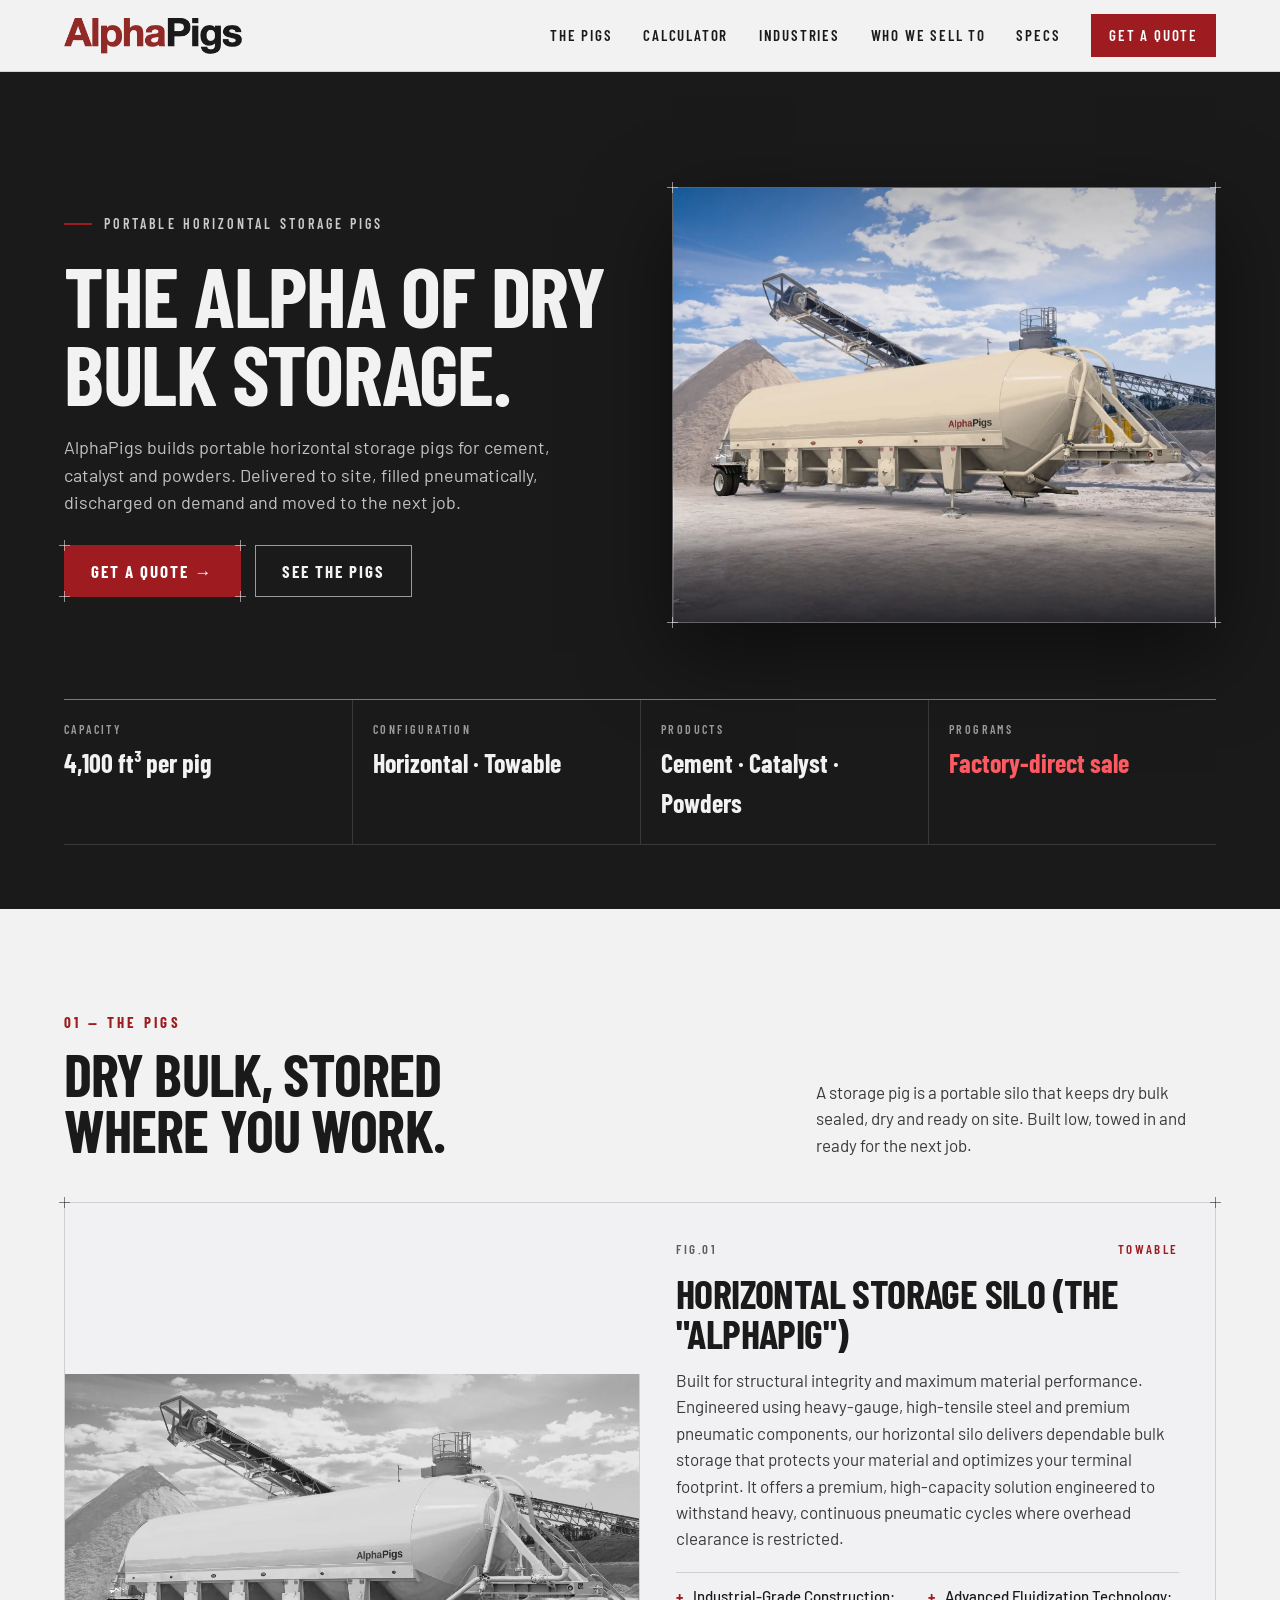
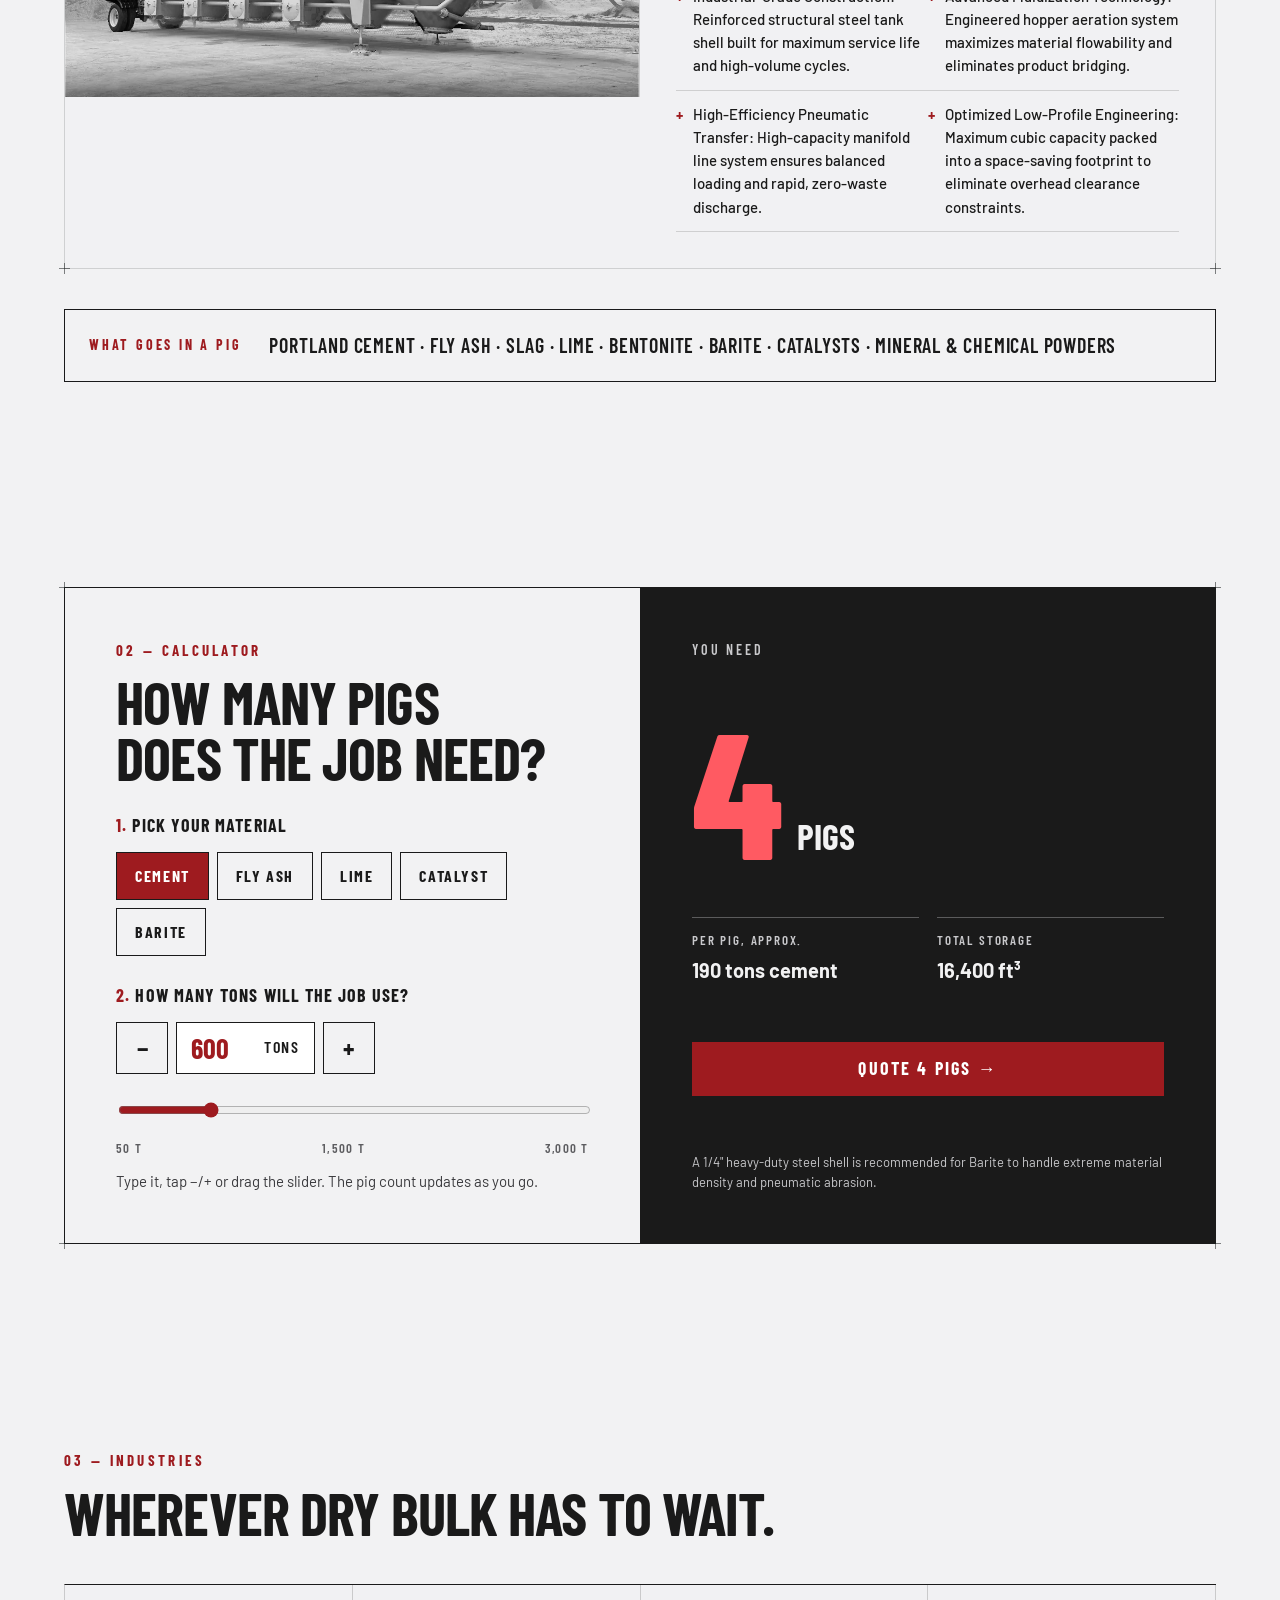
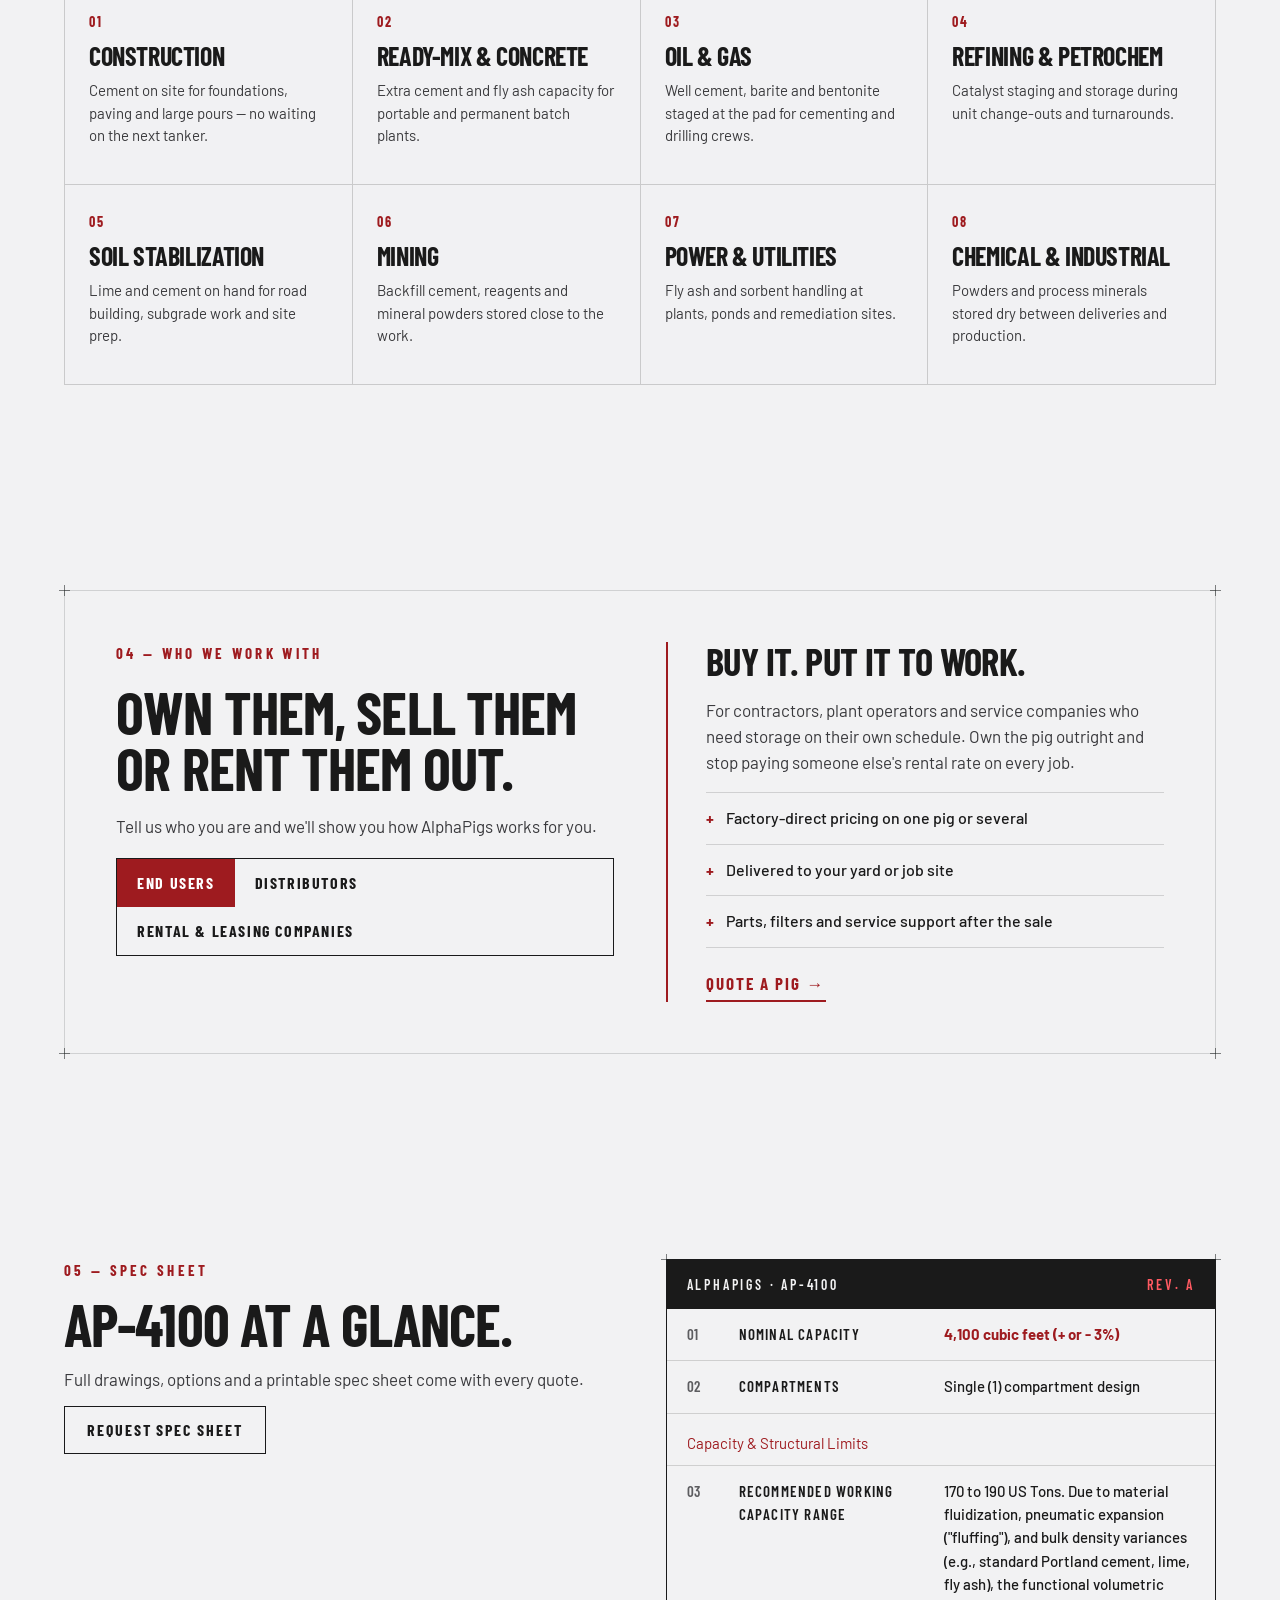
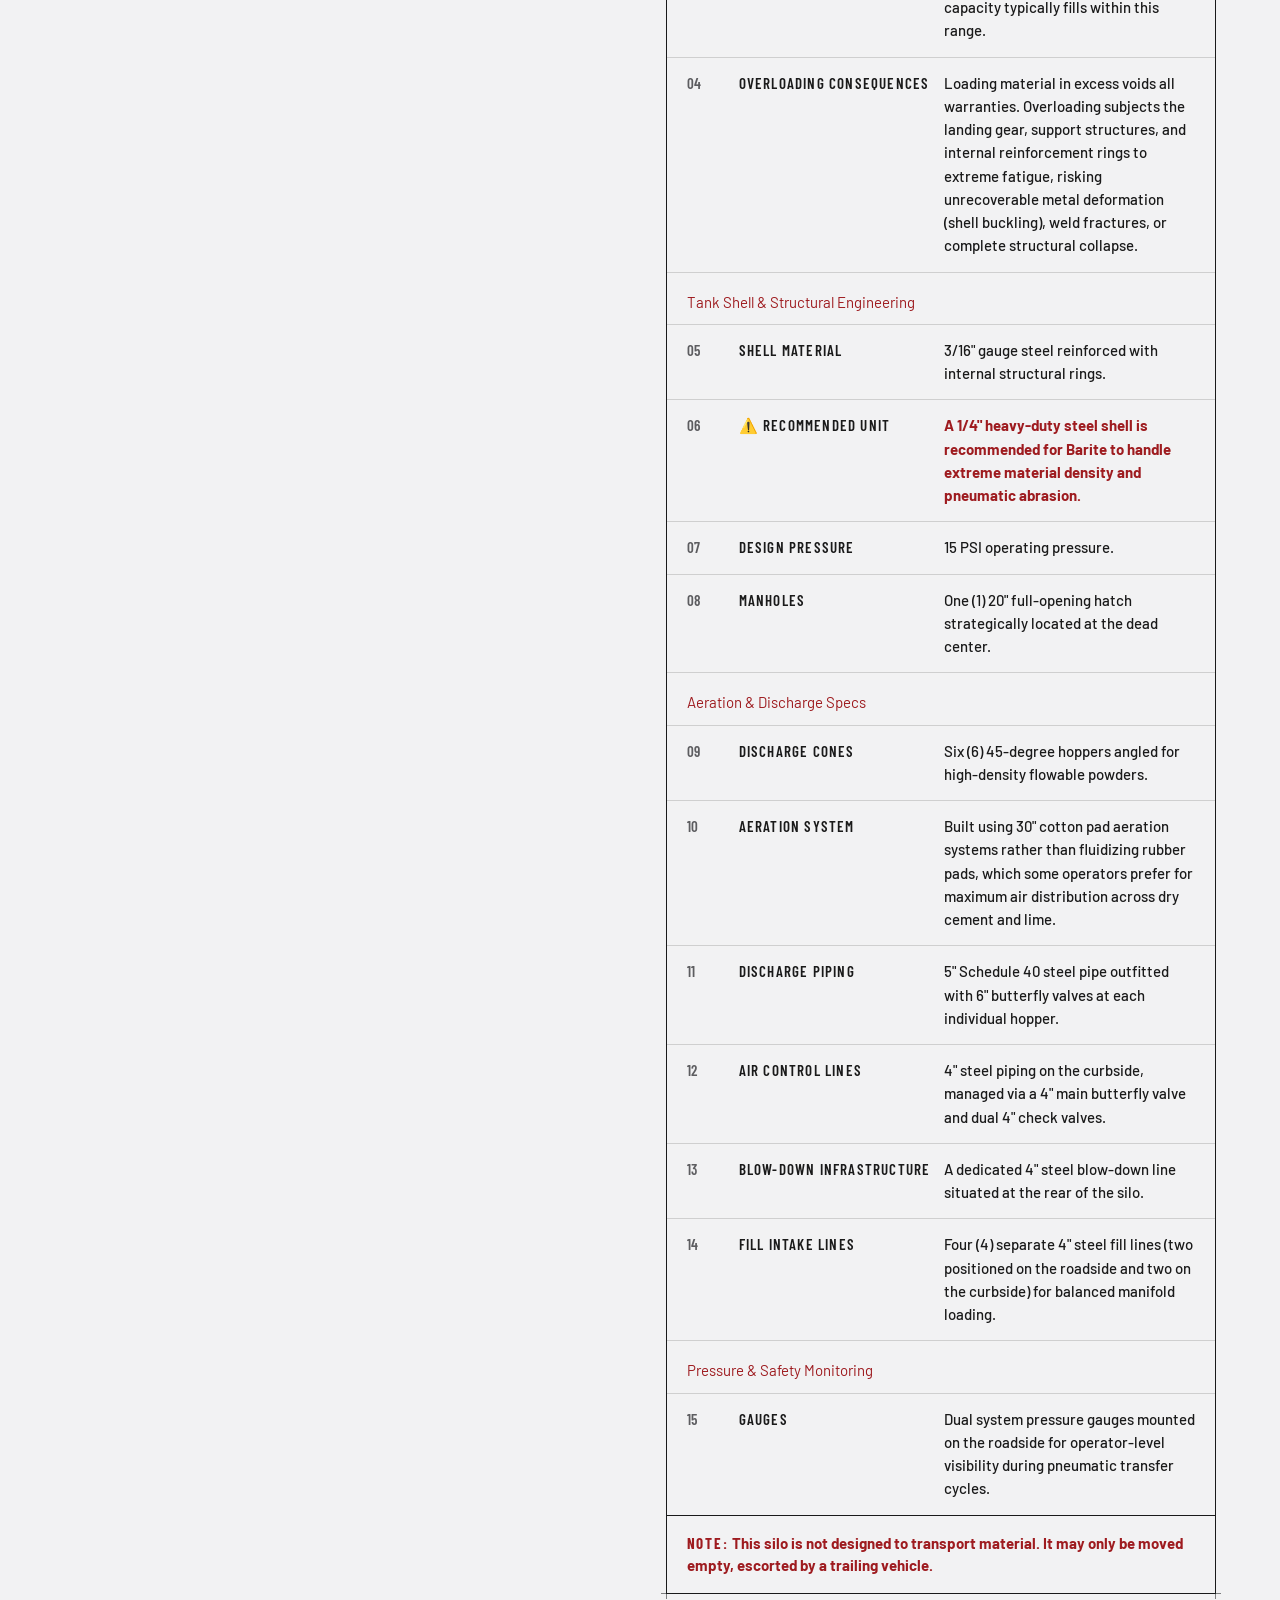
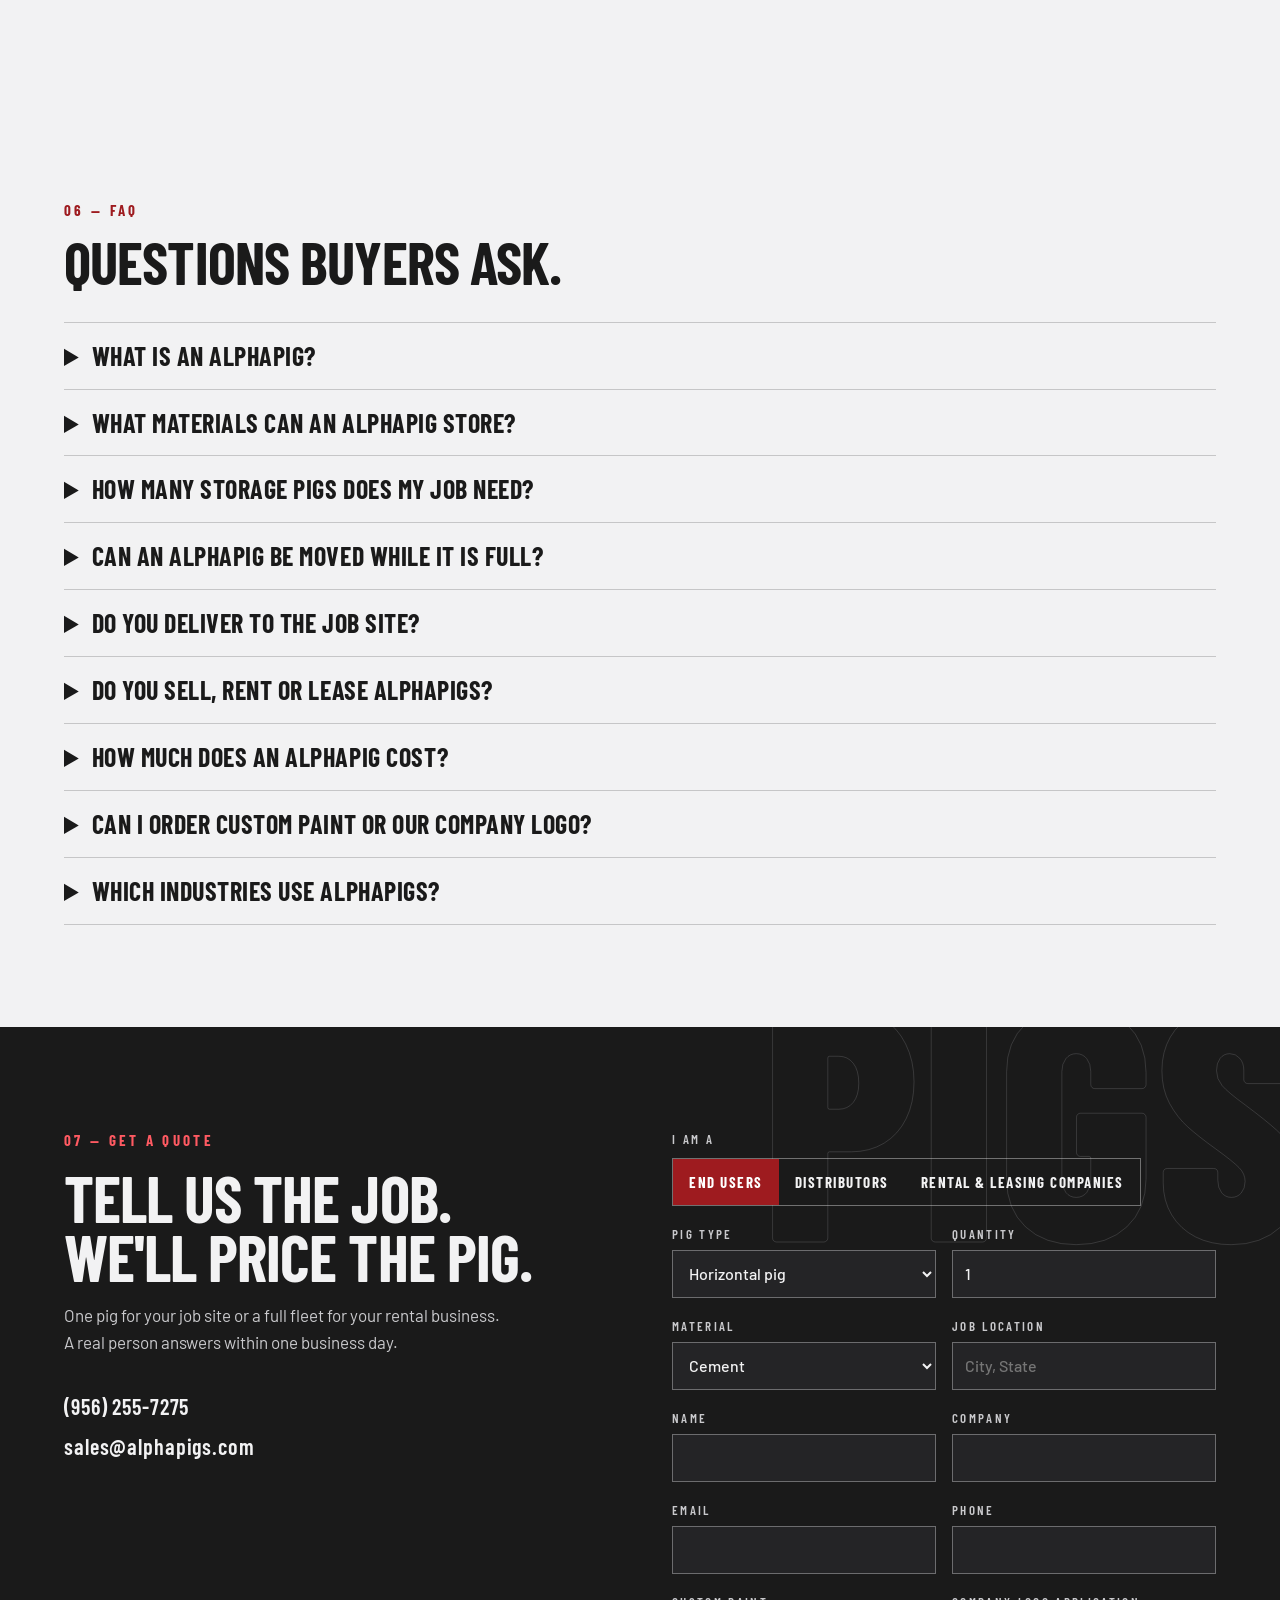
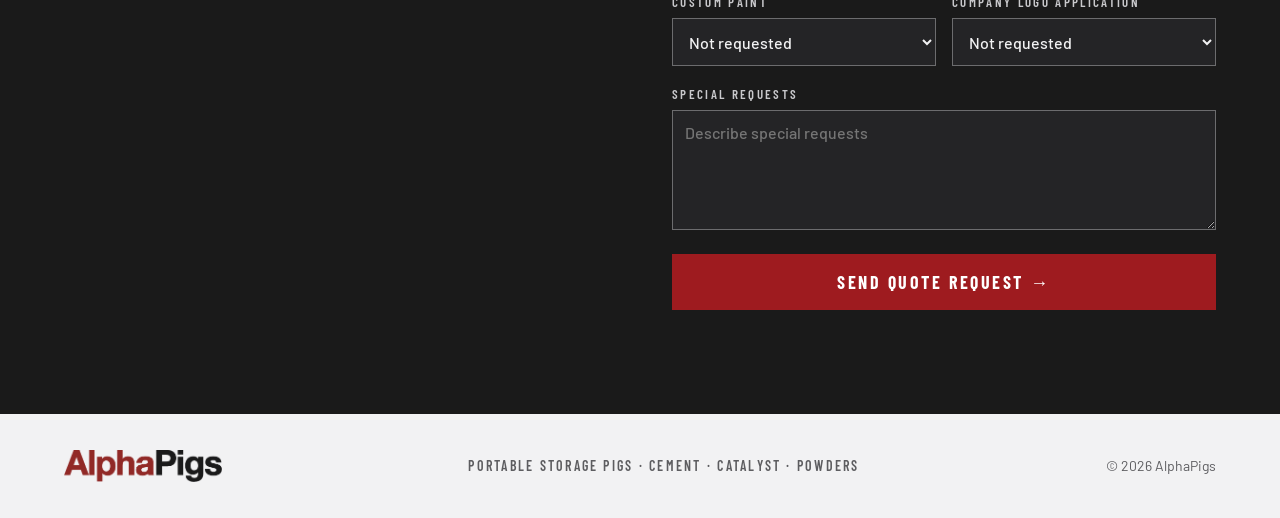
==== commit bbf042c3: "Hero: plain black background Remove the red glow and the grid from the hero; keep a solid #1A1A1A ba" ====
--- a/index.html
+++ b/index.html
@@ -140,7 +140,7 @@
           "name": "Do you deliver to the job site?",
           "acceptedAnswer": {
             "@type": "Answer",
-            "text": "Yes. AlphaPigs are delivered to your site, towed or trucked in and set on a level pad. Include the job location in your quote request."
+            "text": "Yes. We deliver to your door, at your yard or job site. The pig stands on screw-jack legs that adjust to different heights, so it can be leveled where it sits. Include the job location in your quote request."
           }
         },
         {
@@ -260,7 +260,7 @@
 </nav>
 </div>
 </header>
-<div id="hero-band" style="position: relative; color: rgb(242, 242, 243); --color-text: rgb(242, 242, 243); background-color: rgb(26, 26, 26); background-image: radial-gradient(ellipse 60% 70% at 88% 12%, rgba(158, 27, 31, 0.45), transparent 70%), radial-gradient(ellipse 45% 55% at 0% 100%, rgba(158, 27, 31, 0.16), transparent 70%), linear-gradient(rgba(242, 242, 243, 0.045) 1px, transparent 1px), linear-gradient(90deg, rgba(242, 242, 243, 0.045) 1px, transparent 1px), linear-gradient(165deg, rgb(18, 18, 19) 0%, rgb(29, 29, 31) 50%, rgb(42, 42, 45) 100%); background-size: auto, auto, 80px 80px, 80px 80px, auto;">
+<div id="hero-band" style="position: relative; color: rgb(242, 242, 243); --color-text: rgb(242, 242, 243); background-color: rgb(26, 26, 26);">
 <section data-dc-tpl="71" data-screen-label="Hero" id="top" style="max-width: 1280px; margin: 0px auto; padding: clamp(56px, 9vw, 120px) clamp(20px, 5vw, 72px) clamp(40px, 5vw, 72px);">
 <div data-dc-tpl="72" style="display: grid; grid-template-columns: repeat(auto-fit, minmax(min(100%, 420px), 1fr)); gap: clamp(36px, 5vw, 64px); align-items: center;">
 <div data-dc-tpl="73" style="display: flex; flex-direction: column; gap: 22px;">
@@ -452,7 +452,7 @@
 <details style="border-top: 1px solid rgba(26, 26, 26, 0.2); padding: 18px 0;"><summary style='cursor: pointer; list-style-position: inside; font-family: "Barlow Condensed", sans-serif; font-weight: 700; font-size: clamp(20px, 2.2vw, 26px); letter-spacing: 0.02em; text-transform: uppercase; line-height: 1.15;'>What materials can an AlphaPig store?</summary><p style="margin: 12px 0 0; max-width: 760px; color: rgb(58, 58, 61); line-height: 1.6;">Portland cement, fly ash, slag, lime, bentonite, barite, catalysts, and mineral and chemical powders.</p></details>
 <details style="border-top: 1px solid rgba(26, 26, 26, 0.2); padding: 18px 0;"><summary style='cursor: pointer; list-style-position: inside; font-family: "Barlow Condensed", sans-serif; font-weight: 700; font-size: clamp(20px, 2.2vw, 26px); letter-spacing: 0.02em; text-transform: uppercase; line-height: 1.15;'>How many storage pigs does my job need?</summary><p style="margin: 12px 0 0; max-width: 760px; color: rgb(58, 58, 61); line-height: 1.6;">Use the pig calculator on this page: choose the material, enter the tons on the job, and it estimates how many pigs you need and the total storage. The result is a preliminary estimate. Our team confirms the final sizing with your quote.</p></details>
 <details style="border-top: 1px solid rgba(26, 26, 26, 0.2); padding: 18px 0;"><summary style='cursor: pointer; list-style-position: inside; font-family: "Barlow Condensed", sans-serif; font-weight: 700; font-size: clamp(20px, 2.2vw, 26px); letter-spacing: 0.02em; text-transform: uppercase; line-height: 1.15;'>Can an AlphaPig be moved while it is full?</summary><p style="margin: 12px 0 0; max-width: 760px; color: rgb(58, 58, 61); line-height: 1.6;">No. The pig is not designed to transport material. It may only be moved empty, escorted by a trailing vehicle.</p></details>
-<details style="border-top: 1px solid rgba(26, 26, 26, 0.2); padding: 18px 0;"><summary style='cursor: pointer; list-style-position: inside; font-family: "Barlow Condensed", sans-serif; font-weight: 700; font-size: clamp(20px, 2.2vw, 26px); letter-spacing: 0.02em; text-transform: uppercase; line-height: 1.15;'>Do you deliver to the job site?</summary><p style="margin: 12px 0 0; max-width: 760px; color: rgb(58, 58, 61); line-height: 1.6;">Yes. AlphaPigs are delivered to your site, towed or trucked in and set on a level pad. Include the job location in your quote request.</p></details>
+<details style="border-top: 1px solid rgba(26, 26, 26, 0.2); padding: 18px 0;"><summary style='cursor: pointer; list-style-position: inside; font-family: "Barlow Condensed", sans-serif; font-weight: 700; font-size: clamp(20px, 2.2vw, 26px); letter-spacing: 0.02em; text-transform: uppercase; line-height: 1.15;'>Do you deliver to the job site?</summary><p style="margin: 12px 0 0; max-width: 760px; color: rgb(58, 58, 61); line-height: 1.6;">Yes. We deliver to your door, at your yard or job site. The pig stands on screw-jack legs that adjust to different heights, so it can be leveled where it sits. Include the job location in your quote request.</p></details>
 <details style="border-top: 1px solid rgba(26, 26, 26, 0.2); padding: 18px 0;"><summary style='cursor: pointer; list-style-position: inside; font-family: "Barlow Condensed", sans-serif; font-weight: 700; font-size: clamp(20px, 2.2vw, 26px); letter-spacing: 0.02em; text-transform: uppercase; line-height: 1.15;'>Do you sell, rent or lease AlphaPigs?</summary><p style="margin: 12px 0 0; max-width: 760px; color: rgb(58, 58, 61); line-height: 1.6;">AlphaPigs sells only, factory-direct. We sell to end users, distributors, and rental and leasing companies that rent pigs out to their own customers. AlphaPigs does not rent or lease units itself.</p></details>
 <details style="border-top: 1px solid rgba(26, 26, 26, 0.2); padding: 18px 0;"><summary style='cursor: pointer; list-style-position: inside; font-family: "Barlow Condensed", sans-serif; font-weight: 700; font-size: clamp(20px, 2.2vw, 26px); letter-spacing: 0.02em; text-transform: uppercase; line-height: 1.15;'>How much does an AlphaPig cost?</summary><p style="margin: 12px 0 0; max-width: 760px; color: rgb(58, 58, 61); line-height: 1.6;">We quote each order. Send your job details through the quote form or email sales@alphapigs.com, and a real person answers within one business day.</p></details>
 <details style="border-top: 1px solid rgba(26, 26, 26, 0.2); padding: 18px 0;"><summary style='cursor: pointer; list-style-position: inside; font-family: "Barlow Condensed", sans-serif; font-weight: 700; font-size: clamp(20px, 2.2vw, 26px); letter-spacing: 0.02em; text-transform: uppercase; line-height: 1.15;'>Can I order custom paint or our company logo?</summary><p style="margin: 12px 0 0; max-width: 760px; color: rgb(58, 58, 61); line-height: 1.6;">Yes. You can request custom paint and your company logo on the quote form, and our team confirms the options with your quote.</p></details>
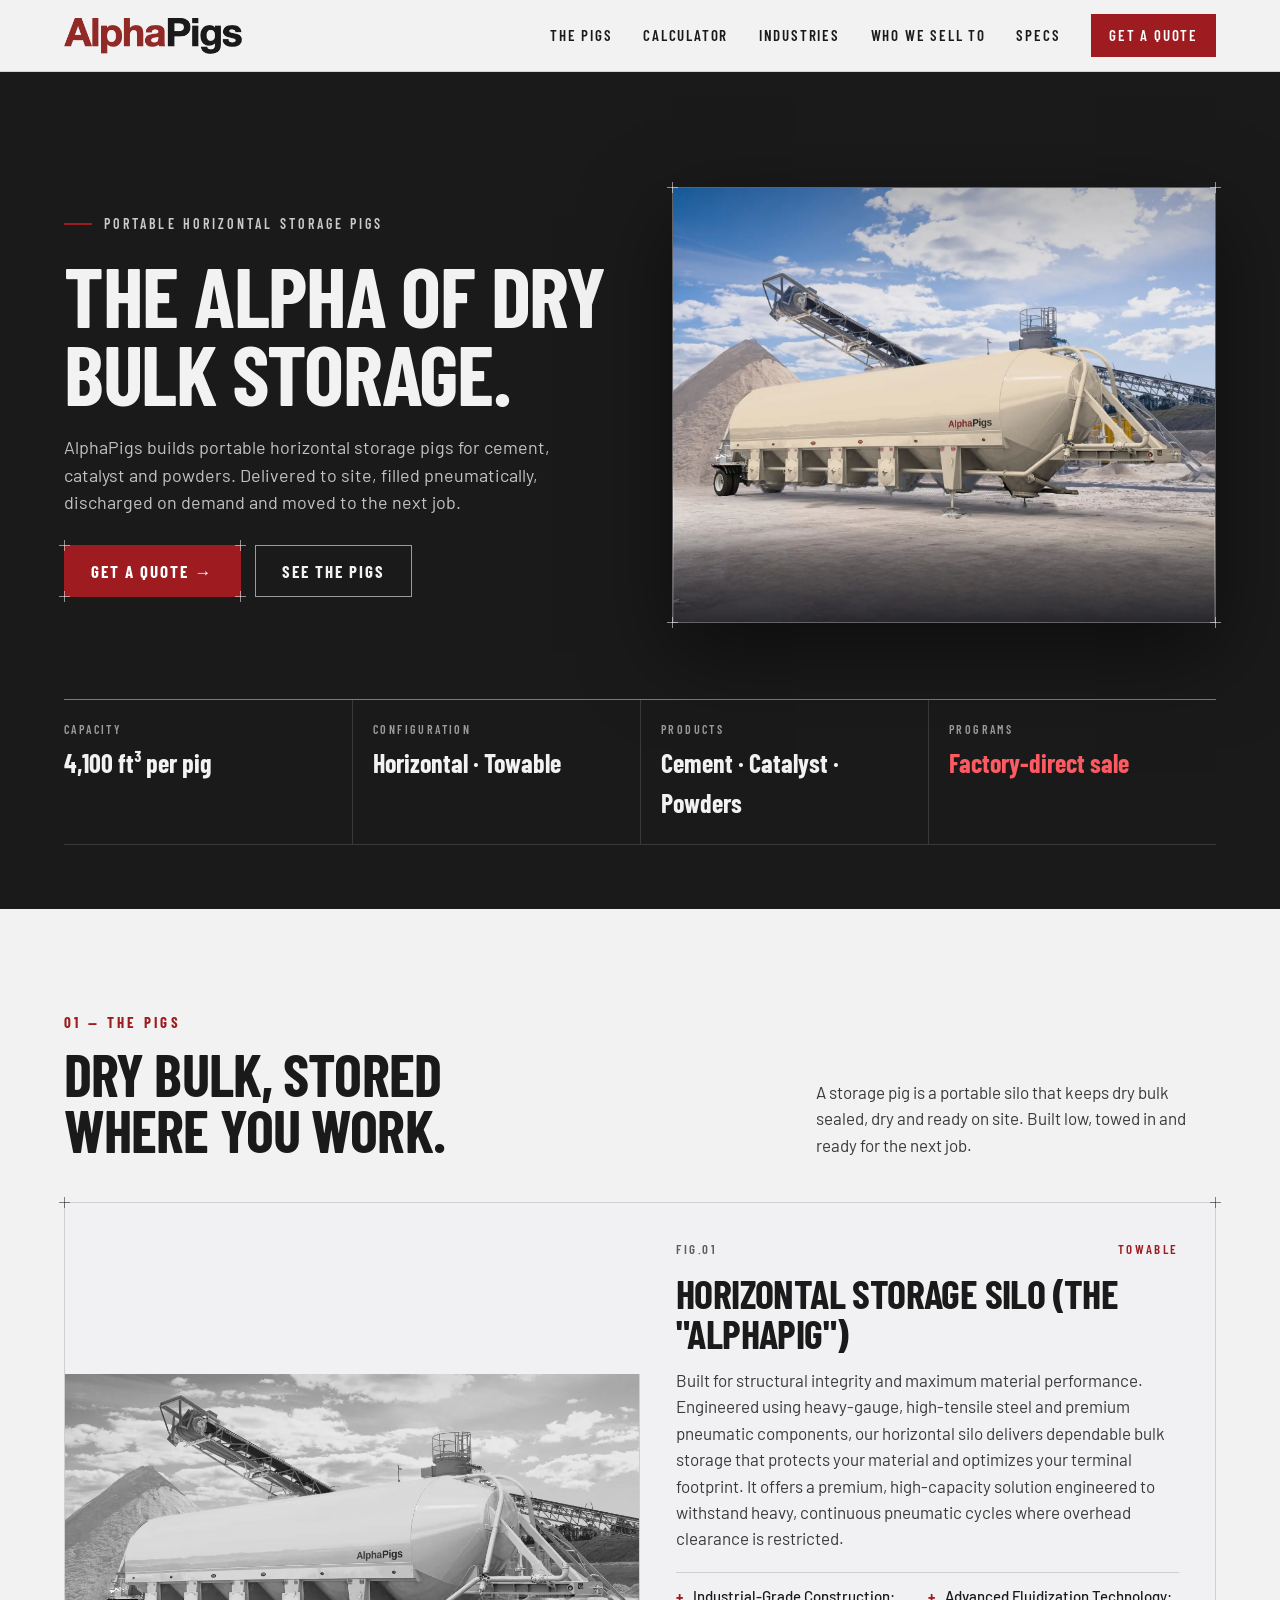
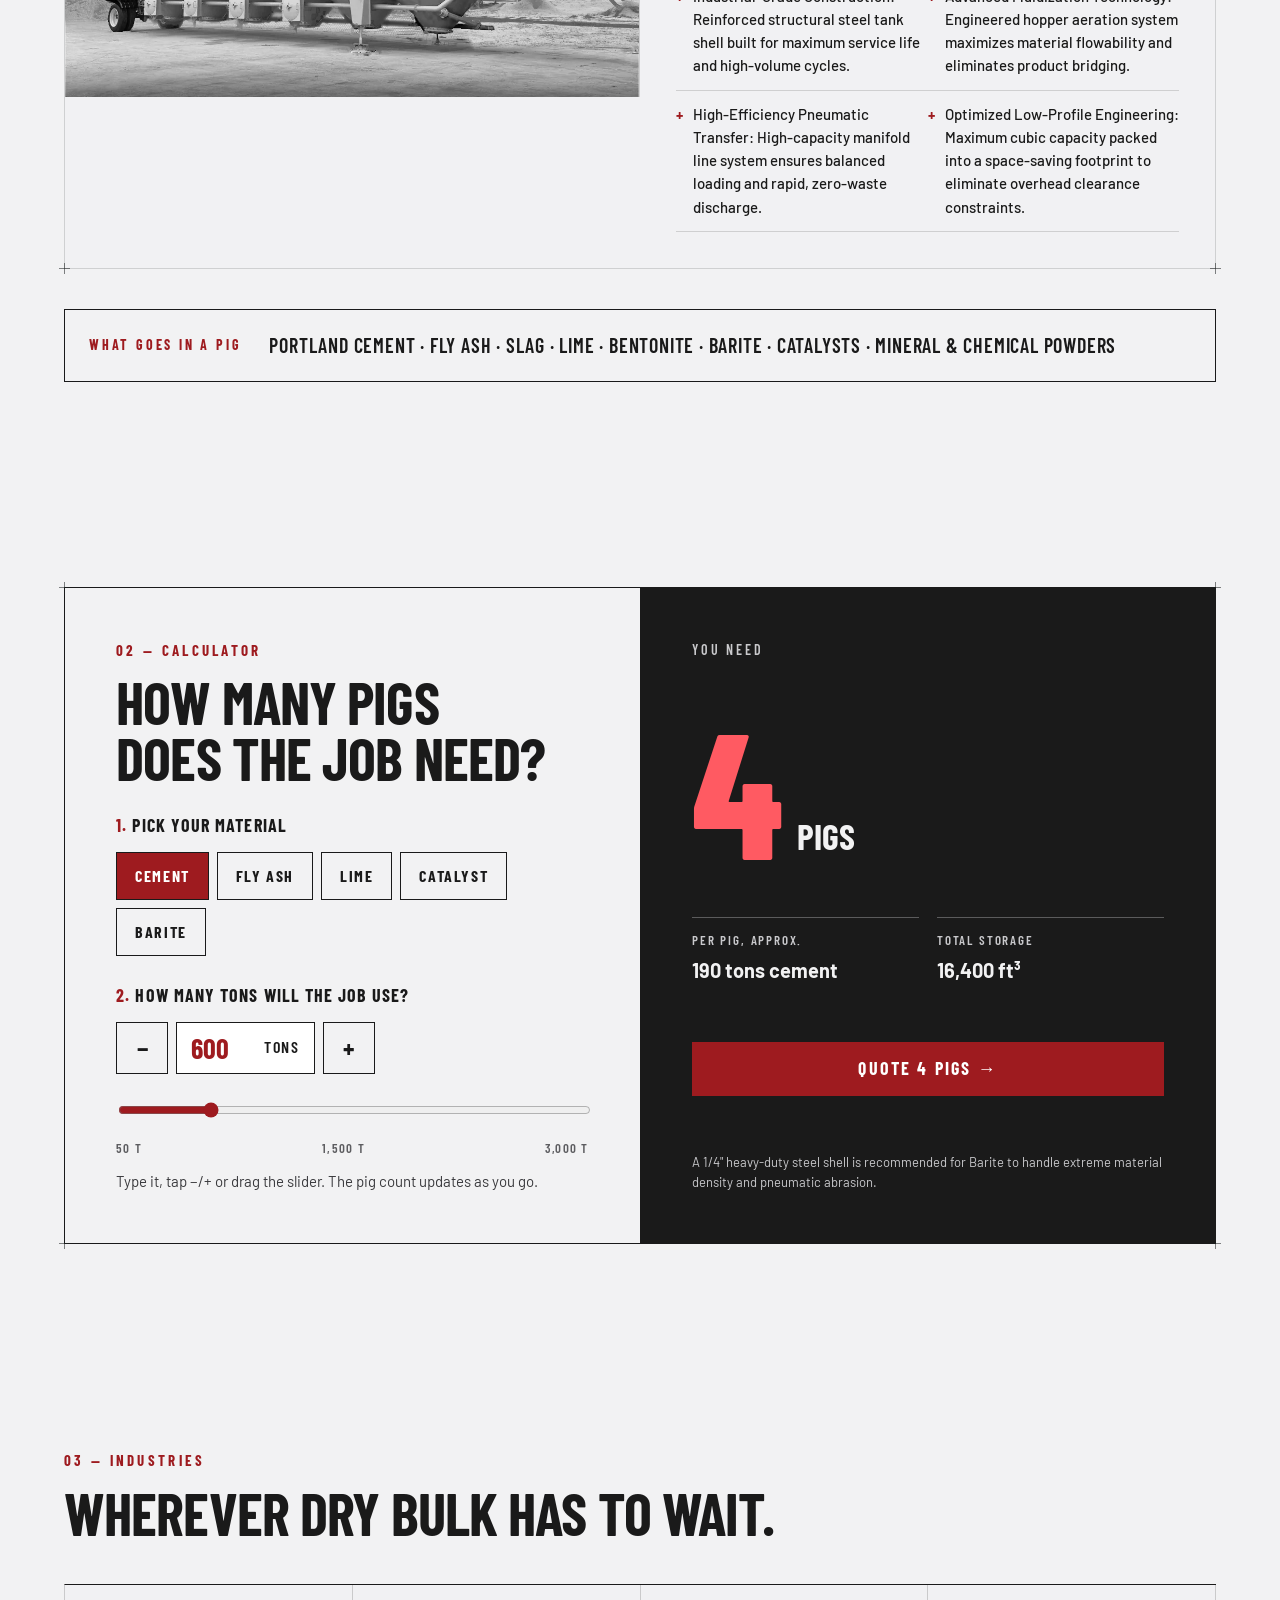
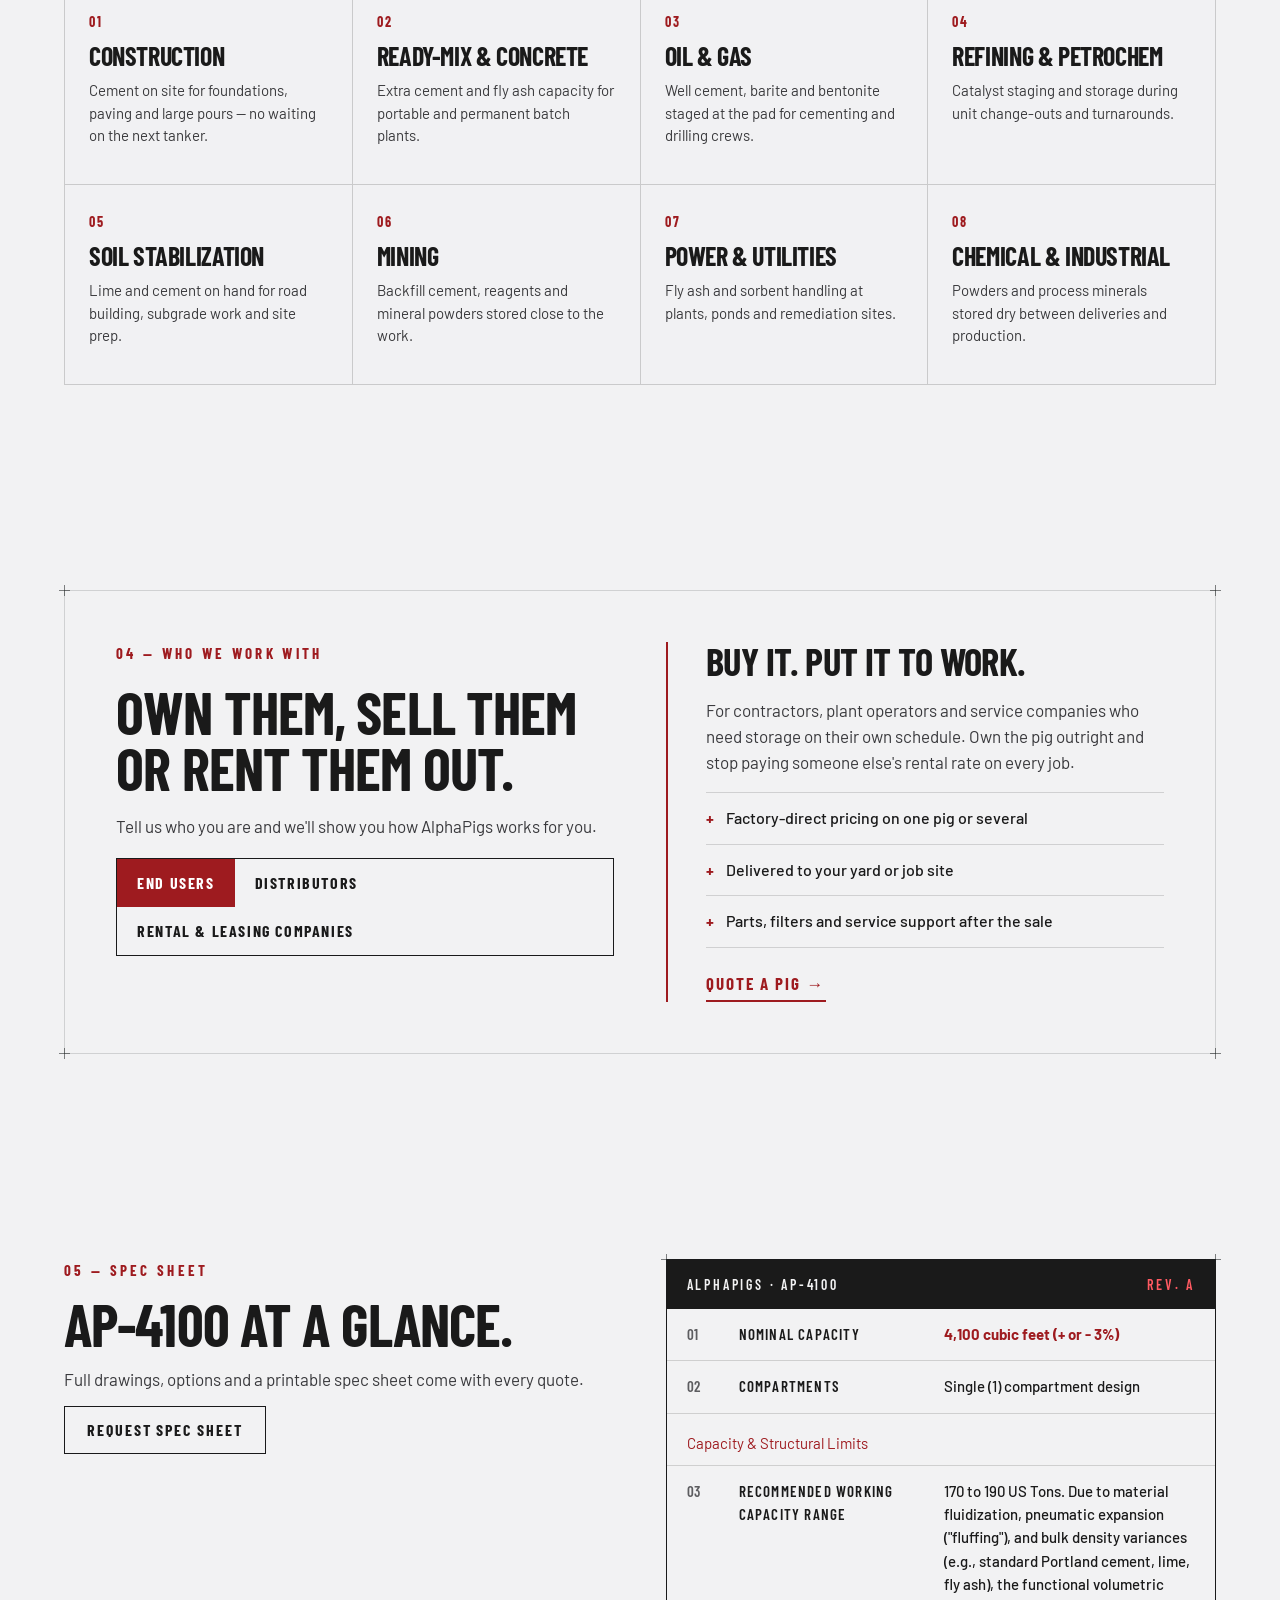
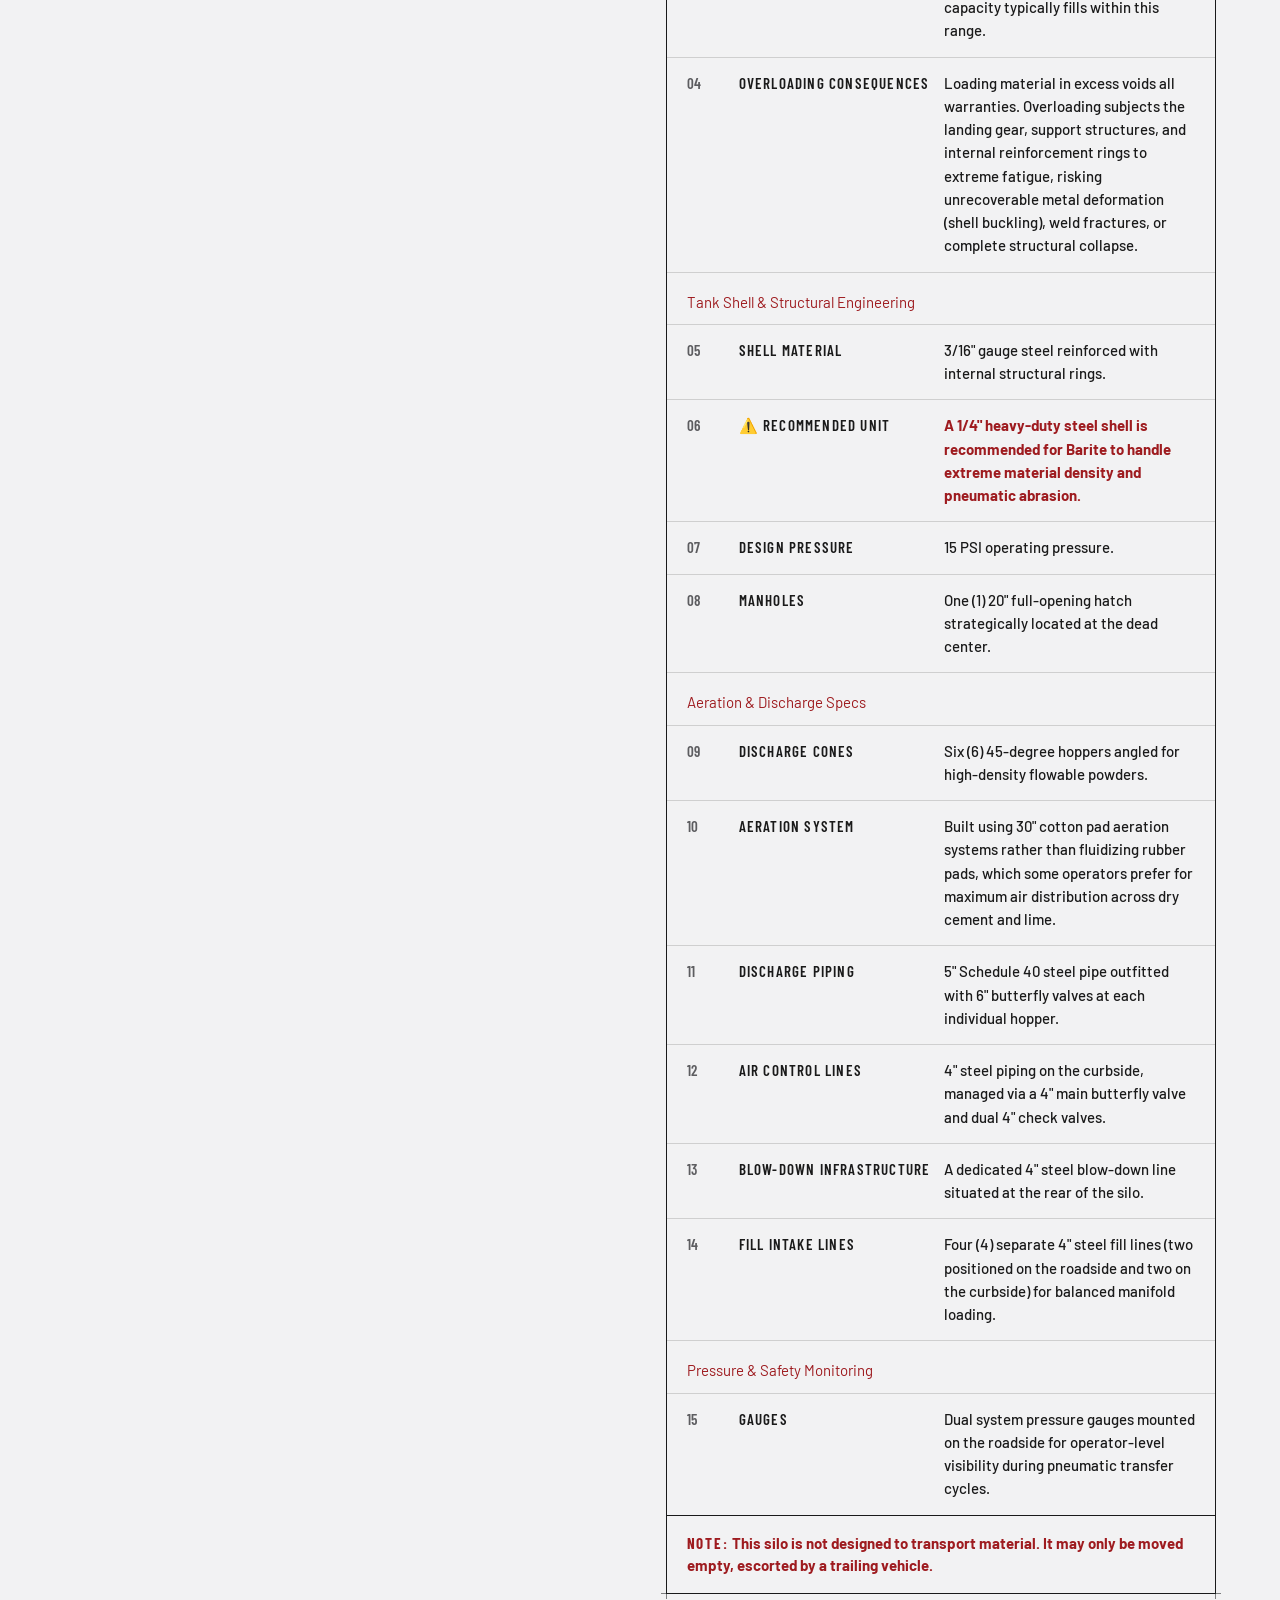
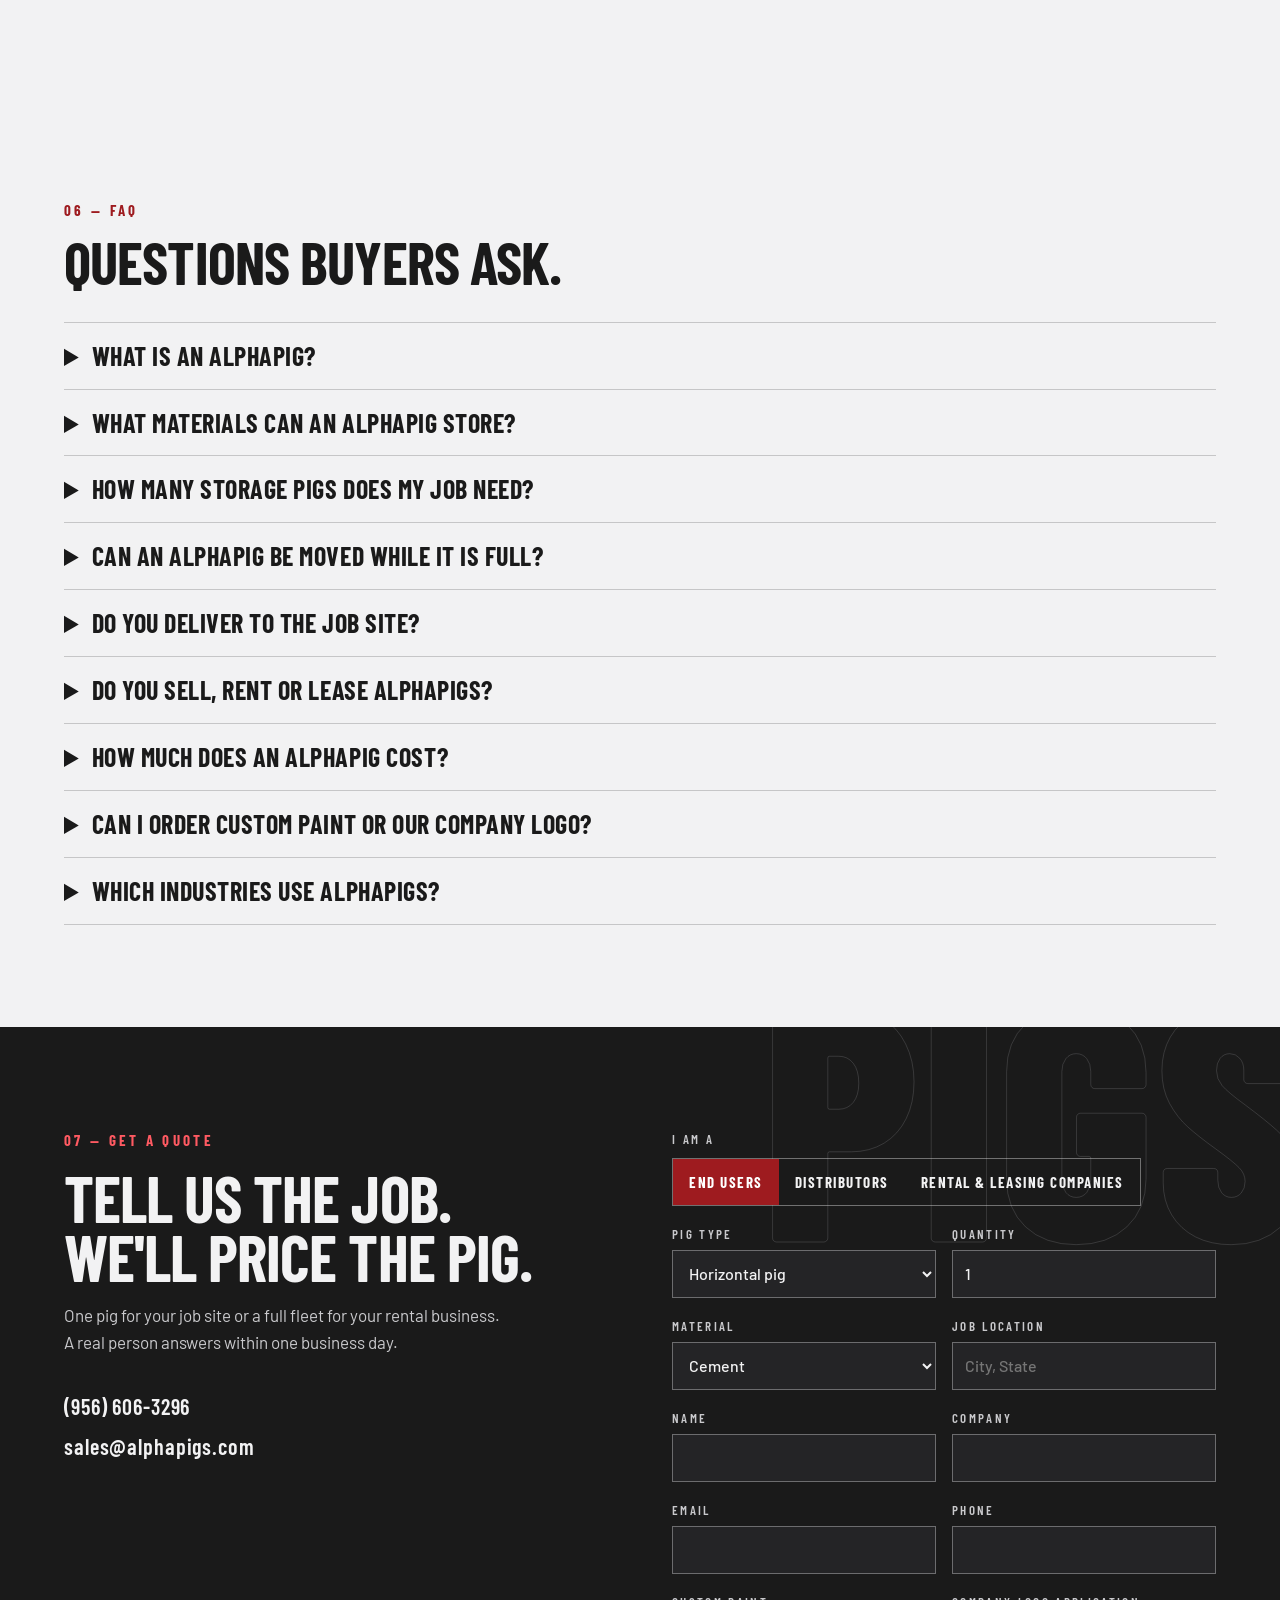
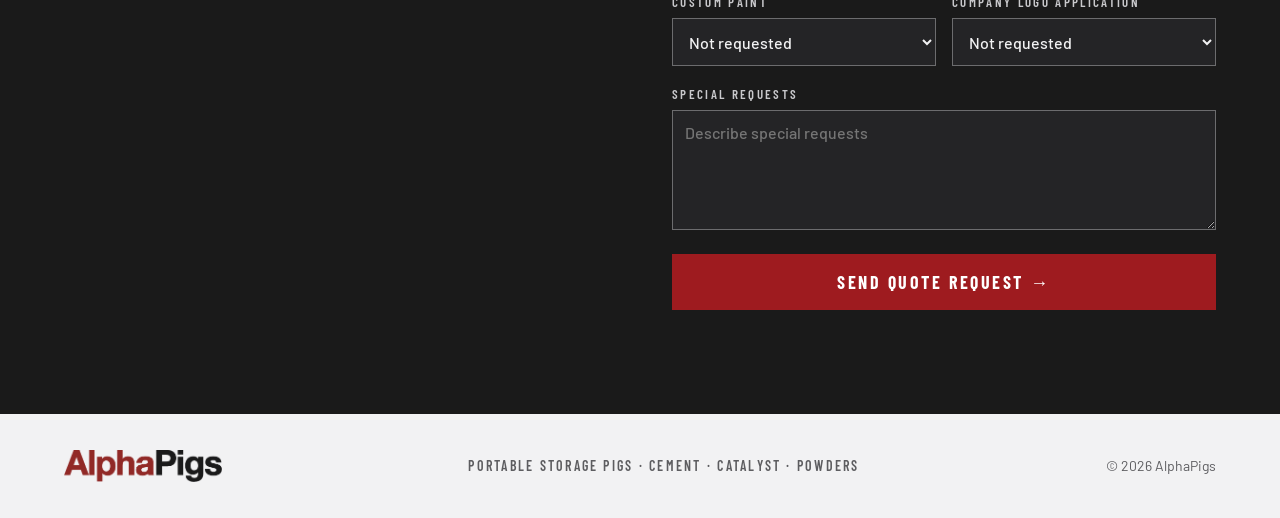
==== commit 75756b52: "Restore (956) 606-3296 as the site phone The Twilio number now forwards to the owner's phone (the ea" ====
--- a/index.html
+++ b/index.html
@@ -43,14 +43,14 @@
       "url": "https://alphapigs.com/",
       "logo": "https://alphapigs.com/logo/AlphaPigs-logo.png",
       "email": "sales@alphapigs.com",
-      "telephone": "+1-956-255-7275",
+      "telephone": "+1-956-606-3296",
       "description": "Manufacturer of 4,100 ft³ portable horizontal storage pigs (silos) for cement, catalyst and dry bulk powders. Sold factory-direct to end users, distributors and rental & leasing companies.",
       "sameAs": [],
       "contactPoint": [
         {
           "@type": "ContactPoint",
           "contactType": "sales",
-          "telephone": "+1-956-255-7275",
+          "telephone": "+1-956-606-3296",
           "email": "sales@alphapigs.com",
           "areaServed": "US",
           "availableLanguage": [
@@ -467,7 +467,7 @@
 <h2 data-dc-tpl="329" style='margin: 0px; font-family: "Barlow Condensed", sans-serif; font-weight: 700; font-size: clamp(40px, 5vw, 72px); line-height: 0.92; text-transform: uppercase; text-wrap: balance;'>Tell us the job. We'll price the pig.</h2>
 <p data-dc-tpl="330" style="margin: 0px; color: rgb(201, 201, 204); font-size: 17px; line-height: 1.55; max-width: 440px;">One pig for your job site or a full fleet for your rental business. A real person answers within one business day.</p>
 <div data-dc-tpl="331" style='margin-top: 18px; display: flex; flex-direction: column; gap: 6px; font-family: "Barlow Condensed", sans-serif; font-weight: 600; font-size: 22px; letter-spacing: 0.04em;'>
-<a class="scp5" data-dc-tpl="332" href="tel:+19562557275" style="color: rgb(242, 242, 243);">(956) 255-7275</a>
+<a class="scp5" data-dc-tpl="332" href="tel:+19566063296" style="color: rgb(242, 242, 243);">(956) 606-3296</a>
 <a class="scp5" data-dc-tpl="333" href="mailto:sales@alphapigs.com" style="color: rgb(242, 242, 243);">sales@alphapigs.com</a>
 </div>
 </div>
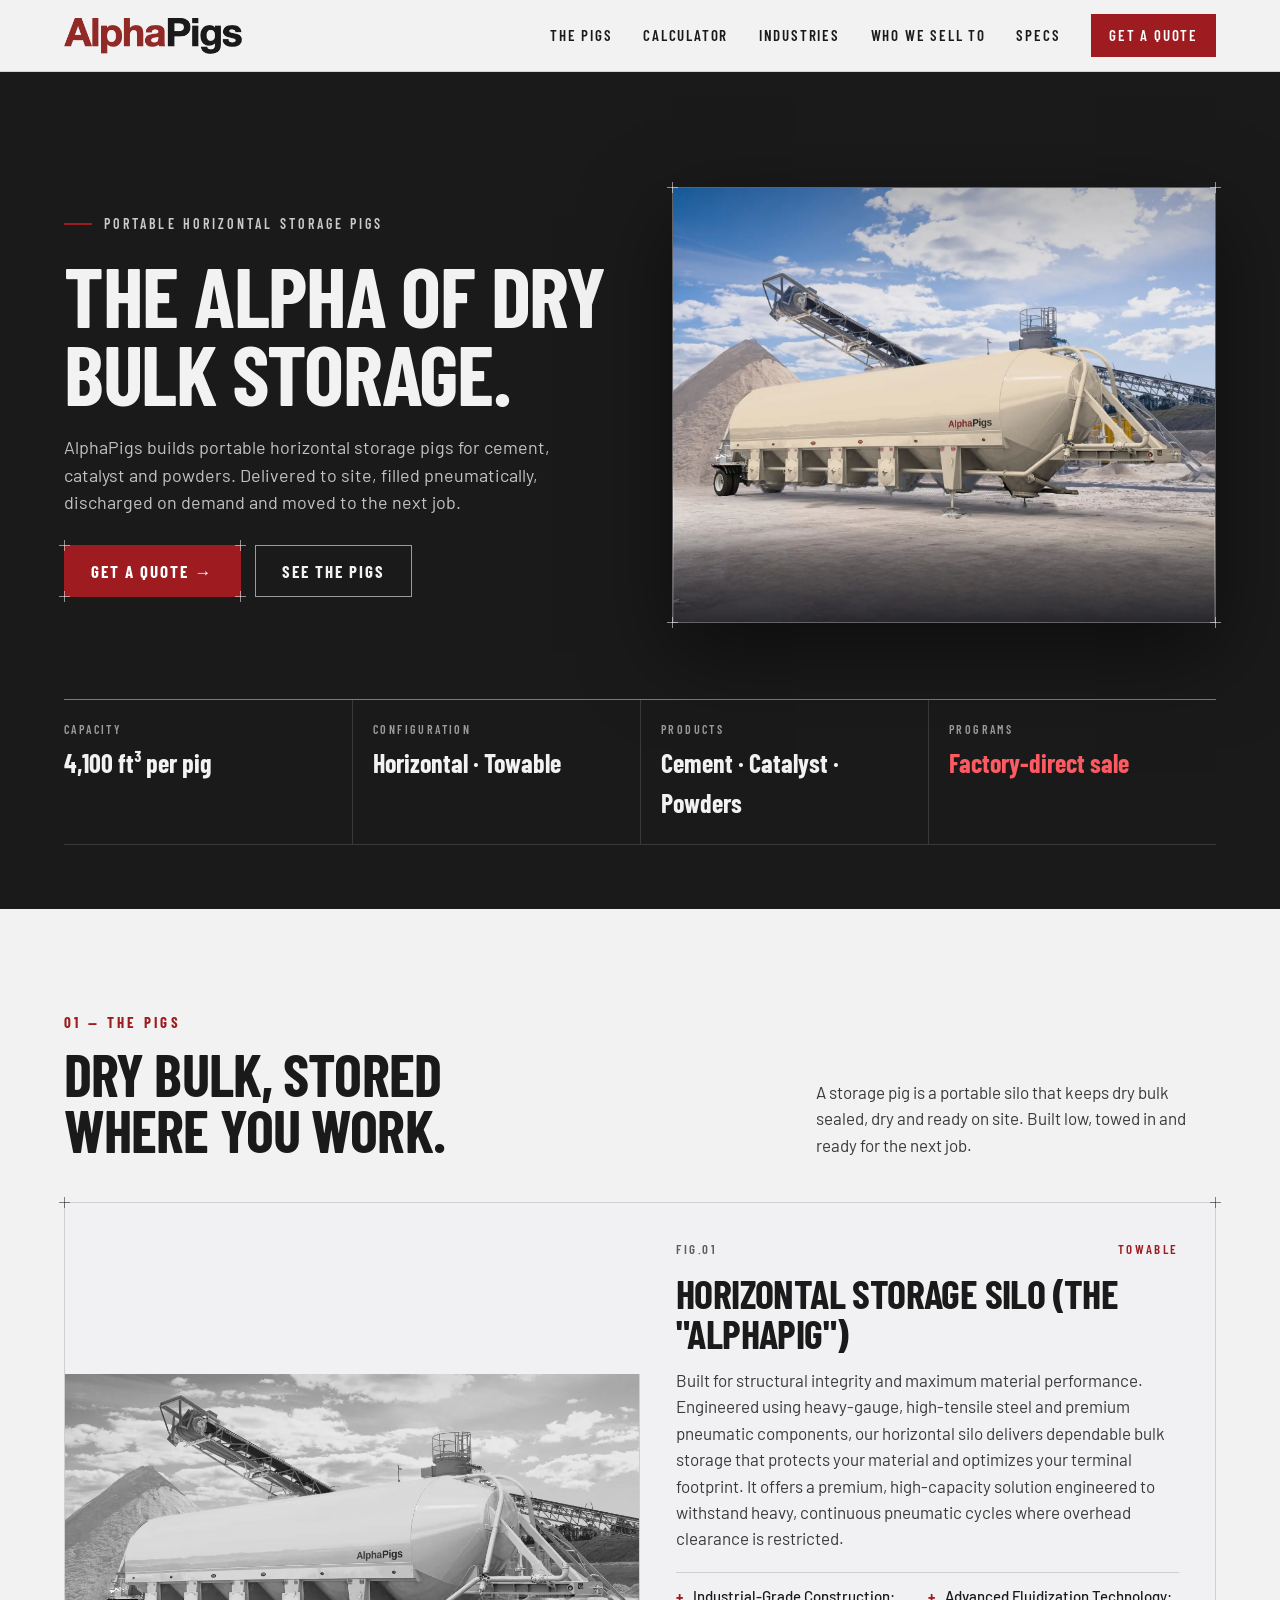
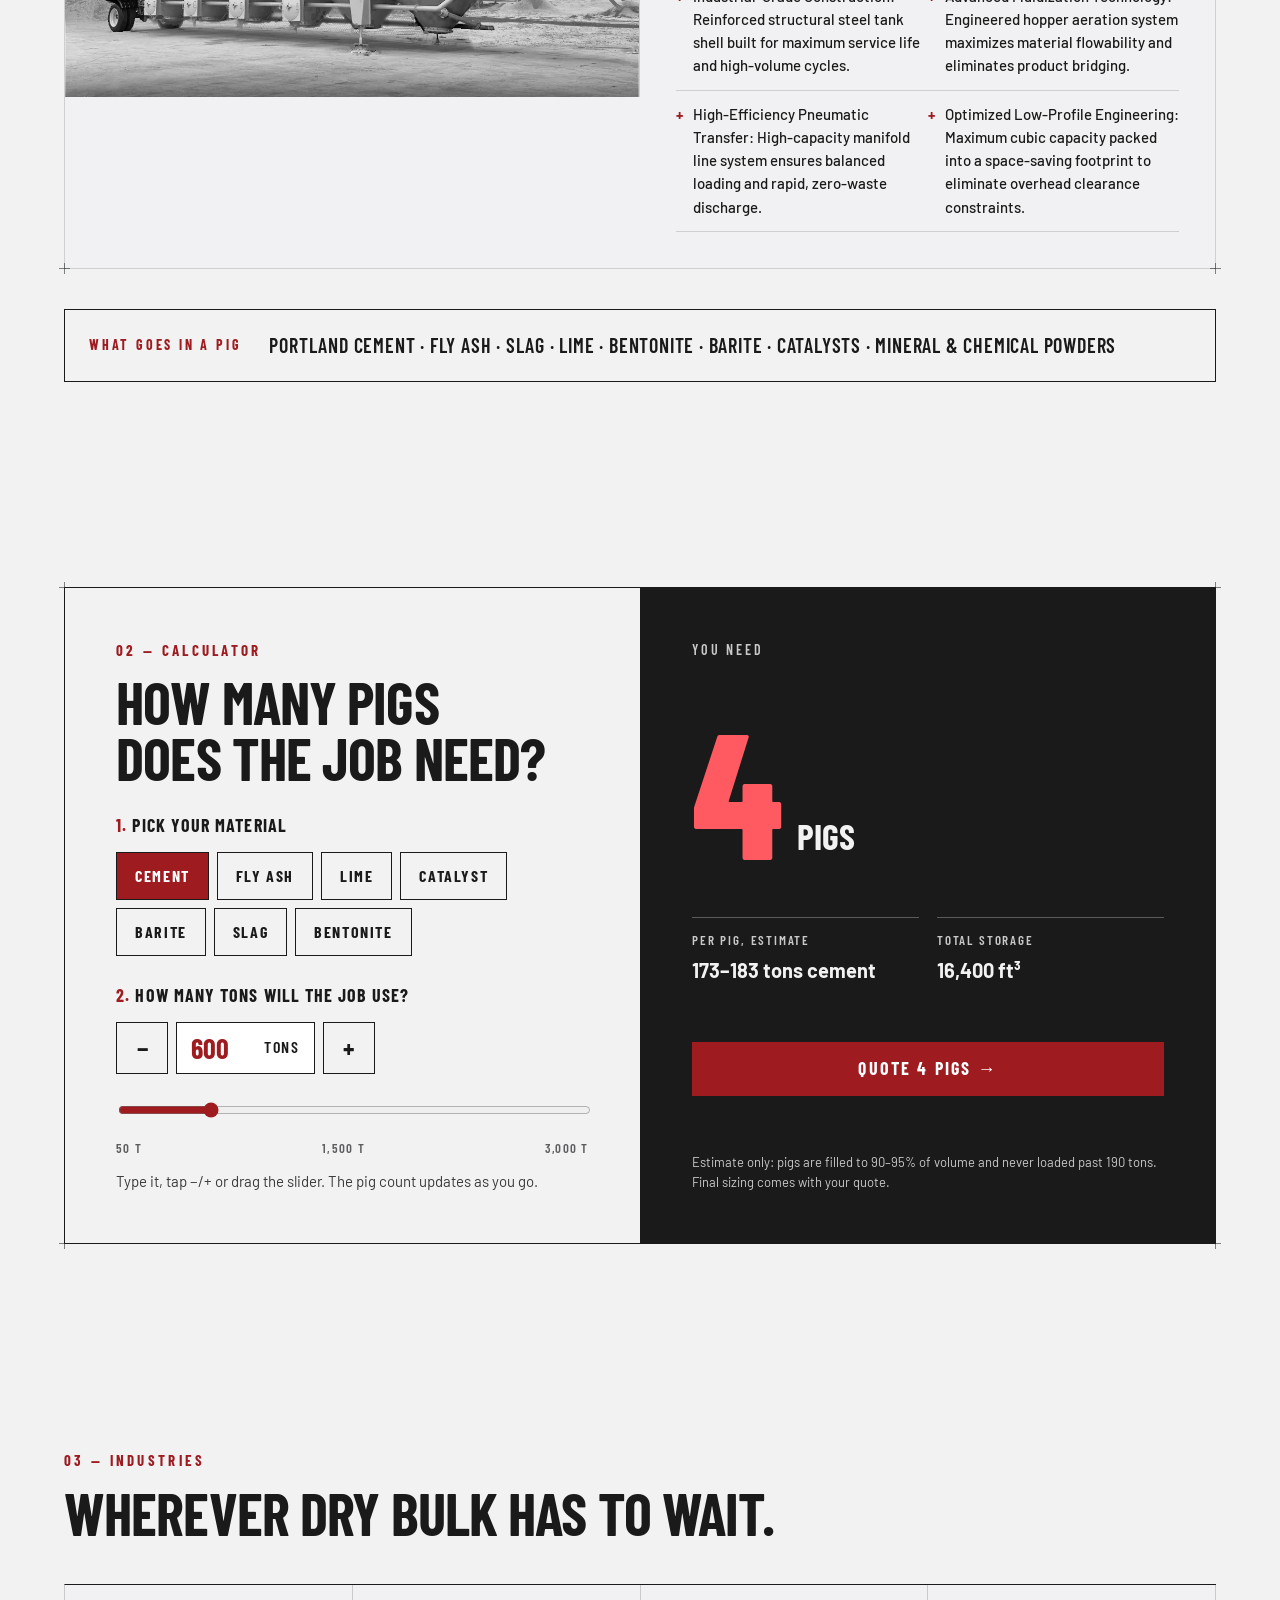
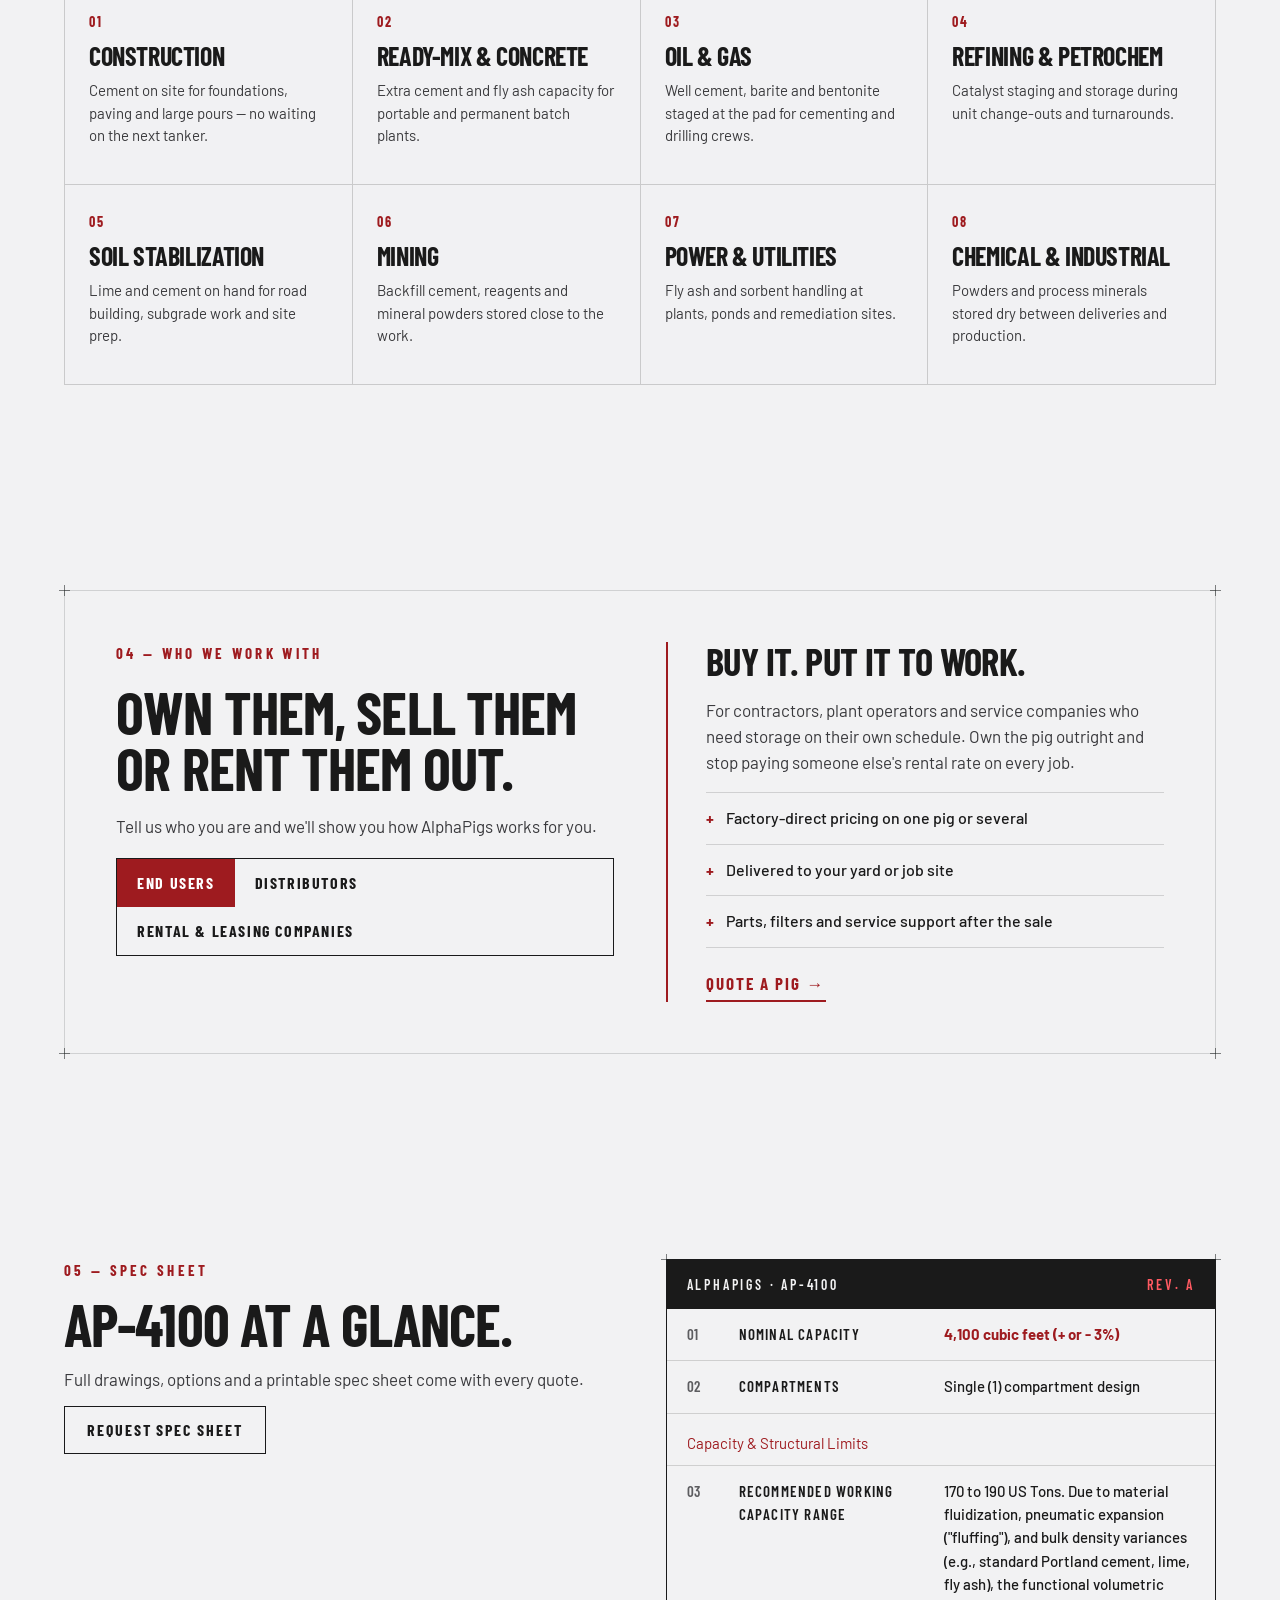
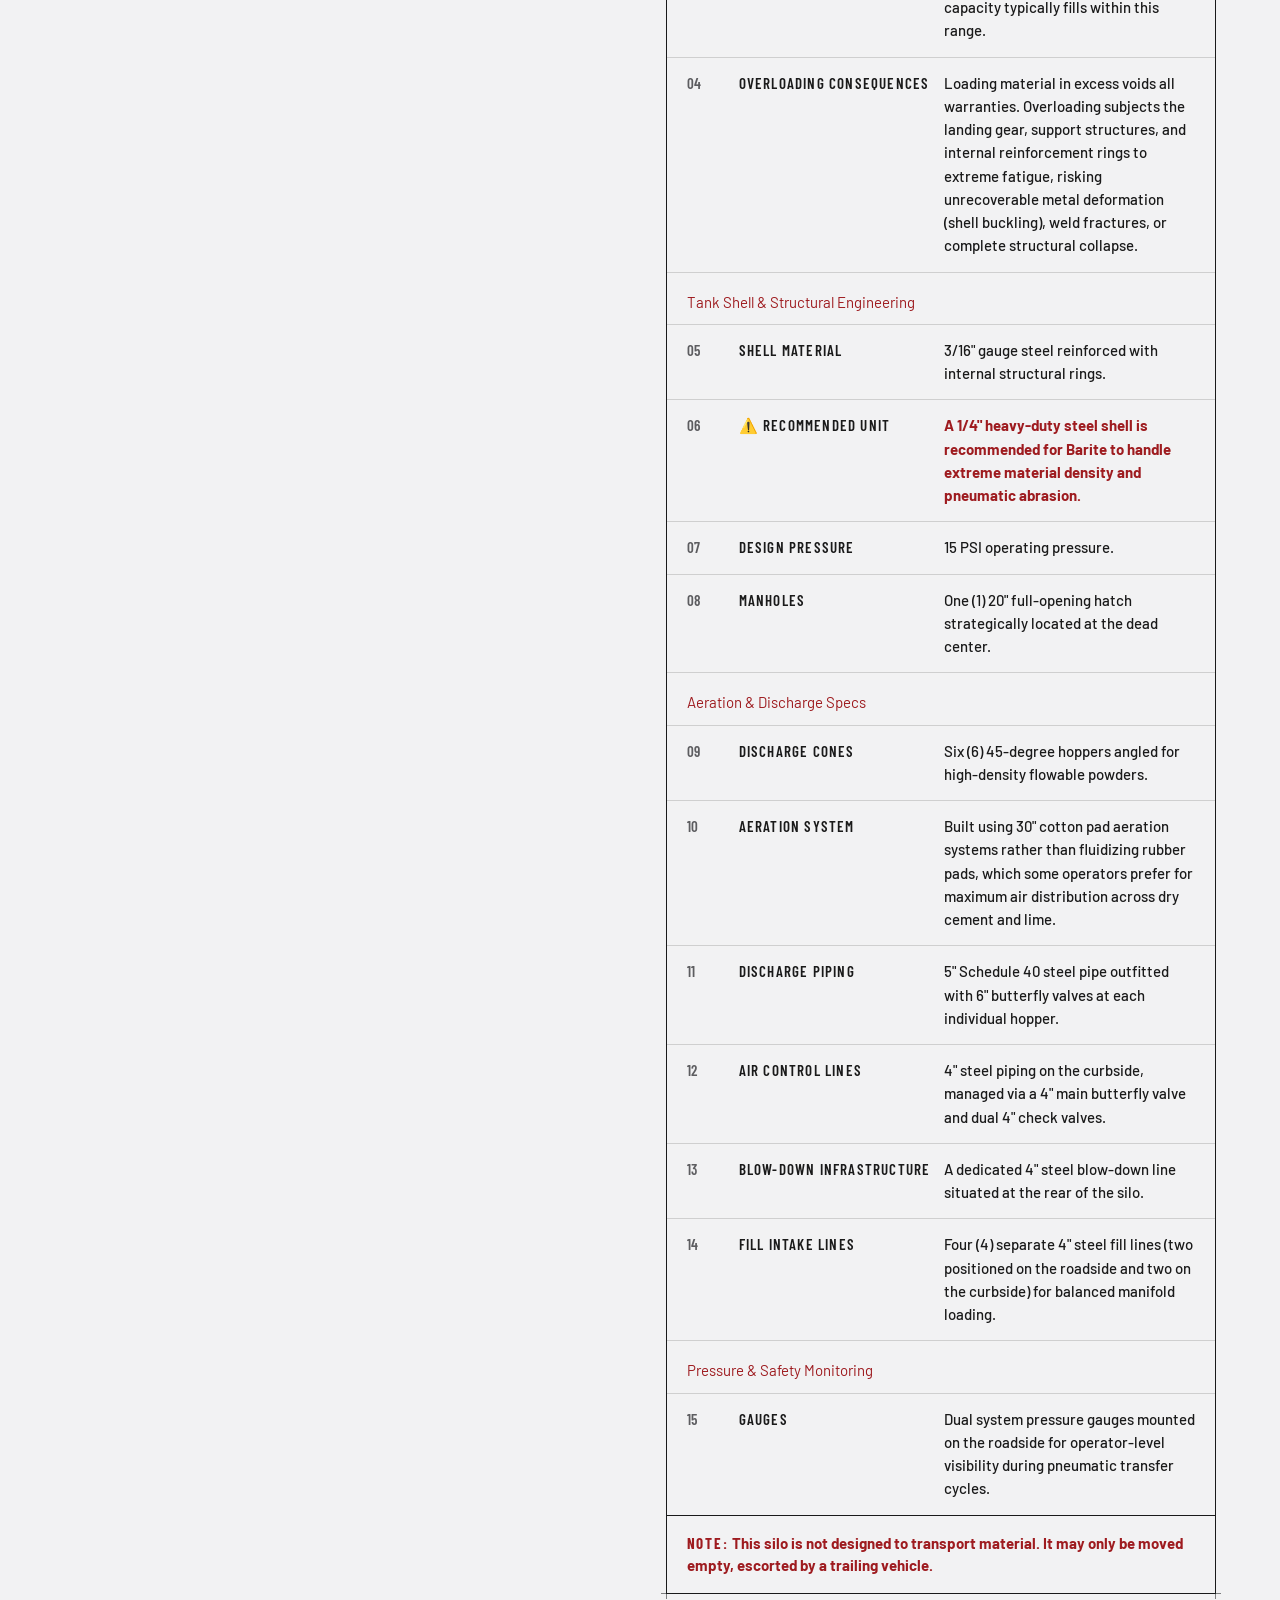
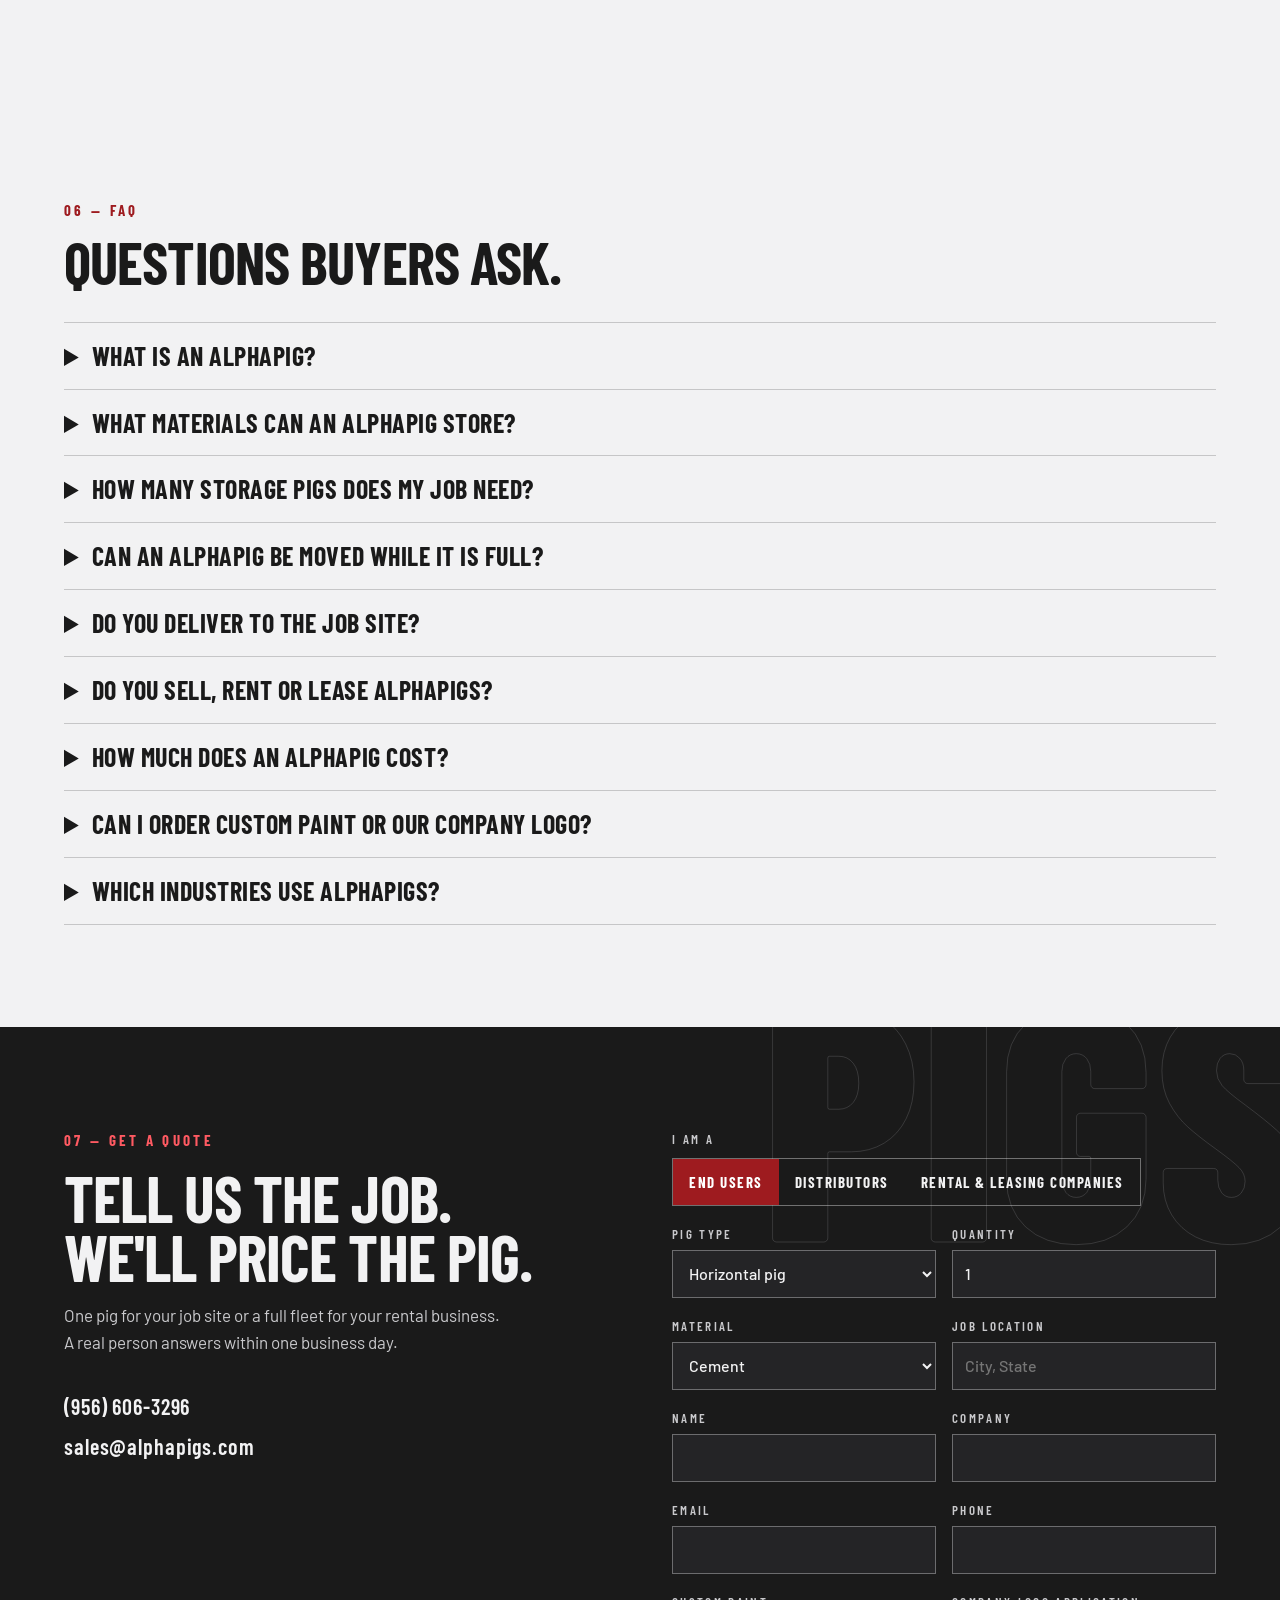
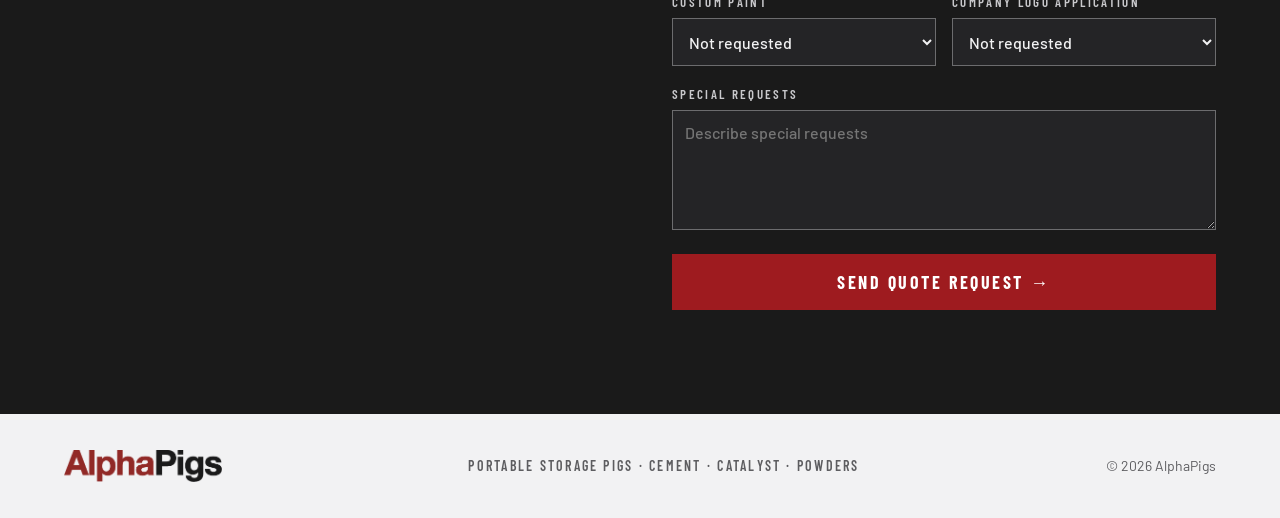
==== commit 28979caf: "Calculator: 90–95% fill, 190-ton max, slag and bentonite Owner rules (2026-11-24): - Fill 90–95% of " ====
--- a/index.html
+++ b/index.html
@@ -332,6 +332,8 @@
 <button aria-pressed="false" data-dc-tpl="150" data-material-index="2" style='min-height: 48px; padding: 0px 18px; border: 1px solid rgb(26, 26, 26); cursor: pointer; font-family: "Barlow Condensed", sans-serif; font-weight: 700; font-size: 16px; letter-spacing: 0.1em; text-transform: uppercase; background: transparent; color: rgb(26, 26, 26); transition: background 0.15s, color 0.15s;' type="button"><span class="sc-interp">Lime</span></button>
 <button aria-pressed="false" data-dc-tpl="150" data-material-index="3" style='min-height: 48px; padding: 0px 18px; border: 1px solid rgb(26, 26, 26); cursor: pointer; font-family: "Barlow Condensed", sans-serif; font-weight: 700; font-size: 16px; letter-spacing: 0.1em; text-transform: uppercase; background: transparent; color: rgb(26, 26, 26); transition: background 0.15s, color 0.15s;' type="button"><span class="sc-interp">Catalyst</span></button>
 <button aria-pressed="false" data-dc-tpl="150" data-material-index="4" style='min-height: 48px; padding: 0px 18px; border: 1px solid rgb(26, 26, 26); cursor: pointer; font-family: "Barlow Condensed", sans-serif; font-weight: 700; font-size: 16px; letter-spacing: 0.1em; text-transform: uppercase; background: transparent; color: rgb(26, 26, 26); transition: background 0.15s, color 0.15s;' type="button"><span class="sc-interp">Barite</span></button>
+<button aria-pressed="false" data-material-index="5" style='min-height: 48px; padding: 0px 18px; border: 1px solid rgb(26, 26, 26); cursor: pointer; font-family: "Barlow Condensed", sans-serif; font-weight: 700; font-size: 16px; letter-spacing: 0.1em; text-transform: uppercase; background: transparent; color: rgb(26, 26, 26); transition: background 0.15s, color 0.15s;' type="button"><span class="sc-interp">Slag</span></button>
+<button aria-pressed="false" data-material-index="6" style='min-height: 48px; padding: 0px 18px; border: 1px solid rgb(26, 26, 26); cursor: pointer; font-family: "Barlow Condensed", sans-serif; font-weight: 700; font-size: 16px; letter-spacing: 0.1em; text-transform: uppercase; background: transparent; color: rgb(26, 26, 26); transition: background 0.15s, color 0.15s;' type="button"><span class="sc-interp">Bentonite</span></button>
 </div>
 </div>
 <div data-dc-tpl="151" style="display: flex; flex-direction: column; gap: 12px;">
@@ -356,11 +358,12 @@
 <span data-dc-tpl="170" id="calc-pig-word" style='font-family: "Barlow Condensed", sans-serif; font-weight: 700; font-size: clamp(26px, 2.8vw, 38px); line-height: 1; text-transform: uppercase; padding-bottom: 0.2em;'><span class="sc-interp">pigs</span></span>
 </div>
 <dl data-dc-tpl="171" style="margin: 0px; display: grid; grid-template-columns: 1fr 1fr; gap: 18px;">
-<div data-dc-tpl="172" style="border-top: 1px solid rgba(242, 242, 243, 0.3); padding-top: 12px;"><dt data-dc-tpl="173" style='font-family: "Barlow Condensed", sans-serif; font-weight: 600; font-size: 13px; letter-spacing: 0.14em; text-transform: uppercase; color: rgb(201, 201, 204);'>Per pig, approx.</dt><dd data-dc-tpl="174" id="calc-per-pig" style="margin: 4px 0px 0px; font-weight: 700; font-size: 20px;"><span class="sc-interp">193 tons cement</span></dd></div>
+<div data-dc-tpl="172" style="border-top: 1px solid rgba(242, 242, 243, 0.3); padding-top: 12px;"><dt data-dc-tpl="173" style='font-family: "Barlow Condensed", sans-serif; font-weight: 600; font-size: 13px; letter-spacing: 0.14em; text-transform: uppercase; color: rgb(201, 201, 204);'>Per pig, estimate</dt><dd data-dc-tpl="174" id="calc-per-pig" style="margin: 4px 0px 0px; font-weight: 700; font-size: 20px;"><span class="sc-interp">173–183 tons cement</span></dd></div>
 <div data-dc-tpl="175" style="border-top: 1px solid rgba(242, 242, 243, 0.3); padding-top: 12px;"><dt data-dc-tpl="176" style='font-family: "Barlow Condensed", sans-serif; font-weight: 600; font-size: 13px; letter-spacing: 0.14em; text-transform: uppercase; color: rgb(201, 201, 204);'>Total storage</dt><dd data-dc-tpl="177" id="calc-total-ft" style="margin: 4px 0px 0px; font-weight: 700; font-size: 20px;"><span class="sc-interp">16,400 ft³</span></dd></div>
 </dl>
 <a class="scp1" data-dc-tpl="178" href="#quote" id="calc-quote-cta" style='display: flex; justify-content: center; align-items: center; min-height: 54px; background: rgb(158, 27, 31); color: rgb(255, 255, 255); font-family: "Barlow Condensed", sans-serif; font-weight: 700; font-size: 18px; letter-spacing: 0.12em; text-transform: uppercase;'><span data-dc-tpl="179">Quote <span class="sc-interp">4</span> <span class="sc-interp">pigs</span> →</span></a>
-<p data-dc-tpl="180" style="margin: 0px; font-size: 13px; line-height: 1.5; color: rgb(201, 201, 204);">A 1/4&quot; heavy-duty steel shell is recommended for Barite to handle extreme material density and pneumatic abrasion.</p>
+<p id="calc-estimate-note" style="margin: 0px; font-size: 13px; line-height: 1.5; color: rgb(201, 201, 204);">Estimate only: pigs are filled to 90–95% of volume and never loaded past 190 tons. Final sizing comes with your quote.</p>
+<p data-dc-tpl="180" id="calc-barite-note" hidden style="margin: 0px; font-size: 13px; line-height: 1.5; color: rgb(201, 201, 204);">A 1/4&quot; heavy-duty steel shell is recommended for Barite to handle extreme material density and pneumatic abrasion.</p>
 </div>
 <i class="corner tl" data-dc-tpl="181"></i><i class="corner tr" data-dc-tpl="182"></i><i class="corner bl" data-dc-tpl="183"></i><i class="corner br" data-dc-tpl="184"></i>
 </div>
@@ -487,7 +490,7 @@
               <input data-dc-tpl="350" min="1" name="qty" style="min-height: 48px; padding: 0px 12px; background: rgb(36, 36, 38); color: rgb(242, 242, 243); border: 1px solid rgba(242, 242, 243, 0.35); border-radius: 0px; font: 500 16px Barlow, sans-serif; letter-spacing: 0px;" type="number" value="1"/>
 </label>
 <label data-dc-tpl="351" style='display: flex; flex-direction: column; gap: 6px; font-family: "Barlow Condensed", sans-serif; font-weight: 600; font-size: 13px; letter-spacing: 0.18em; color: rgb(201, 201, 204);'>MATERIAL
-              <select data-dc-tpl="352" name="material" style="min-height: 48px; padding: 0px 12px; background: rgb(36, 36, 38); color: rgb(242, 242, 243); border: 1px solid rgba(242, 242, 243, 0.35); border-radius: 0px; font: 500 16px Barlow, sans-serif; letter-spacing: 0px;"><option data-dc-tpl="353">Cement</option><option data-dc-tpl="354">Fly ash / slag</option><option data-dc-tpl="355">Lime</option><option data-dc-tpl="356">Catalyst</option><option data-dc-tpl="357">Barite / bentonite</option><option data-dc-tpl="358">Other powder</option></select>
+              <select data-dc-tpl="352" name="material" style="min-height: 48px; padding: 0px 12px; background: rgb(36, 36, 38); color: rgb(242, 242, 243); border: 1px solid rgba(242, 242, 243, 0.35); border-radius: 0px; font: 500 16px Barlow, sans-serif; letter-spacing: 0px;"><option>Cement</option><option>Fly ash</option><option>Slag</option><option>Lime</option><option>Bentonite</option><option>Catalyst</option><option>Barite</option><option>Other powder</option></select>
 </label>
 <label data-dc-tpl="359" style='display: flex; flex-direction: column; gap: 6px; font-family: "Barlow Condensed", sans-serif; font-weight: 600; font-size: 13px; letter-spacing: 0.18em; color: rgb(201, 201, 204);'>JOB LOCATION
               <input data-dc-tpl="360" name="loc" placeholder="City, State" style="min-height: 48px; padding: 0px 12px; background: rgb(36, 36, 38); color: rgb(242, 242, 243); border: 1px solid rgba(242, 242, 243, 0.35); border-radius: 0px; font: 500 16px Barlow, sans-serif; letter-spacing: 0px;"/>
